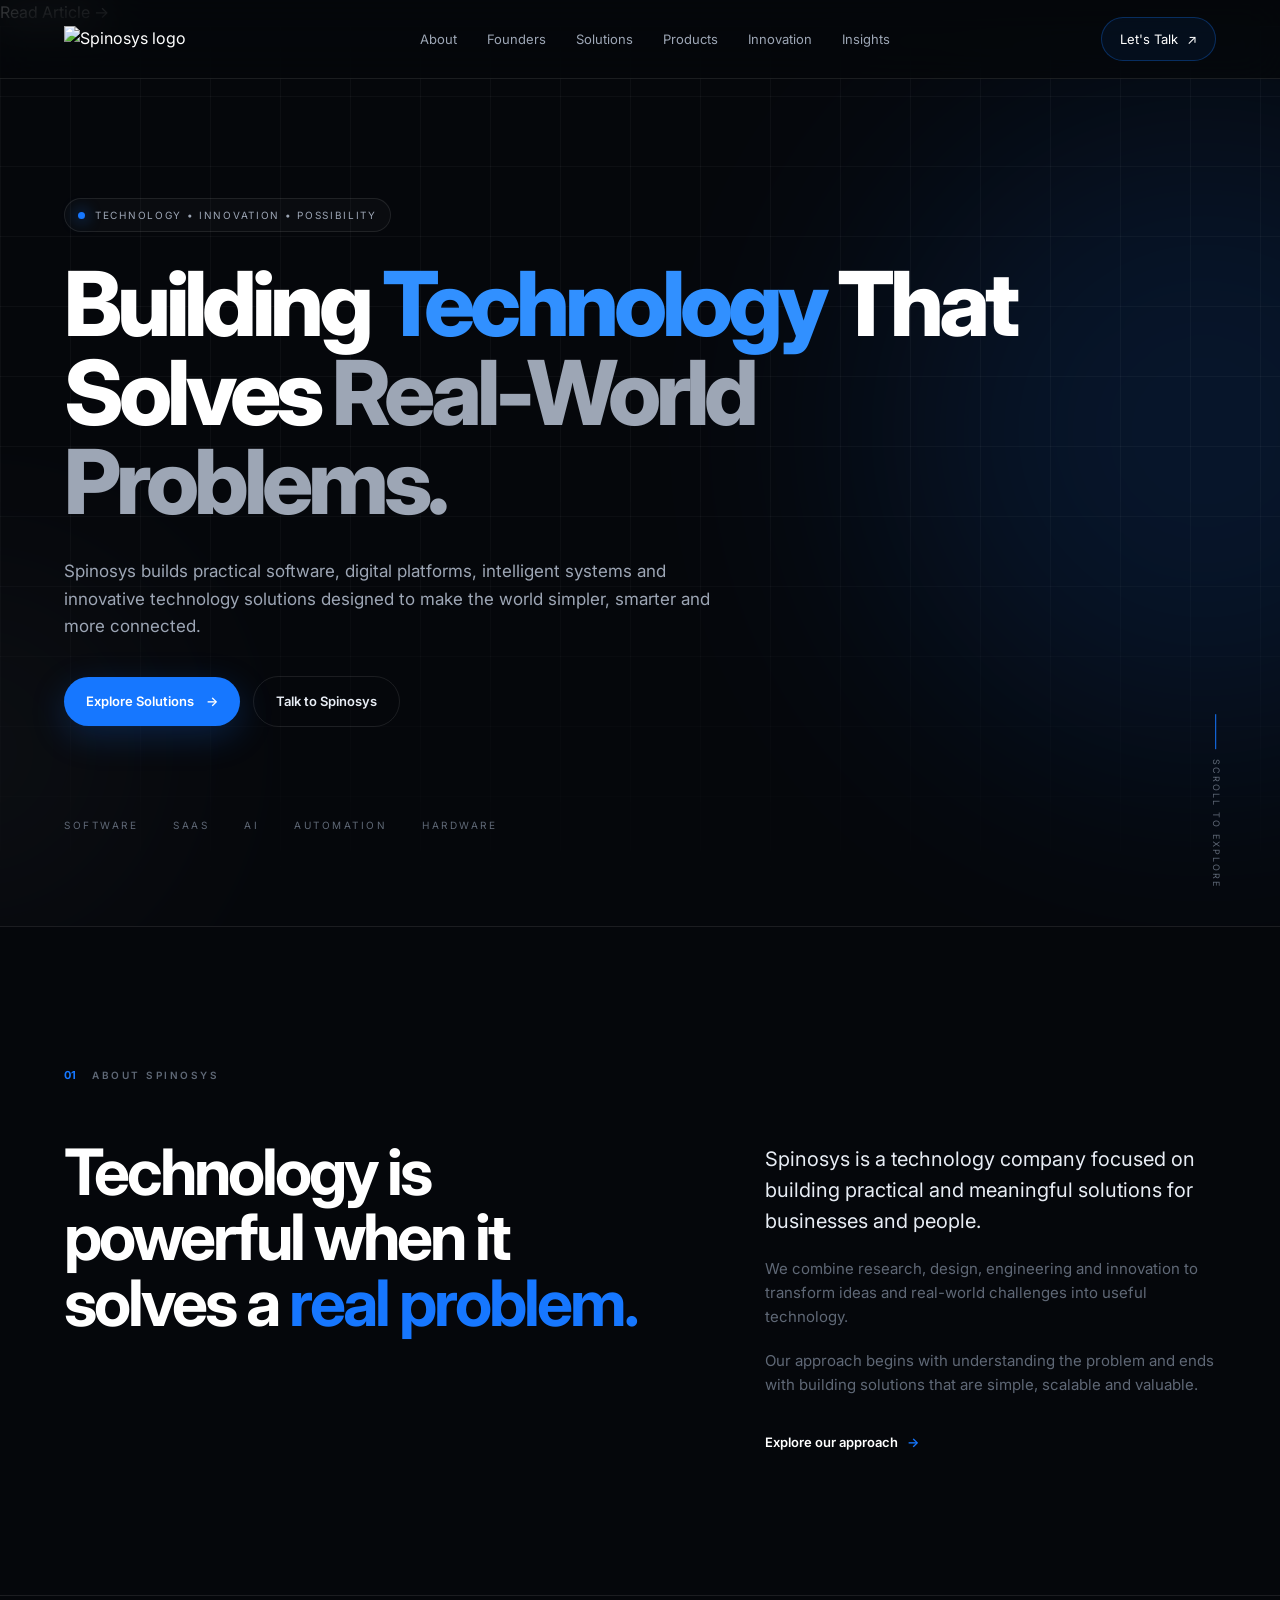
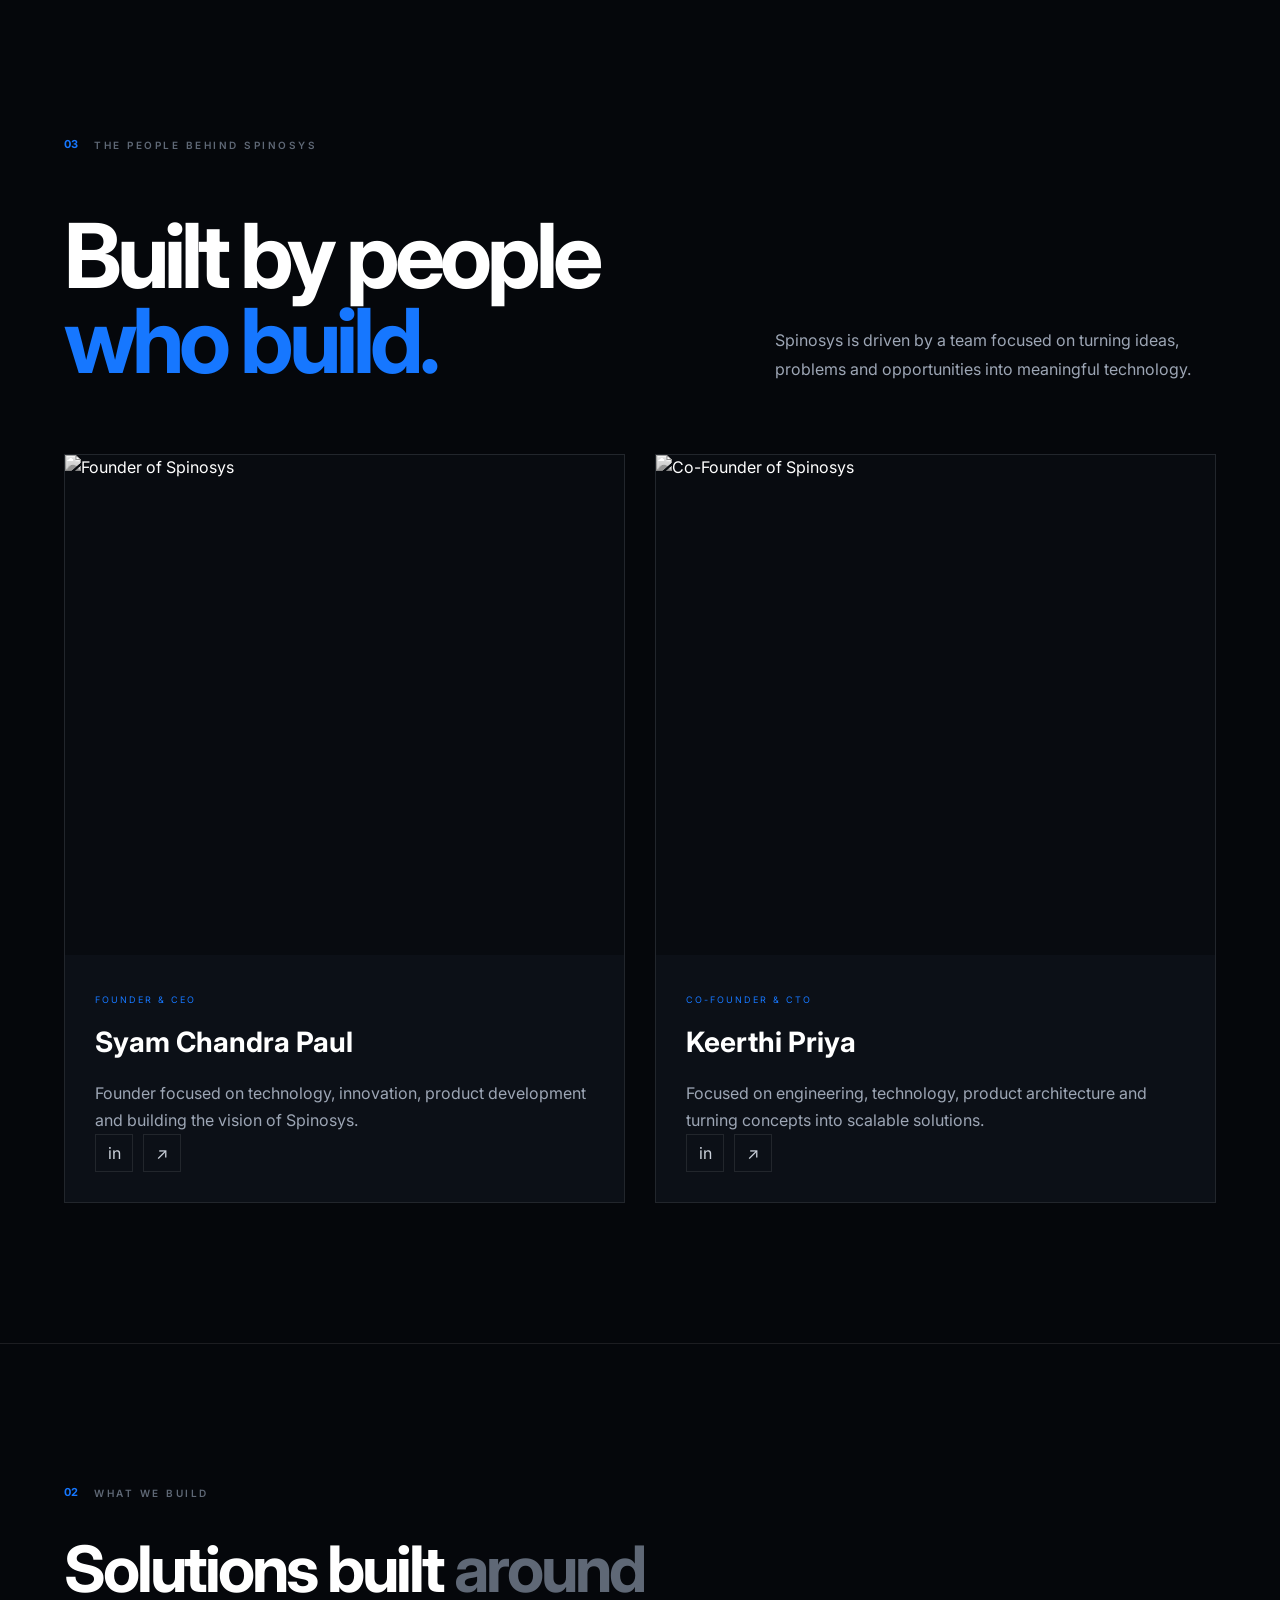
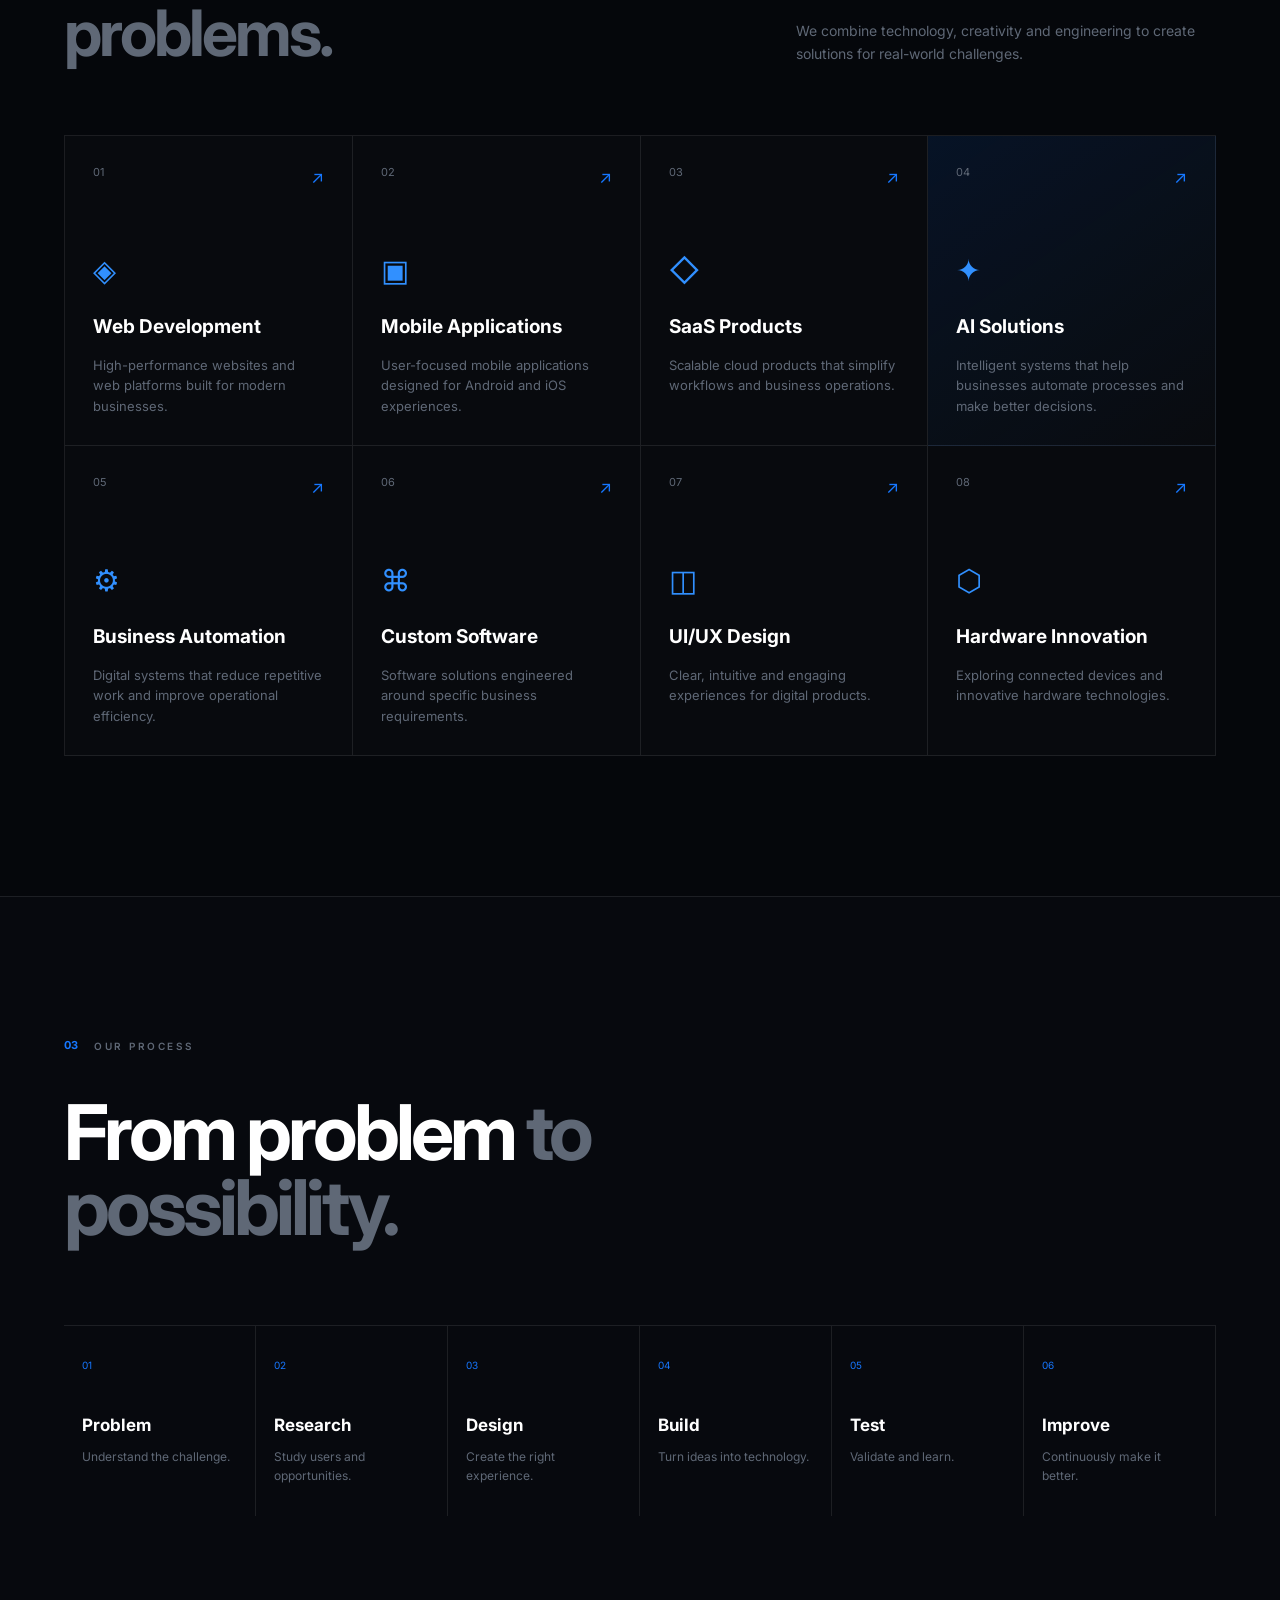
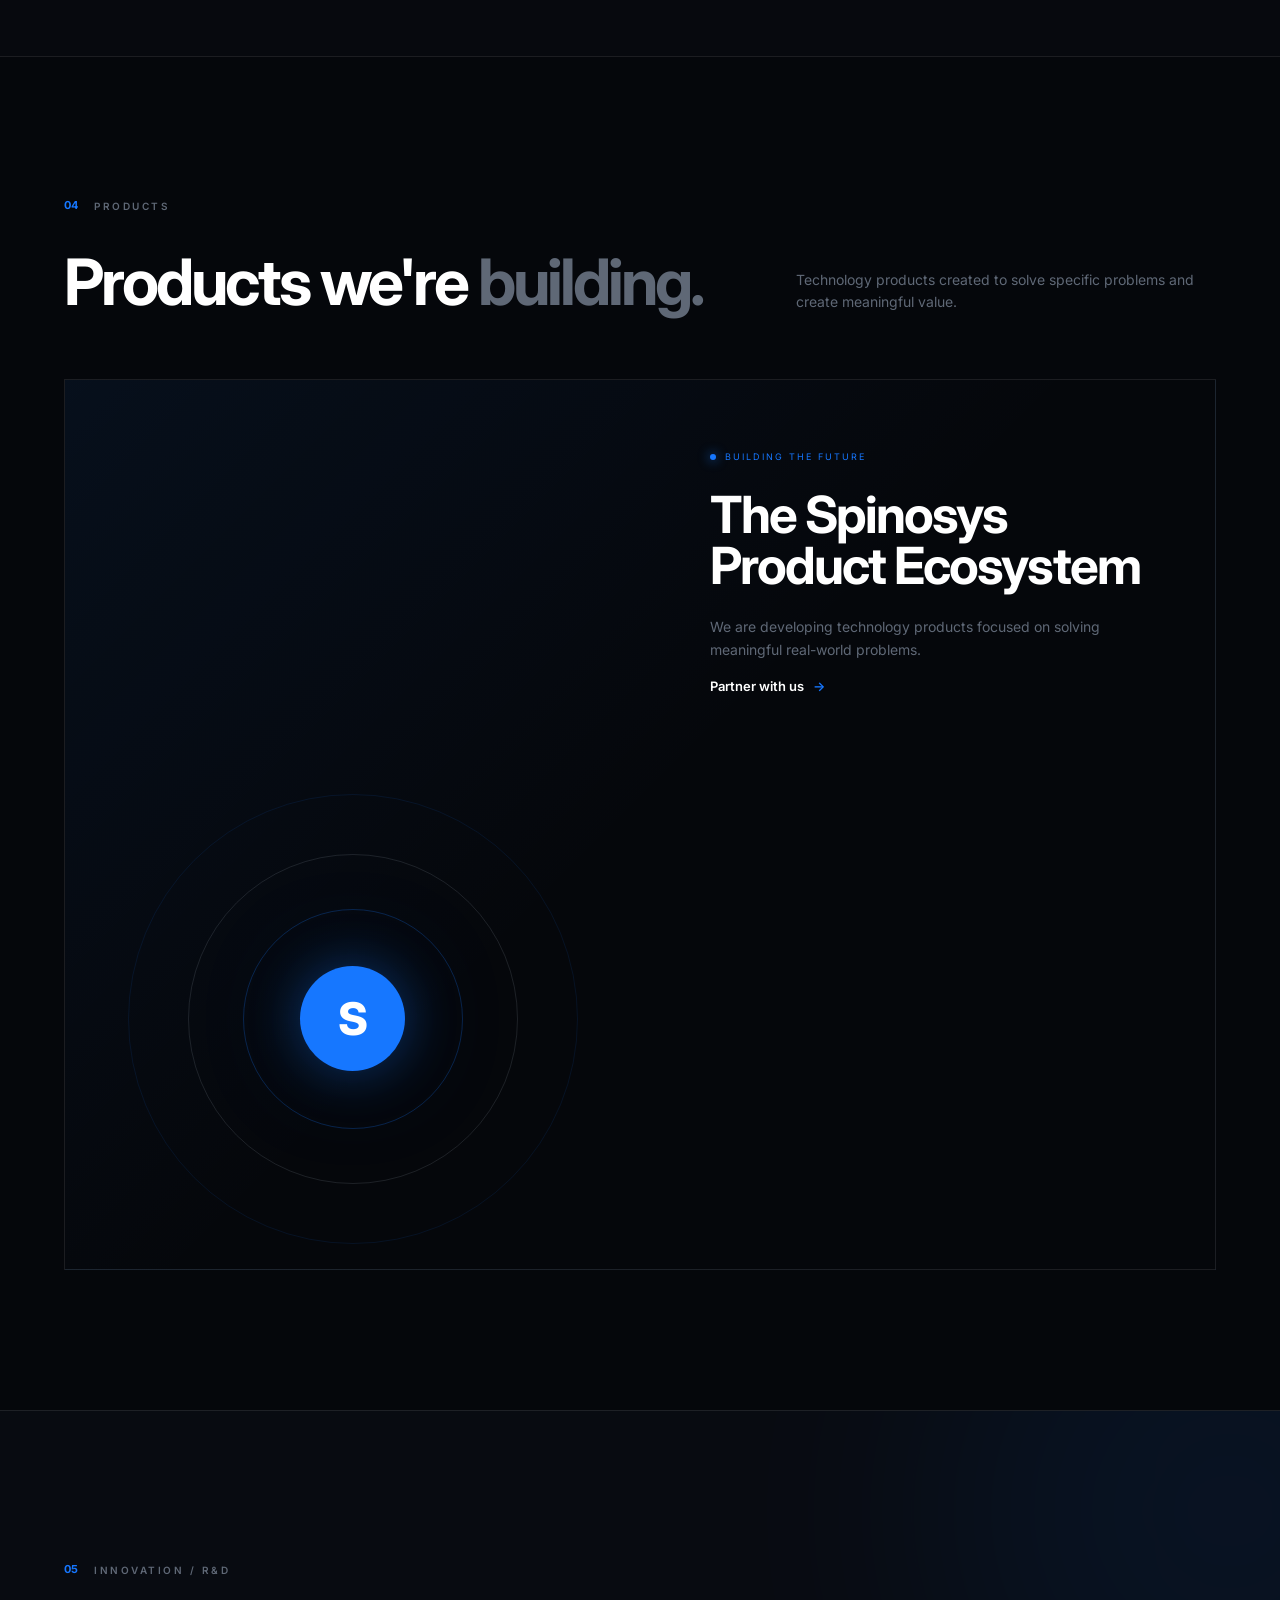
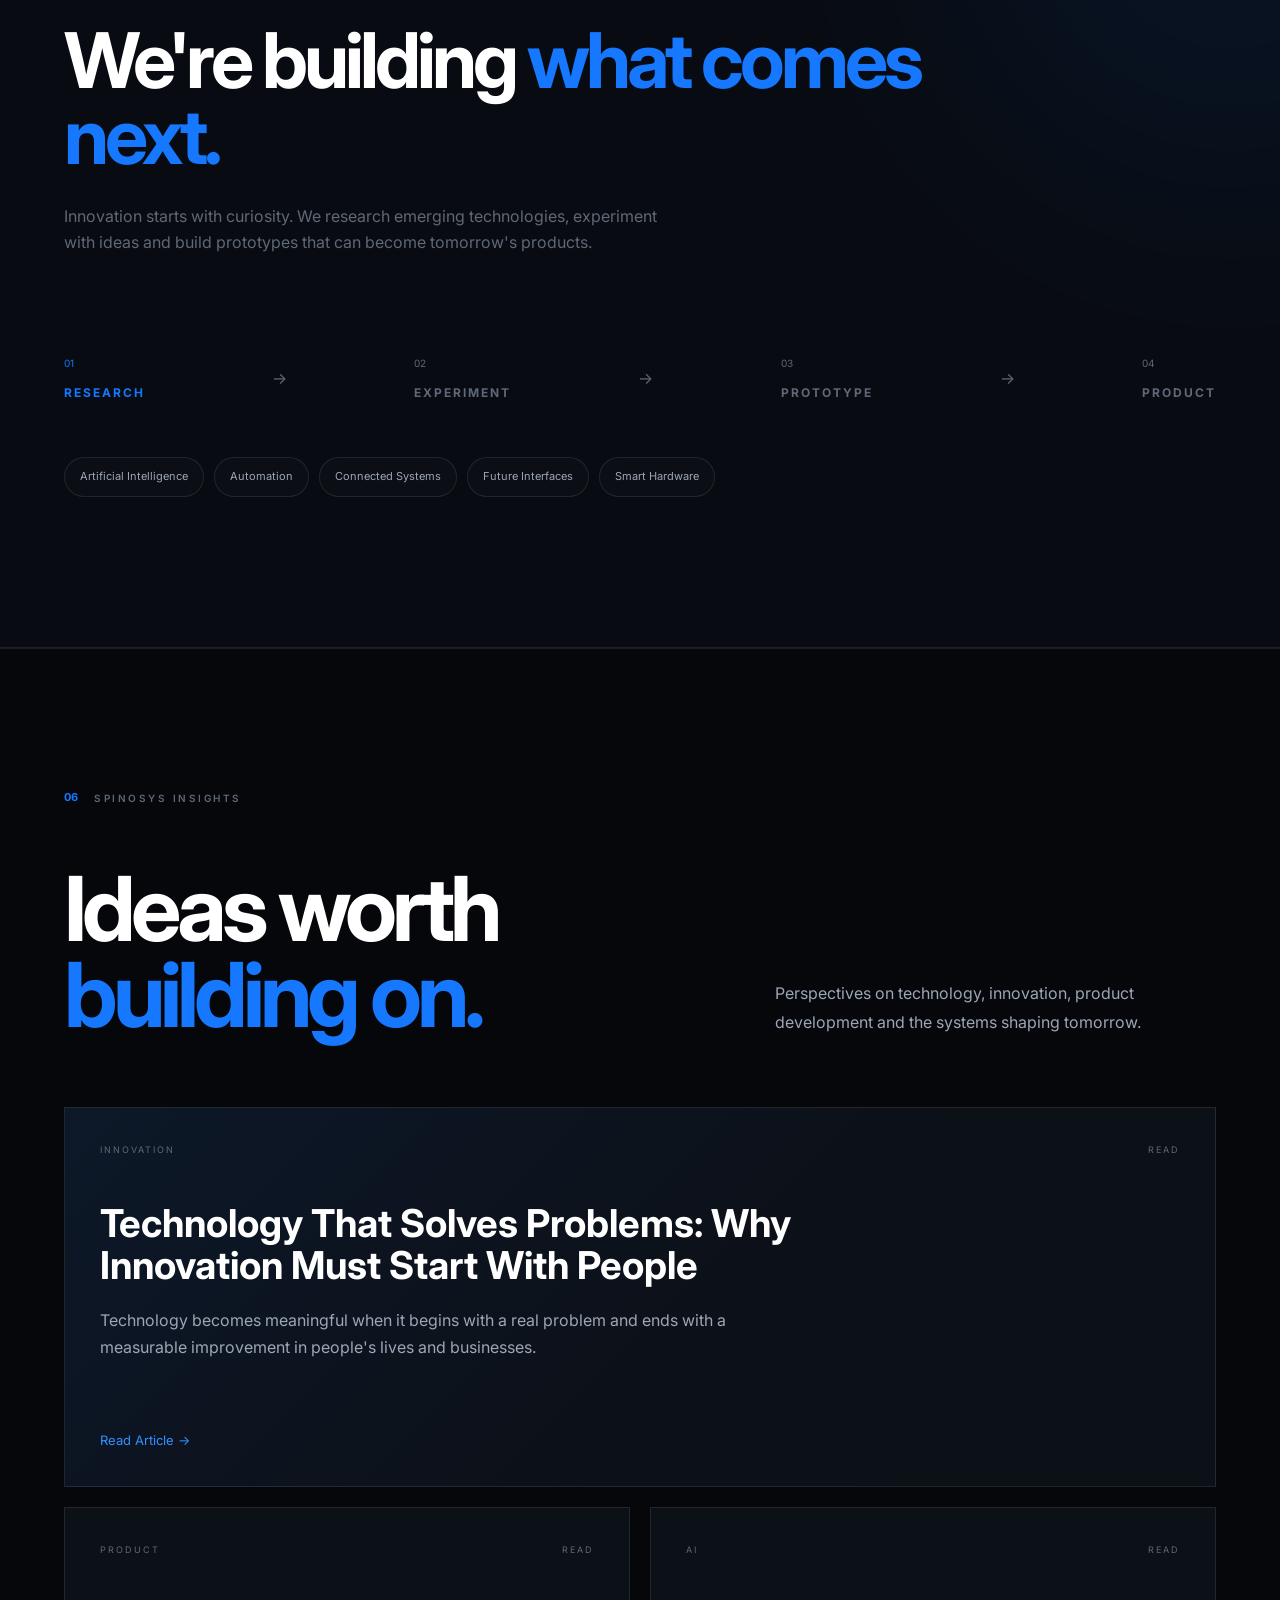
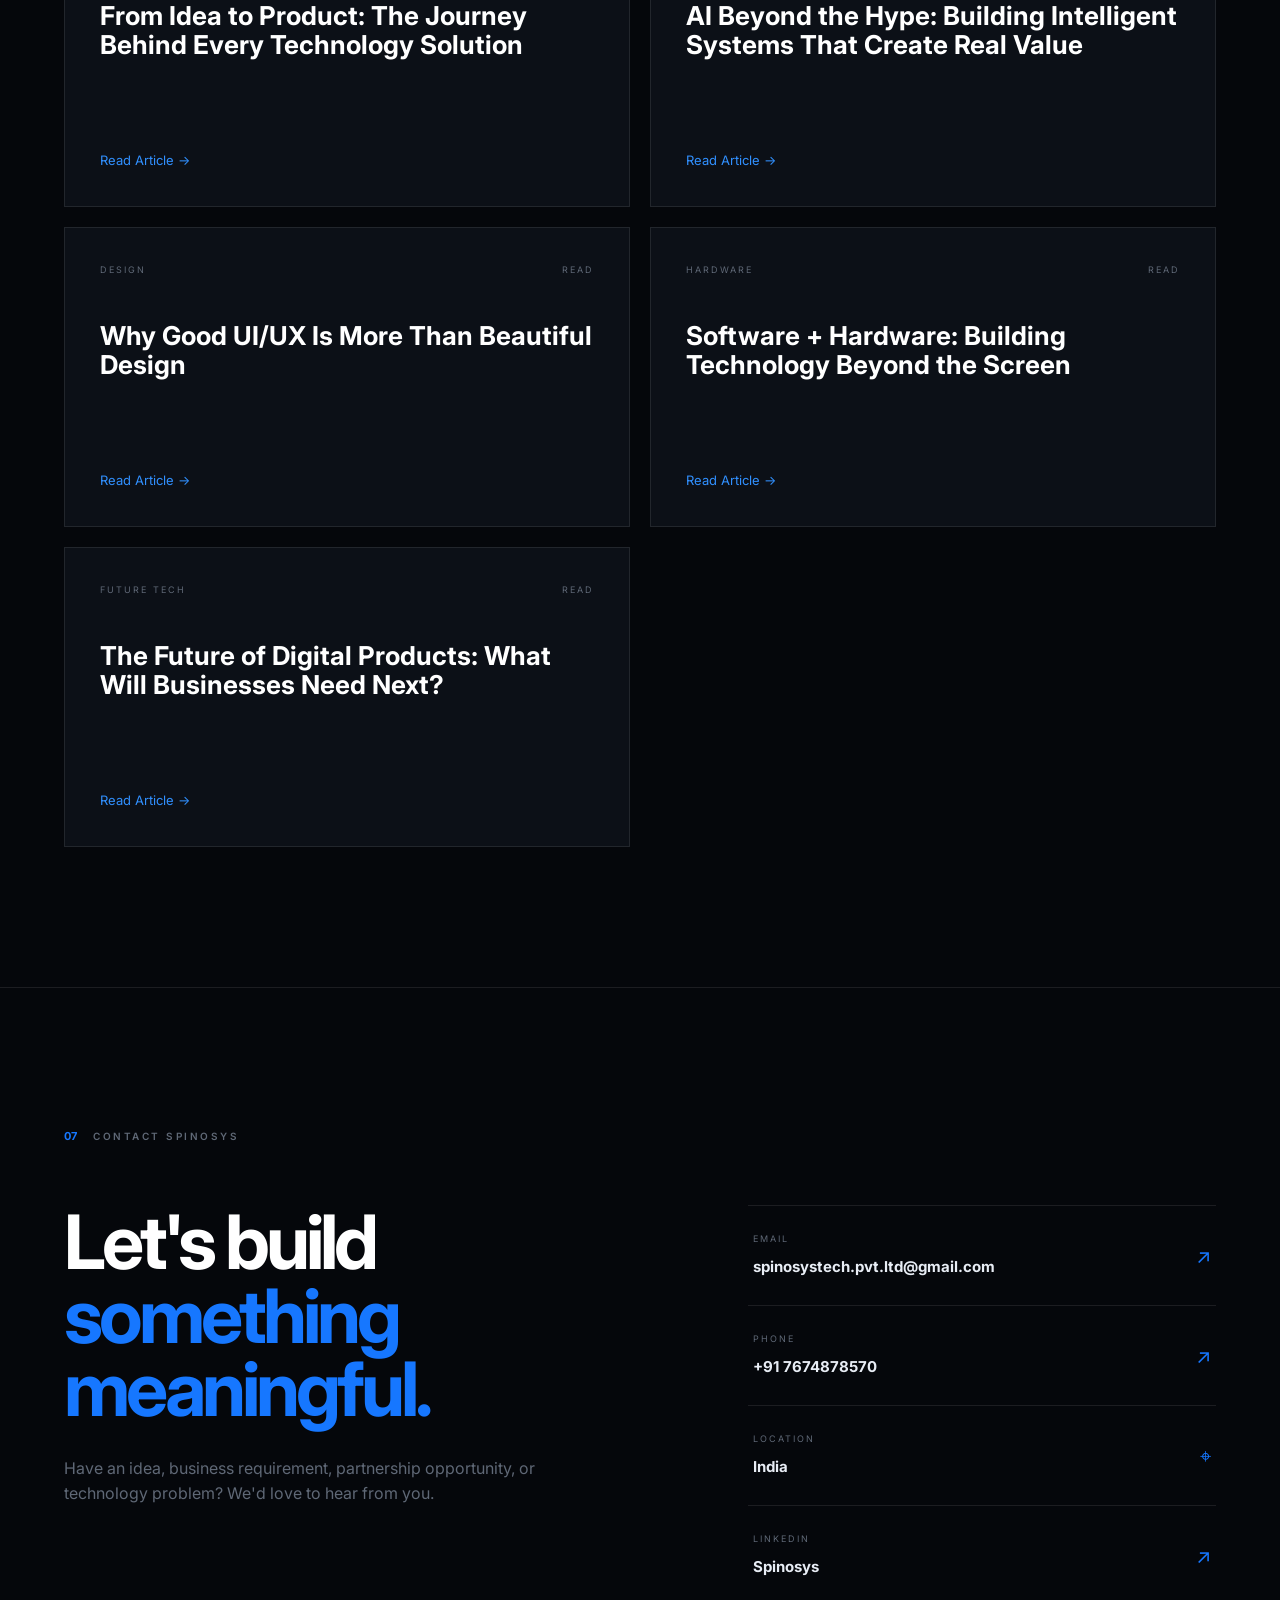
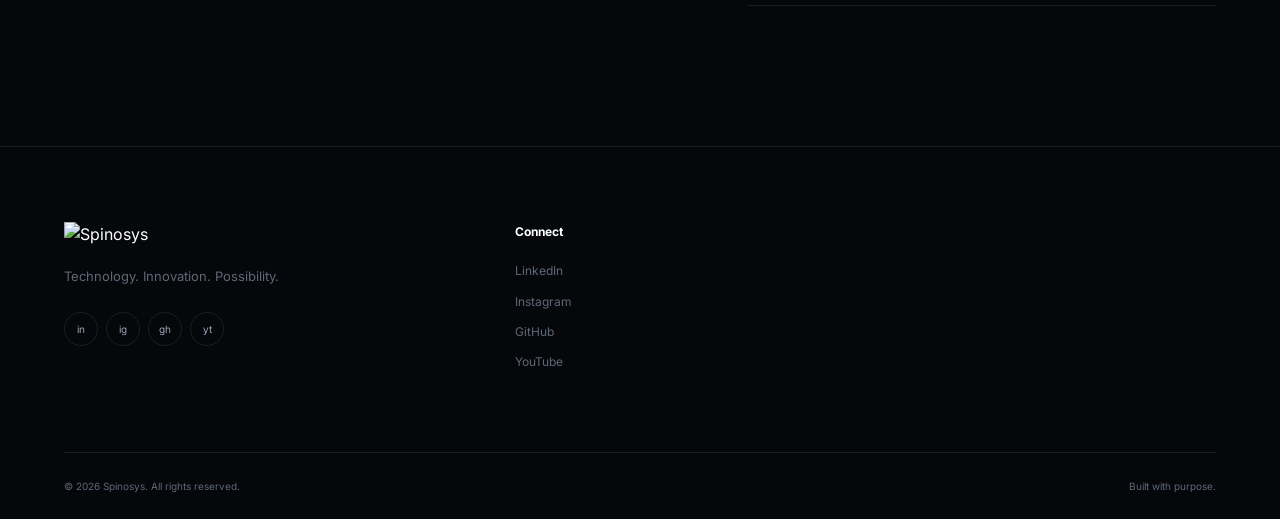
==== index.html @ 68b995a3 "Initial Spinosys website" ====
<!DOCTYPE html>
<html lang="en">
<head>
    <meta charset="UTF-8">
    <meta name="viewport" content="width=device-width, initial-scale=1.0">

    <title>Spinosys — Technology. Innovation. Possibility.</title>

    <meta
        name="description"
        content="Spinosys builds software, SaaS, AI, automation and innovative technology solutions."
    >

    <meta name="theme-color" content="#05070b">

    <link rel="preconnect" href="https://fonts.googleapis.com">
    <link rel="preconnect" href="https://fonts.gstatic.com" crossorigin>

    <link
        href="https://fonts.googleapis.com/css2?family=Inter:wght@400;500;600;700;800&display=swap"
        rel="stylesheet"
    >

    <link rel="stylesheet" href="style.css">
</head>

<a href="articles/technology-that-solves-problems.html">
    Read Article →
</a>

<body>

<!-- =========================
     NAVBAR
========================= -->

<header class="navbar">

    <div class="container nav-inner">

        <a href="#home" class="brand">
            <img src="assets/spinosys-logo.png" alt="Spinosys logo">
        </a>

        <nav class="desktop-nav">

            <a href="#about">About</a>
            <a href="#founders">Founders</a>
            <a href="#solutions">Solutions</a>
            <a href="#products">Products</a>
            <a href="#innovation">Innovation</a>
            <a href="#insights">Insights</a>

        </nav>

        <a href="#contact" class="nav-cta">
            Let's Talk <span>↗</span>
        </a>

        <button
            class="mobile-toggle"
            id="mobileToggle"
            aria-label="Open navigation"
        >
            <span></span>
            <span></span>
            <span></span>
        </button>

    </div>

</header>


<!-- =========================
     MOBILE NAV
========================= -->

<div class="mobile-nav" id="mobileNav">

    <a href="#about">About</a>
    <a href="#founders">Founders</a>
    <a href="#solutions">Solutions</a>
    <a href="#products">Products</a>
    <a href="#innovation">Innovation</a>
    <a href="#insights">Insights</a>
    <a href="#contact">Contact</a>

</div>


<!-- =========================
     HERO
========================= -->

<main>

<section class="hero" id="home">

    <div class="hero-background">

        <div class="blue-orb"></div>

        <div class="silver-orb"></div>

        <div class="grid-lines"></div>

    </div>


    <div class="container hero-container">

        <div class="hero-badge">
            <span class="status-dot"></span>
            TECHNOLOGY • INNOVATION • POSSIBILITY
        </div>


        <h1>
            Building
            <span class="blue-text">Technology</span>
            That Solves
            <span class="silver-text">Real-World Problems.</span>
        </h1>


        <p class="hero-description">

            Spinosys builds practical software, digital platforms,
            intelligent systems and innovative technology solutions
            designed to make the world simpler, smarter and more connected.

        </p>


        <div class="hero-actions">

            <a href="#solutions" class="button button-primary">
                Explore Solutions
                <span>→</span>
            </a>

            <a href="#contact" class="button button-outline">
                Talk to Spinosys
            </a>

        </div>


        <div class="hero-tech">

            <div>SOFTWARE</div>
            <div>SAAS</div>
            <div>AI</div>
            <div>AUTOMATION</div>
            <div>HARDWARE</div>

        </div>

    </div>


    <div class="scroll-indicator">
        <span></span>
        SCROLL TO EXPLORE
    </div>

</section>


<!-- =========================
     ABOUT
========================= -->

<section class="section about" id="about">

    <div class="container">

        <div class="section-top">

            <div class="section-number">
                01
            </div>

            <div class="section-label">
                ABOUT SPINOSYS
            </div>

        </div>


        <div class="about-layout">

            <div class="about-title">

                <h2>
                    Technology is powerful
                    when it solves a
                    <span>real problem.</span>
                </h2>

            </div>


            <div class="about-content">

                <p class="lead">
                    Spinosys is a technology company focused on
                    building practical and meaningful solutions
                    for businesses and people.
                </p>

                <p>
                    We combine research, design, engineering and
                    innovation to transform ideas and real-world
                    challenges into useful technology.
                </p>

                <p>
                    Our approach begins with understanding the
                    problem and ends with building solutions that
                    are simple, scalable and valuable.
                </p>


                <a href="#innovation" class="inline-link">
                    Explore our approach
                    <span>→</span>
                </a>

            </div>

        </div>

    </div>

</section>


<!-- FOUNDERS -->
<section class="founders-section" id="founders">
    <div class="container">

        <div class="section-top">
            <div class="section-number">03</div>
            <div class="section-label">THE PEOPLE BEHIND SPINOSYS</div>
        </div>

        <div class="founders-heading">
            <h2>
                Built by people
                <span>who build.</span>
            </h2>

            <p>
                Spinosys is driven by a team focused on turning ideas,
                problems and opportunities into meaningful technology.
            </p>
        </div>

        <div class="founders-grid">

            <!-- FOUNDER 1 -->
            <div class="founder-card">

                <div class="founder-image">
                    <img
                        src="assets/founder-1.png"
                        alt="Founder of Spinosys"
                    >
                </div>

                <div class="founder-info">

                    <div>
                        <span class="founder-role">
                            FOUNDER & CEO
                        </span>

                        <h3>Syam Chandra Paul</h3>
                    </div>

                    <p>
                        Founder focused on technology, innovation,
                        product development and building the vision
                        of Spinosys.
                    </p>

                    <div class="founder-socials">
                        <a href="#" target="_blank">in</a>
                        <a href="#" target="_blank">↗</a>
                    </div>

                </div>

            </div>


            <!-- FOUNDER 2 -->
            <div class="founder-card">

                <div class="founder-image">
                    <img
                        src="assets/founder-2.png"
                        alt="Co-Founder of Spinosys"
                    >
                </div>

                <div class="founder-info">

                    <div>
                        <span class="founder-role">
                            CO-FOUNDER & CTO
                        </span>

                        <h3>Keerthi Priya</h3>
                    </div>

                    <p>
                        Focused on engineering, technology,
                        product architecture and turning concepts
                        into scalable solutions.
                    </p>

                    <div class="founder-socials">
                        <a href="#" target="_blank">in</a>
                        <a href="#" target="_blank">↗</a>
                    </div>

                </div>

            </div>

        </div>

    </div>
</section>

<!-- =========================
     SOLUTIONS
========================= -->

<section class="section solutions" id="solutions">

    <div class="container">

        <div class="section-top">

            <div class="section-number">
                02
            </div>

            <div class="section-label">
                WHAT WE BUILD
            </div>

        </div>


        <div class="heading-row">

            <h2>
                Solutions built
                <span>around problems.</span>
            </h2>

            <p>
                We combine technology, creativity and engineering
                to create solutions for real-world challenges.
            </p>

        </div>


        <div class="solutions-grid">

            <article class="solution-card">

                <div class="card-top">
                    <span>01</span>
                    <div class="card-icon">↗</div>
                </div>

                <div class="solution-icon">◈</div>

                <h3>Web Development</h3>

                <p>
                    High-performance websites and web platforms
                    built for modern businesses.
                </p>

            </article>


            <article class="solution-card">

                <div class="card-top">
                    <span>02</span>
                    <div class="card-icon">↗</div>
                </div>

                <div class="solution-icon">▣</div>

                <h3>Mobile Applications</h3>

                <p>
                    User-focused mobile applications designed
                    for Android and iOS experiences.
                </p>

            </article>


            <article class="solution-card">

                <div class="card-top">
                    <span>03</span>
                    <div class="card-icon">↗</div>
                </div>

                <div class="solution-icon">◇</div>

                <h3>SaaS Products</h3>

                <p>
                    Scalable cloud products that simplify
                    workflows and business operations.
                </p>

            </article>


            <article class="solution-card featured">

                <div class="card-top">
                    <span>04</span>
                    <div class="card-icon">↗</div>
                </div>

                <div class="solution-icon">✦</div>

                <h3>AI Solutions</h3>

                <p>
                    Intelligent systems that help businesses
                    automate processes and make better decisions.
                </p>

            </article>


            <article class="solution-card">

                <div class="card-top">
                    <span>05</span>
                    <div class="card-icon">↗</div>
                </div>

                <div class="solution-icon">⚙</div>

                <h3>Business Automation</h3>

                <p>
                    Digital systems that reduce repetitive work
                    and improve operational efficiency.
                </p>

            </article>


            <article class="solution-card">

                <div class="card-top">
                    <span>06</span>
                    <div class="card-icon">↗</div>
                </div>

                <div class="solution-icon">⌘</div>

                <h3>Custom Software</h3>

                <p>
                    Software solutions engineered around
                    specific business requirements.
                </p>

            </article>


            <article class="solution-card">

                <div class="card-top">
                    <span>07</span>
                    <div class="card-icon">↗</div>
                </div>

                <div class="solution-icon">◫</div>

                <h3>UI/UX Design</h3>

                <p>
                    Clear, intuitive and engaging experiences
                    for digital products.
                </p>

            </article>


            <article class="solution-card">

                <div class="card-top">
                    <span>08</span>
                    <div class="card-icon">↗</div>
                </div>

                <div class="solution-icon">⬡</div>

                <h3>Hardware Innovation</h3>

                <p>
                    Exploring connected devices and innovative
                    hardware technologies.
                </p>

            </article>

        </div>

    </div>

</section>


<!-- =========================
     PROCESS
========================= -->

<section class="section process">

    <div class="container">

        <div class="section-top">

            <div class="section-number">
                03
            </div>

            <div class="section-label">
                OUR PROCESS
            </div>

        </div>


        <div class="process-heading">

            <h2>
                From problem
                <span>to possibility.</span>
            </h2>

        </div>


        <div class="process-grid">

            <div class="process-card">
                <span>01</span>
                <h3>Problem</h3>
                <p>Understand the challenge.</p>
            </div>

            <div class="process-card">
                <span>02</span>
                <h3>Research</h3>
                <p>Study users and opportunities.</p>
            </div>

            <div class="process-card">
                <span>03</span>
                <h3>Design</h3>
                <p>Create the right experience.</p>
            </div>

            <div class="process-card">
                <span>04</span>
                <h3>Build</h3>
                <p>Turn ideas into technology.</p>
            </div>

            <div class="process-card">
                <span>05</span>
                <h3>Test</h3>
                <p>Validate and learn.</p>
            </div>

            <div class="process-card">
                <span>06</span>
                <h3>Improve</h3>
                <p>Continuously make it better.</p>
            </div>

        </div>

    </div>

</section>


<!-- =========================
     PRODUCTS
========================= -->

<section class="section products" id="products">

    <div class="container">

        <div class="section-top">

            <div class="section-number">
                04
            </div>

            <div class="section-label">
                PRODUCTS
            </div>

        </div>


        <div class="heading-row">

            <h2>
                Products we're
                <span>building.</span>
            </h2>

            <p>
                Technology products created to solve specific
                problems and create meaningful value.
            </p>

        </div>


        <div class="product-showcase">

            <div class="product-glow"></div>

            <div class="product-info">

                <div class="product-status">
                    <span></span>
                    BUILDING THE FUTURE
                </div>

                <h3>
                    The Spinosys
                    <br>
                    Product Ecosystem
                </h3>

                <p>
                    We are developing technology products
                    focused on solving meaningful real-world
                    problems.
                </p>

                <a href="#contact" class="inline-link">
                    Partner with us
                    <span>→</span>
                </a>

            </div>


            <div class="product-visual">

                <div class="visual-ring ring-one"></div>
                <div class="visual-ring ring-two"></div>
                <div class="visual-ring ring-three"></div>

                <div class="visual-core">
                    S
                </div>

            </div>

        </div>

    </div>

</section>


<!-- =========================
     INNOVATION
========================= -->

<section class="innovation" id="innovation">

    <div class="container">

        <div class="section-top">

            <div class="section-number">
                05
            </div>

            <div class="section-label">
                INNOVATION / R&D
            </div>

        </div>


        <div class="innovation-title">

            <h2>
                We're building
                <span>what comes next.</span>
            </h2>

            <p>
                Innovation starts with curiosity. We research
                emerging technologies, experiment with ideas
                and build prototypes that can become tomorrow's
                products.
            </p>

        </div>


        <div class="innovation-flow">

            <div class="flow-item active">
                <span>01</span>
                <strong>RESEARCH</strong>
            </div>

            <div class="flow-arrow">→</div>

            <div class="flow-item">
                <span>02</span>
                <strong>EXPERIMENT</strong>
            </div>

            <div class="flow-arrow">→</div>

            <div class="flow-item">
                <span>03</span>
                <strong>PROTOTYPE</strong>
            </div>

            <div class="flow-arrow">→</div>

            <div class="flow-item">
                <span>04</span>
                <strong>PRODUCT</strong>
            </div>

        </div>


        <div class="innovation-tags">

            <span>Artificial Intelligence</span>
            <span>Automation</span>
            <span>Connected Systems</span>
            <span>Future Interfaces</span>
            <span>Smart Hardware</span>

        </div>

    </div>

</section>


<!-- =========================
     INSIGHTS
========================= -->

<section class="insights-section" id="insights">

    <div class="container">

        <div class="section-top">
            <div class="section-number">06</div>
            <div class="section-label">SPINOSYS INSIGHTS</div>
        </div>

        <div class="insights-header">

            <div>
                <h2>
                    Ideas worth
                    <span>building on.</span>
                </h2>
            </div>

            <p>
                Perspectives on technology, innovation, product
                development and the systems shaping tomorrow.
            </p>

        </div>


        <div class="insights-grid">

            <!-- FEATURED -->

            <article class="insight-card featured">

                <div class="insight-meta">
                    <span>INNOVATION</span>
                    <span>READ</span>
                </div>

                <h3>
                    Technology That Solves Problems:
                    Why Innovation Must Start With People
                </h3>

                <p>
                    Technology becomes meaningful when it begins
                    with a real problem and ends with a measurable
                    improvement in people's lives and businesses.
                </p>

                <a href="articles/technology-that-solves-problems.html">
                    Read Article →
                </a>

            </article>


            <!-- ARTICLE 2 -->

            <article class="insight-card">

                <div class="insight-meta">
                    <span>PRODUCT</span>
                    <span>READ</span>
                </div>

                <h3>
                    From Idea to Product: The Journey Behind
                    Every Technology Solution
                </h3>

                <a href="articles/from-idea-to-product.html">
                    Read Article →
                </a>

            </article>


            <!-- ARTICLE 3 -->

            <article class="insight-card">

                <div class="insight-meta">
                    <span>AI</span>
                    <span>READ</span>
                </div>

                <h3>
                    AI Beyond the Hype: Building Intelligent
                    Systems That Create Real Value
                </h3>

                <a href="articles/ai-beyond-the-hype.html">
                    Read Article →
                </a>

            </article>


            <!-- ARTICLE 4 -->

            <article class="insight-card">

                <div class="insight-meta">
                    <span>DESIGN</span>
                    <span>READ</span>
                </div>

                <h3>
                    Why Good UI/UX Is More Than Beautiful Design
                </h3>

                <a href="articles/good-ui-ux.html">
                    Read Article →
                </a>

            </article>


            <!-- ARTICLE 5 -->

            <article class="insight-card">

                <div class="insight-meta">
                    <span>HARDWARE</span>
                    <span>READ</span>
                </div>

                <h3>
                    Software + Hardware:
                    Building Technology Beyond the Screen
                </h3>

                <a href="articles/software-hardware.html">
                    Read Article →
                </a>

            </article>


            <!-- ARTICLE 6 -->

            <article class="insight-card">

                <div class="insight-meta">
                    <span>FUTURE TECH</span>
                    <span>READ</span>
                </div>

                <h3>
                    The Future of Digital Products:
                    What Will Businesses Need Next?
                </h3>

                <a href="articles/future-digital-products.html">
                    Read Article →
                </a>

            </article>

        </div>

    </div>

</section>


<!-- =========================
     CTA
========================= -->

<section class="contact-section" id="contact">

    <div class="container">

        <div class="section-top">
            <div class="section-number">07</div>
            <div class="section-label">CONTACT SPINOSYS</div>
        </div>

        <div class="contact-grid">

            <!-- LEFT -->
            <div class="contact-intro">

                <h2>
                    Let's build
                    <span>something meaningful.</span>
                </h2>

                <p>
                    Have an idea, business requirement, partnership
                    opportunity, or technology problem?
                    We'd love to hear from you.
                </p>

            </div>


            <!-- RIGHT -->
            <div class="contact-details">

                <!-- Email -->
                <a
                    href="mailto:spinosystech.pvt.ltd@gmail.com"
                    class="contact-item"
                >
                    <div>
                        <small>EMAIL</small>
                        <strong>spinosystech.pvt.ltd@gmail.com</strong>
                    </div>

                    <span>↗</span>
                </a>


                <!-- Phone -->
                <a
                    href="tel:+917674878570"
                    class="contact-item"
                >
                    <div>
                        <small>PHONE</small>
                        <strong>+91 7674878570</strong>
                    </div>

                    <span>↗</span>
                </a>


                <!-- Location -->
                <div class="contact-item">

                    <div>
                        <small>LOCATION</small>
                        <strong>India</strong>
                    </div>

                    <span>⌖</span>

                </div>


                <!-- LinkedIn -->
                <a
                    href="https://www.linkedin.com/company/spinosys"
                    target="_blank"
                    class="contact-item"
                >
                    <div>
                        <small>LINKEDIN</small>
                        <strong>Spinosys</strong>
                    </div>

                    <span>↗</span>
                </a>

            </div>

        </div>

    </div>

</section>


<!-- =========================
     FOOTER
========================= -->

<footer>

    <div class="container footer-main">

        <div class="footer-brand">

            <img
                src="assets/spinosys-logo.png"
                alt="Spinosys"
            >

            <p>
                Technology. Innovation. Possibility.
            </p>

               <div class="footer-socials">

            <a href="https://www.linkedin.com/company/spinosys" target="_blank">
             in
            </a>

             <a href="YOUR_INSTAGRAM_URL" target="_blank">
             ig
            </a>

             <a href="YOUR_GITHUB_URL" target="_blank">
             gh
             </a>

             <a href="YOUR_YOUTUBE_URL" target="_blank">
             yt
             </a>

        </div>

        </div>


        <div class="footer-column">

         <h4>Connect</h4>

         <a href="https://www.linkedin.com/company/spinosys" target="_blank">
           LinkedIn
         </a>

         <a href="YOUR_INSTAGRAM_URL" target="_blank">
           Instagram
         </a>

         <a href="YOUR_GITHUB_URL" target="_blank">
           GitHub
         </a>

        <a href="YOUR_YOUTUBE_URL" target="_blank">
           YouTube
         </a>

    </div>

    </div>


    <div class="container footer-bottom">

        <span>
            © 2026 Spinosys. All rights reserved.
        </span>

        <span>
            Built with purpose.
        </span>

    </div>

</footer>


<script src="script.js"></script>

</body>
</html>
---- style.css ----
/* =========================================
   SPINOSYS V2
   BLUE + SILVER + WHITE + BLACK
========================================= */

:root {

    --black: #05070b;
    --black-soft: #090c12;
    --black-card: #0c1017;

    --white: #ffffff;
    --white-soft: #e8edf5;

    --silver: #9da6b5;
    --silver-light: #cbd1db;
    --silver-dark: #5f6876;

    --blue: #1677ff;
    --blue-bright: #3190ff;
    --blue-dark: #0750b8;

    --border: rgba(255,255,255,0.09);
    --border-blue: rgba(22,119,255,0.30);

    --container: 1180px;
}


/* =========================================
   RESET
========================================= */

* {
    margin: 0;
    padding: 0;
    box-sizing: border-box;
}

html {
    scroll-behavior: smooth;
}

body {

    font-family: "Inter", sans-serif;

    background: var(--black);
    color: var(--white);

    line-height: 1.6;

    overflow-x: hidden;
}

a {
    text-decoration: none;
    color: inherit;
}

button {
    font-family: inherit;
}

.container {
    width: min(var(--container), 90%);
    margin: auto;
}


/* =========================================
   NAVBAR
========================================= */

.navbar {

    position: fixed;

    top: 0;
    left: 0;

    width: 100%;

    z-index: 1000;

    background: rgba(5,7,11,0.72);

    backdrop-filter: blur(20px);

    border-bottom: 1px solid var(--border);
}

.nav-inner {

    height: 78px;

    display: flex;

    align-items: center;

    justify-content: space-between;
}

.brand img {

    width: 145px;

    display: block;

    object-fit: contain;
}

.desktop-nav {

    display: flex;

    align-items: center;

    gap: 30px;
}

.desktop-nav a {

    color: var(--silver);

    font-size: 13px;

    transition: 0.3s;
}

.desktop-nav a:hover {

    color: var(--white);
}

.nav-cta {

    padding: 11px 18px;

    border: 1px solid var(--border-blue);

    border-radius: 50px;

    color: var(--white);

    font-size: 13px;

    background: rgba(22,119,255,0.07);

    transition: 0.3s;
}

.nav-cta:hover {

    background: var(--blue);

    border-color: var(--blue);

    transform: translateY(-2px);
}

.nav-cta span {
    margin-left: 5px;
}

.mobile-toggle {

    display: none;

    width: 35px;

    height: 35px;

    border: 0;

    background: transparent;

    cursor: pointer;
}

.mobile-toggle span {

    display: block;

    width: 23px;

    height: 2px;

    background: white;

    margin: 5px auto;
}


/* =========================================
   MOBILE NAV
========================================= */

.mobile-nav {

    display: none;

    position: fixed;

    top: 78px;
    left: 0;

    width: 100%;

    z-index: 999;

    background: rgba(5,7,11,0.98);

    border-bottom: 1px solid var(--border);

    padding: 20px 5%;
}

.mobile-nav.active {
    display: block;
}

.mobile-nav a {

    display: block;

    padding: 16px 0;

    color: var(--silver);

    border-bottom: 1px solid var(--border);
}


/* =========================================
   HERO
========================================= */

.hero {

    min-height: 100vh;

    display: flex;

    align-items: center;

    position: relative;

    overflow: hidden;
}

.hero-background {

    position: absolute;

    inset: 0;

    pointer-events: none;
}

.grid-lines {

    position: absolute;

    inset: 0;

    background-image:
        linear-gradient(
            rgba(255,255,255,0.035) 1px,
            transparent 1px
        ),
        linear-gradient(
            90deg,
            rgba(255,255,255,0.035) 1px,
            transparent 1px
        );

    background-size: 70px 70px;

    mask-image: linear-gradient(
        to bottom,
        black 0%,
        black 50%,
        transparent 100%
    );
}

.blue-orb {

    position: absolute;

    width: 650px;
    height: 650px;

    right: -250px;
    top: 80px;

    background: var(--blue);

    opacity: 0.13;

    filter: blur(130px);

    border-radius: 50%;
}

.silver-orb {

    position: absolute;

    width: 350px;
    height: 350px;

    left: -200px;
    bottom: 0;

    background: var(--silver);

    opacity: 0.06;

    filter: blur(120px);

    border-radius: 50%;
}

.hero-container {

    position: relative;

    z-index: 2;

    padding-top: 80px;
}

.hero-badge {

    display: inline-flex;

    align-items: center;

    gap: 10px;

    padding: 8px 13px;

    border: 1px solid var(--border);

    border-radius: 50px;

    color: var(--silver);

    font-size: 10px;

    letter-spacing: 1.7px;

    background: rgba(255,255,255,0.025);
}

.status-dot {

    width: 7px;
    height: 7px;

    border-radius: 50%;

    background: var(--blue);

    box-shadow: 0 0 15px var(--blue);
}

.hero h1 {

    max-width: 1050px;

    margin-top: 28px;

    font-size: clamp(48px, 7vw, 90px);

    line-height: 0.99;

    letter-spacing: -5px;

    font-weight: 800;
}

.blue-text {
    color: var(--blue-bright);
}

.silver-text {
    color: var(--silver);
}

.hero-description {

    max-width: 650px;

    margin-top: 32px;

    color: var(--silver);

    font-size: 17px;
}

.hero-actions {

    display: flex;

    align-items: center;

    gap: 13px;

    margin-top: 36px;
}

.button {

    display: inline-flex;

    align-items: center;

    gap: 12px;

    padding: 14px 22px;

    border-radius: 50px;

    font-size: 13px;

    font-weight: 600;

    transition: 0.3s;
}

.button-primary {

    color: white;

    background: var(--blue);

    box-shadow: 0 10px 35px rgba(22,119,255,0.22);
}

.button-primary:hover {

    background: var(--blue-bright);

    transform: translateY(-3px);

    box-shadow: 0 15px 45px rgba(22,119,255,0.30);
}

.button-outline {

    border: 1px solid var(--border);

    color: var(--white-soft);
}

.button-outline:hover {

    border-color: var(--blue);

    color: white;
}

.hero-tech {

    display: flex;

    flex-wrap: wrap;

    gap: 35px;

    margin-top: 90px;

    color: var(--silver-dark);

    font-size: 10px;

    letter-spacing: 2.5px;
}

.scroll-indicator {

    position: absolute;

    bottom: 30px;
    right: 5%;

    display: flex;

    align-items: center;

    gap: 10px;

    color: var(--silver-dark);

    font-size: 9px;

    letter-spacing: 2px;

    transform: rotate(90deg);

    transform-origin: right center;
}

.scroll-indicator span {

    width: 35px;
    height: 1px;

    background: var(--blue);
}

/* =========================================
   GENERAL SECTIONS
========================================= */

.section {

    padding: 140px 0;

    border-top: 1px solid var(--border);
}

.section-top {

    display: flex;

    align-items: center;

    gap: 16px;
}

.section-number {

    color: var(--blue);

    font-size: 11px;

    font-weight: 700;
}

.section-label {

    color: var(--silver-dark);

    font-size: 10px;

    font-weight: 600;

    letter-spacing: 2.5px;
}


/* =========================================
   ABOUT
========================================= */

.about-layout {

    display: grid;

    grid-template-columns: 1fr 0.75fr;

    gap: 100px;

    margin-top: 55px;
}

.about-title h2 {

    font-size: clamp(40px, 5vw, 68px);

    line-height: 1.02;

    letter-spacing: -3px;
}

.about-title span {

    color: var(--blue);
}

.about-content {

    padding-top: 5px;
}

.about-content p {

    color: var(--silver-dark);

    font-size: 15px;

    margin-bottom: 20px;
}

.about-content .lead {

    color: var(--white-soft);

    font-size: 20px;

    line-height: 1.55;
}

.inline-link {

    display: inline-flex;

    align-items: center;

    gap: 9px;

    margin-top: 15px;

    color: white;

    font-size: 13px;

    font-weight: 600;

    transition: 0.3s;
}

.inline-link span {

    color: var(--blue);

    transition: 0.3s;
}

.inline-link:hover span {

    transform: translateX(5px);
}


/* =========================================
   SOLUTIONS
========================================= */

.heading-row {

    display: flex;

    justify-content: space-between;

    align-items: flex-end;

    gap: 60px;

    margin-top: 35px;
}

.heading-row h2 {

    font-size: clamp(40px, 5vw, 66px);

    line-height: 1;

    letter-spacing: -3px;
}

.heading-row h2 span {

    color: var(--silver-dark);
}

.heading-row p {

    max-width: 420px;

    color: var(--silver-dark);

    font-size: 14px;
}

.solutions-grid {

    display: grid;

    grid-template-columns: repeat(4, 1fr);

    margin-top: 70px;

    border-top: 1px solid var(--border);

    border-left: 1px solid var(--border);
}

.solution-card {

    min-height: 310px;

    padding: 28px;

    position: relative;

    border-right: 1px solid var(--border);

    border-bottom: 1px solid var(--border);

    background: rgba(255,255,255,0.01);

    transition: 0.35s;
}

.solution-card:hover {

    background: rgba(22,119,255,0.055);

    border-color: var(--border-blue);
}

.solution-card.featured {

    background: linear-gradient(
        145deg,
        rgba(22,119,255,0.11),
        rgba(255,255,255,0.015)
    );
}

.card-top {

    display: flex;

    justify-content: space-between;

    color: var(--silver-dark);

    font-size: 11px;
}

.card-icon {

    color: var(--blue);

    font-size: 17px;
}

.solution-icon {

    margin-top: 55px;

    color: var(--blue-bright);

    font-size: 30px;
}

.solution-card h3 {

    margin-top: 18px;

    font-size: 19px;
}

.solution-card p {

    margin-top: 12px;

    color: var(--silver-dark);

    font-size: 13px;
}


/* =========================================
   PROCESS
========================================= */

.process {

    background: #07090e;
}

.process-heading {

    margin-top: 40px;
}

.process-heading h2 {

    max-width: 800px;

    font-size: clamp(45px, 6vw, 78px);

    line-height: 0.98;

    letter-spacing: -4px;
}

.process-heading span {

    color: var(--silver-dark);
}

.process-grid {

    display: grid;

    grid-template-columns: repeat(6, 1fr);

    margin-top: 80px;

    border-top: 1px solid var(--border);
}

.process-card {

    min-height: 190px;

    padding: 25px 18px;

    border-right: 1px solid var(--border);
}

.process-card > span {

    color: var(--blue);

    font-size: 10px;
}

.process-card h3 {

    margin-top: 35px;

    font-size: 17px;
}

.process-card p {

    margin-top: 8px;

    color: var(--silver-dark);

    font-size: 12px;
}


/* =========================================
   PRODUCTS
========================================= */

.product-showcase {

    position: relative;

    display: grid;

    grid-template-columns: 1fr 1fr;

    min-height: 500px;

    margin-top: 65px;

    overflow: hidden;

    border: 1px solid var(--border);

    background:
        linear-gradient(
            135deg,
            rgba(22,119,255,0.07),
            transparent 50%
        );
}

.product-info {

    position: relative;

    z-index: 2;

    padding: 70px;
}

.product-status {

    display: flex;

    align-items: center;

    gap: 9px;

    color: var(--blue);

    font-size: 9px;

    letter-spacing: 2px;
}

.product-status span {

    width: 6px;
    height: 6px;

    border-radius: 50%;

    background: var(--blue);

    box-shadow: 0 0 12px var(--blue);
}

.product-info h3 {

    margin-top: 25px;

    font-size: clamp(35px, 4vw, 55px);

    line-height: 1;

    letter-spacing: -2px;
}

.product-info p {

    max-width: 450px;

    margin-top: 25px;

    color: var(--silver-dark);

    font-size: 14px;
}

.product-visual {

    position: relative;

    min-height: 500px;

    display: flex;

    align-items: center;

    justify-content: center;
}

.visual-ring {

    position: absolute;

    border: 1px solid rgba(22,119,255,0.25);

    border-radius: 50%;
}

.ring-one {

    width: 220px;
    height: 220px;
}

.ring-two {

    width: 330px;
    height: 330px;

    border-color: rgba(157,166,181,0.16);
}

.ring-three {

    width: 450px;
    height: 450px;

    border-color: rgba(22,119,255,0.10);
}

.visual-core {

    width: 105px;
    height: 105px;

    display: flex;

    align-items: center;
    justify-content: center;

    border-radius: 50%;

    background: var(--blue);

    box-shadow:
        0 0 50px rgba(22,119,255,0.35),
        0 0 120px rgba(22,119,255,0.15);

    font-size: 45px;

    font-weight: 800;
}


/* =========================================
   INNOVATION
========================================= */

.innovation {

    padding: 150px 0;

    position: relative;

    overflow: hidden;

    background: #080b11;

    border-top: 1px solid var(--border);

    border-bottom: 1px solid var(--border);
}

.innovation::before {

    content: "";

    position: absolute;

    width: 600px;
    height: 600px;

    right: -250px;
    top: -200px;

    background: var(--blue);

    opacity: 0.07;

    filter: blur(120px);

    border-radius: 50%;
}

.innovation-title {

    max-width: 900px;

    margin-top: 45px;

    position: relative;
}

.innovation-title h2 {

    font-size: clamp(45px, 6vw, 80px);

    line-height: 0.98;

    letter-spacing: -4px;
}

.innovation-title h2 span {

    color: var(--blue);
}

.innovation-title p {

    max-width: 600px;

    margin-top: 30px;

    color: var(--silver-dark);
}

.innovation-flow {

    display: flex;

    align-items: center;

    justify-content: space-between;

    margin-top: 100px;
}

.flow-item {

    display: flex;

    flex-direction: column;

    gap: 12px;

    color: var(--silver-dark);
}

.flow-item span {

    font-size: 10px;
}

.flow-item strong {

    font-size: 12px;

    letter-spacing: 2px;
}

.flow-item.active {

    color: var(--blue);
}

.flow-arrow {

    color: var(--silver-dark);
}

.innovation-tags {

    display: flex;

    flex-wrap: wrap;

    gap: 10px;

    margin-top: 55px;
}

.innovation-tags span {

    padding: 10px 15px;

    border: 1px solid var(--border);

    border-radius: 50px;

    color: var(--silver);

    font-size: 11px;

    background: rgba(255,255,255,0.015);
}


/* =========================================
   INSIGHTS
========================================= */

.insights-section {
    padding: 140px 0;
    border-top: 1px solid var(--border);
}

.insights-header {
    display: grid;
    grid-template-columns: 1fr 0.7fr;
    gap: 80px;
    margin-top: 60px;
    margin-bottom: 70px;
    align-items: end;
}

.insights-header h2 {
    font-size: clamp(50px, 7vw, 90px);
    line-height: .95;
    letter-spacing: -5px;
}

.insights-header h2 span {
    display: block;
    color: var(--blue);
}

.insights-header p {
    color: var(--silver);
    line-height: 1.8;
}

.insights-grid {
    display: grid;
    grid-template-columns: repeat(2, 1fr);
    gap: 20px;
}

.insight-card {
    min-height: 300px;
    padding: 35px;
    background: var(--black-card);
    border: 1px solid var(--border);
    display: flex;
    flex-direction: column;
    transition: .35s ease;
}

.insight-card:hover {
    border-color: var(--border-blue);
    transform: translateY(-6px);
}

.insight-card.featured {
    grid-column: span 2;
    min-height: 380px;
    background:
        linear-gradient(
            135deg,
            rgba(22,119,255,.08),
            transparent 60%
        ),
        var(--black-card);
}

.insight-meta {
    display: flex;
    justify-content: space-between;
    margin-bottom: 45px;
    color: var(--silver-dark);
    font-size: 9px;
    letter-spacing: 2px;
}

.insight-card h3 {
    max-width: 800px;
    font-size: clamp(25px, 3vw, 42px);
    line-height: 1.1;
    color: var(--white);
}

.insight-card:not(.featured) h3 {
    font-size: 26px;
}

.insight-card p {
    margin-top: 20px;
    max-width: 700px;
    color: var(--silver);
    line-height: 1.7;
}

.insight-card a {
    margin-top: auto;
    padding-top: 30px;
    color: var(--blue-bright);
    font-size: 13px;
}

@media(max-width:700px) {

    .insights-header {
        grid-template-columns: 1fr;
        gap: 30px;
    }

    .insights-grid {
        grid-template-columns: 1fr;
    }

    .insight-card.featured {
        grid-column: span 1;
    }
}


/* =========================================
   CTA
========================================= */

.cta {

    padding: 120px 0;
}

.cta-box {

    min-height: 500px;

    position: relative;

    overflow: hidden;

    display: flex;

    flex-direction: column;

    align-items: center;

    justify-content: center;

    text-align: center;

    padding: 60px 30px;

    border: 1px solid var(--border-blue);

    background:
        radial-gradient(
            circle at center,
            rgba(22,119,255,0.11),
            transparent 55%
        );
}

.cta-glow {

    position: absolute;

    width: 300px;
    height: 300px;

    background: var(--blue);

    opacity: 0.08;

    filter: blur(100px);

    border-radius: 50%;
}

.cta-box > *:not(.cta-glow) {

    position: relative;

    z-index: 2;
}

.cta-box h2 {

    max-width: 850px;

    margin-top: 30px;

    font-size: clamp(45px, 6vw, 76px);

    line-height: 0.98;

    letter-spacing: -4px;
}

.cta-box h2 span {

    display: block;

    color: var(--blue);
}

.cta-box p {

    max-width: 550px;

    margin: 25px auto 35px;

    color: var(--silver-dark);

    font-size: 14px;
}


/* =========================================
   FOOTER
========================================= */

footer {

    border-top: 1px solid var(--border);

    padding-top: 75px;
}

.footer-main {

    display: grid;

    grid-template-columns: 2fr 1fr 1fr 1fr;

    gap: 50px;

    padding-bottom: 70px;
}

.footer-brand img {

    width: 150px;
}

.footer-brand p {

    margin-top: 18px;

    color: var(--silver-dark);

    font-size: 13px;
}

.footer-socials {

    display: flex;

    gap: 8px;

    margin-top: 25px;
}

.footer-socials a {

    width: 34px;
    height: 34px;

    display: flex;

    align-items: center;
    justify-content: center;

    border: 1px solid var(--border);

    border-radius: 50%;

    color: var(--silver);

    font-size: 10px;

    transition: 0.3s;
}

.footer-socials a:hover {

    border-color: var(--blue);

    color: white;

    background: rgba(22,119,255,0.10);
}

.footer-column h4 {

    margin-bottom: 20px;

    color: white;

    font-size: 12px;
}

.footer-column a {

    display: block;

    margin-bottom: 11px;

    color: var(--silver-dark);

    font-size: 12px;

    transition: 0.3s;
}

.footer-column a:hover {

    color: var(--blue-bright);
}

.footer-bottom {

    display: flex;

    justify-content: space-between;

    padding: 25px 0;

    border-top: 1px solid var(--border);

    color: var(--silver-dark);

    font-size: 10px;
}


/* =========================================
   RESPONSIVE
========================================= */

@media (max-width: 1000px) {

    .desktop-nav {
        display: none;
    }

    .nav-cta {
        margin-left: auto;
        margin-right: 15px;
    }

    .mobile-toggle {
        display: block;
    }

    .solutions-grid {

        grid-template-columns: repeat(2, 1fr);

    }

    .process-grid {

        grid-template-columns: repeat(3, 1fr);

    }

    .about-layout {

        grid-template-columns: 1fr;

        gap: 45px;

    }

    .product-showcase {

        grid-template-columns: 1fr;

    }

    .product-visual {

        min-height: 350px;

    }

    .articles-grid {

        grid-template-columns: 1fr;

    }

    .footer-main {

        grid-template-columns: 2fr 1fr 1fr;

    }

}


@media (max-width: 650px) {

    .nav-inner {

        height: 70px;
    }

    .brand img {

        width: 125px;
    }

    .nav-cta {

        display: none;
    }

    .hero {

        min-height: 850px;
    }

    .hero h1 {

        font-size: clamp(45px, 13vw, 65px);

        letter-spacing: -3px;
    }

    .hero-description {

        font-size: 15px;
    }

    .hero-actions {

        flex-direction: column;

        align-items: flex-start;
    }

    .hero-tech {

        gap: 18px;

        margin-top: 65px;
    }

    .scroll-indicator {

        display: none;
    }

    .section {

        padding: 90px 0;
    }

    .heading-row {

        flex-direction: column;

        align-items: flex-start;

        gap: 25px;
    }

    .solutions-grid {

        grid-template-columns: 1fr;

        margin-top: 45px;
    }

    .solution-card {

        min-height: 260px;
    }

    .process-grid {

        grid-template-columns: 1fr 1fr;

        margin-top: 50px;
    }

    .process-card {

        min-height: 160px;
    }

    .process-card h3 {

        margin-top: 25px;
    }

    .product-info {

        padding: 40px 30px;
    }

    .product-visual {

        min-height: 330px;

        transform: scale(0.75);
    }

    .innovation {

        padding: 100px 0;
    }

    .innovation-flow {

        flex-direction: column;

        align-items: flex-start;

        gap: 25px;

        margin-top: 65px;
    }

    .flow-arrow {

        transform: rotate(90deg);

        margin-left: 5px;
    }

    .cta {

        padding: 80px 0;
    }

    .cta-box {

        min-height: 430px;

        padding: 40px 20px;
    }

    .footer-main {

        grid-template-columns: 1fr 1fr;

        gap: 45px 25px;
    }

    .footer-brand {

        grid-column: 1 / -1;
    }

    .footer-bottom {

        flex-direction: column;

        gap: 10px;
    }

}

.contact-section {
    padding: 140px 0;
    border-top: 1px solid var(--border);
}

.contact-grid {
    display: grid;
    grid-template-columns: 1fr 0.8fr;
    gap: 100px;
    margin-top: 60px;
}

.contact-intro h2 {
    font-size: clamp(45px, 6vw, 75px);
    line-height: 0.98;
    letter-spacing: -4px;
}

.contact-intro h2 span {
    display: block;
    color: var(--blue);
}

.contact-intro p {
    max-width: 550px;
    margin-top: 30px;
    color: var(--silver-dark);
}

.contact-details {
    border-top: 1px solid var(--border);
}

.contact-item {
    min-height: 100px;

    display: flex;
    align-items: center;
    justify-content: space-between;

    padding: 20px 5px;

    border-bottom: 1px solid var(--border);

    transition: 0.3s;
}

.contact-item:hover {
    padding-left: 15px;
    background: rgba(22,119,255,0.04);
}

.contact-item small {
    display: block;

    margin-bottom: 8px;

    color: var(--silver-dark);

    font-size: 9px;

    letter-spacing: 2px;
}

.contact-item strong {
    color: var(--white-soft);

    font-size: 15px;
}

.contact-item > span {
    color: var(--blue);

    font-size: 20px;
}

.whatsapp-button {
    display: inline-flex;

    margin-top: 35px;

    padding: 13px 20px;

    border: 1px solid var(--border-blue);

    border-radius: 50px;

    color: white;

    background: rgba(22,119,255,0.08);

    font-size: 13px;

    transition: 0.3s;
}

.whatsapp-button:hover {
    background: var(--blue);
}

@media (max-width: 700px) {

    .contact-grid {
        grid-template-columns: 1fr;
        gap: 50px;
    }

    .contact-intro h2 {
        letter-spacing: -2px;
    }

}

/* =========================
   FOUNDERS
========================= */

.founders-section {
    padding: 140px 0;
    border-top: 1px solid var(--border);
}

.founders-heading {
    display: grid;
    grid-template-columns: 1fr 0.7fr;
    gap: 80px;
    margin-top: 60px;
    margin-bottom: 70px;
    align-items: end;
}

.founders-heading h2 {
    margin: 0;
    font-size: clamp(50px, 7vw, 90px);
    line-height: 0.95;
    letter-spacing: -5px;
}

.founders-heading h2 span {
    display: block;
    color: var(--blue);
}

.founders-heading p {
    color: var(--silver);
    line-height: 1.8;
    max-width: 500px;
}

.founders-grid {
    display: grid;
    grid-template-columns: repeat(2, 1fr);
    gap: 30px;
}

.founder-card {
    background: var(--black-card);
    border: 1px solid var(--border);
    transition: 0.4s ease;
}

.founder-card:hover {
    border-color: var(--border-blue);
    transform: translateY(-8px);
}

.founder-image {
    height: 500px;
    overflow: hidden;
    background: #080b10;
}

.founder-image img {
    width: 100%;
    height: 100%;
    object-fit: cover;
    display: block;
    filter: grayscale(100%);
    transition: 0.5s ease;
}

.founder-card:hover .founder-image img {
    filter: grayscale(0%);
    transform: scale(1.03);
}

.founder-info {
    padding: 30px;
    display: flex;
    flex-direction: column;
    min-height: 220px;
}

.founder-role {
    font-size: 9px;
    letter-spacing: 2px;
    color: var(--blue);
}

.founder-info h3 {
    margin-top: 10px;
    font-size: 28px;
    color: var(--white);
}

.founder-info p {
    margin-top: 15px;
    color: var(--silver);
    line-height: 1.7;
    max-width: 500px;
}

.founder-socials {
    margin-top: auto;
    display: flex;
    gap: 10px;
}

.founder-socials a {
    width: 38px;
    height: 38px;
    border: 1px solid var(--border);
    display: flex;
    align-items: center;
    justify-content: center;
    color: var(--silver-light);
    transition: 0.3s;
}

.founder-socials a:hover {
    background: var(--blue);
    border-color: var(--blue);
    color: white;
}


/* MOBILE */

@media (max-width: 700px) {

    .founders-section {
        padding: 90px 0;
    }

    .founders-heading {
        grid-template-columns: 1fr;
        gap: 30px;
        margin-top: 40px;
    }

    .founders-heading h2 {
        letter-spacing: -3px;
    }

    .founders-grid {
        grid-template-columns: 1fr;
    }

    .founder-image {
        height: 420px;
    }
}
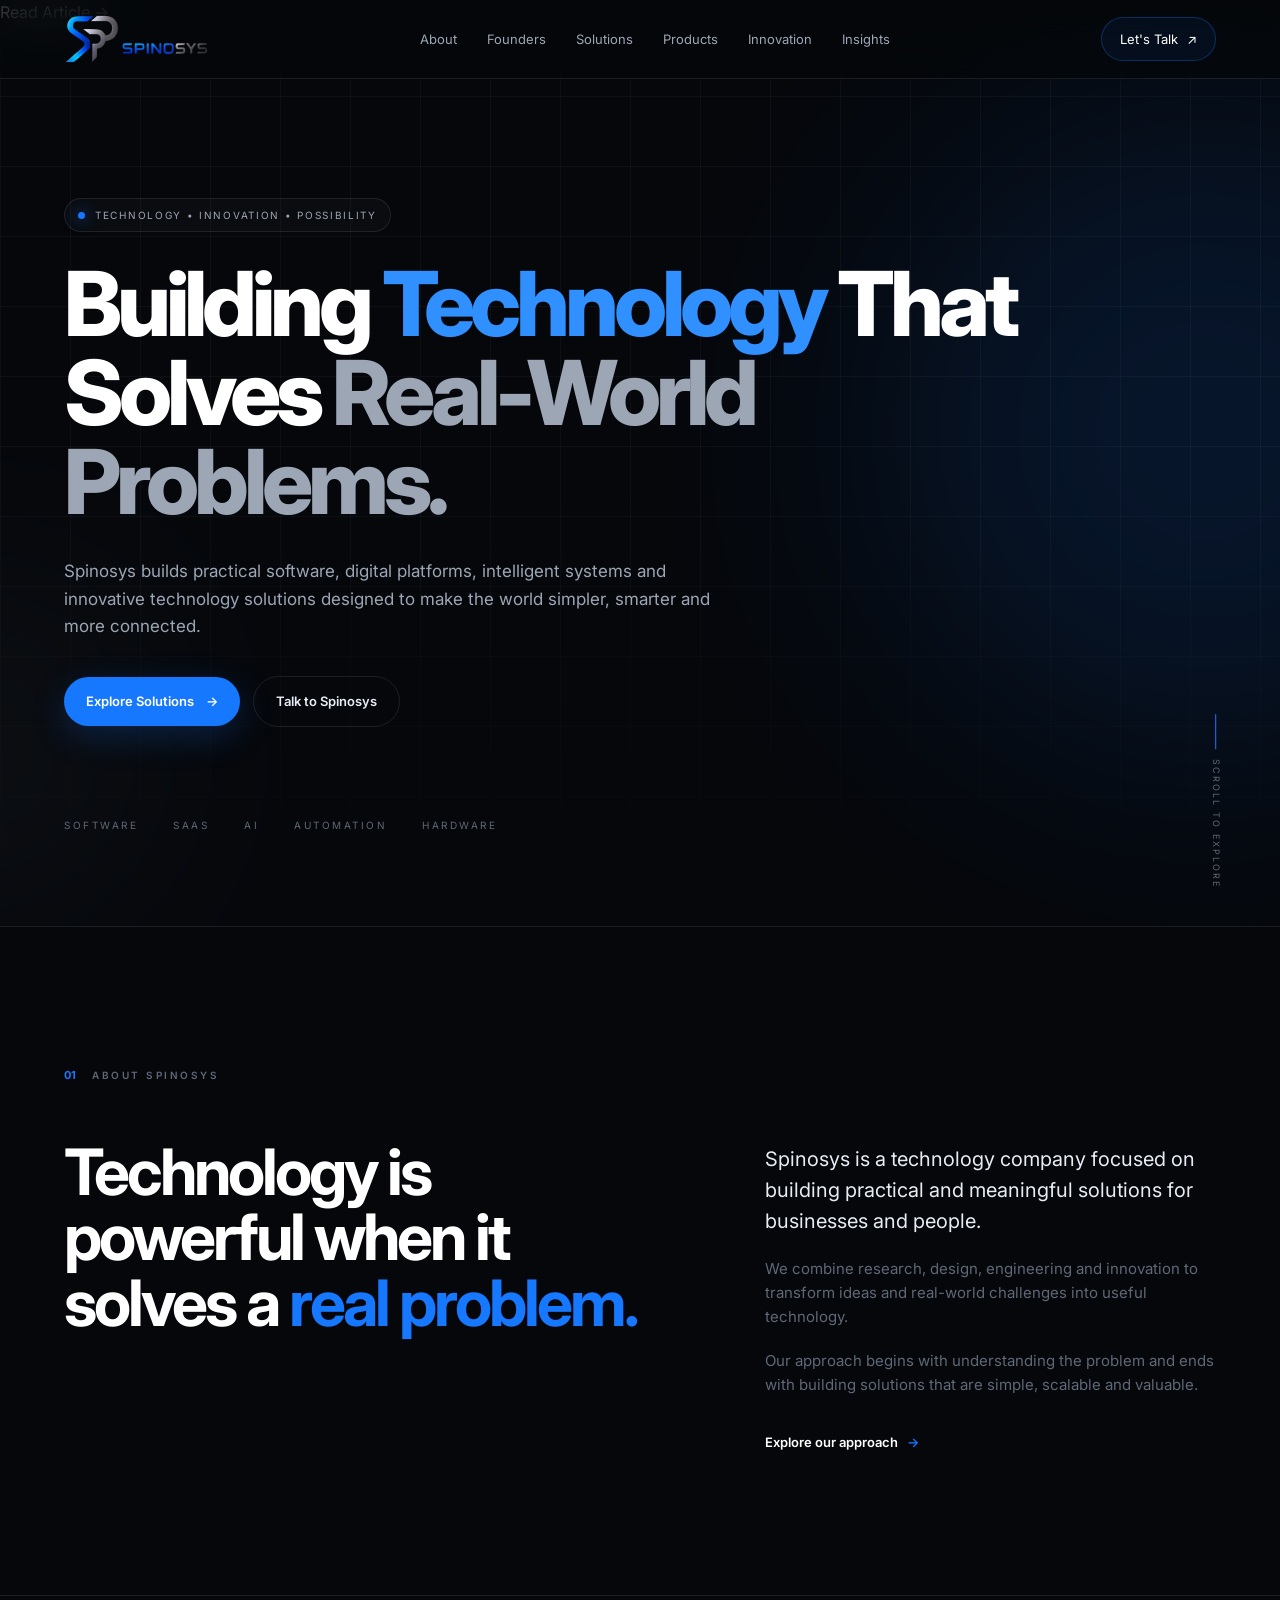
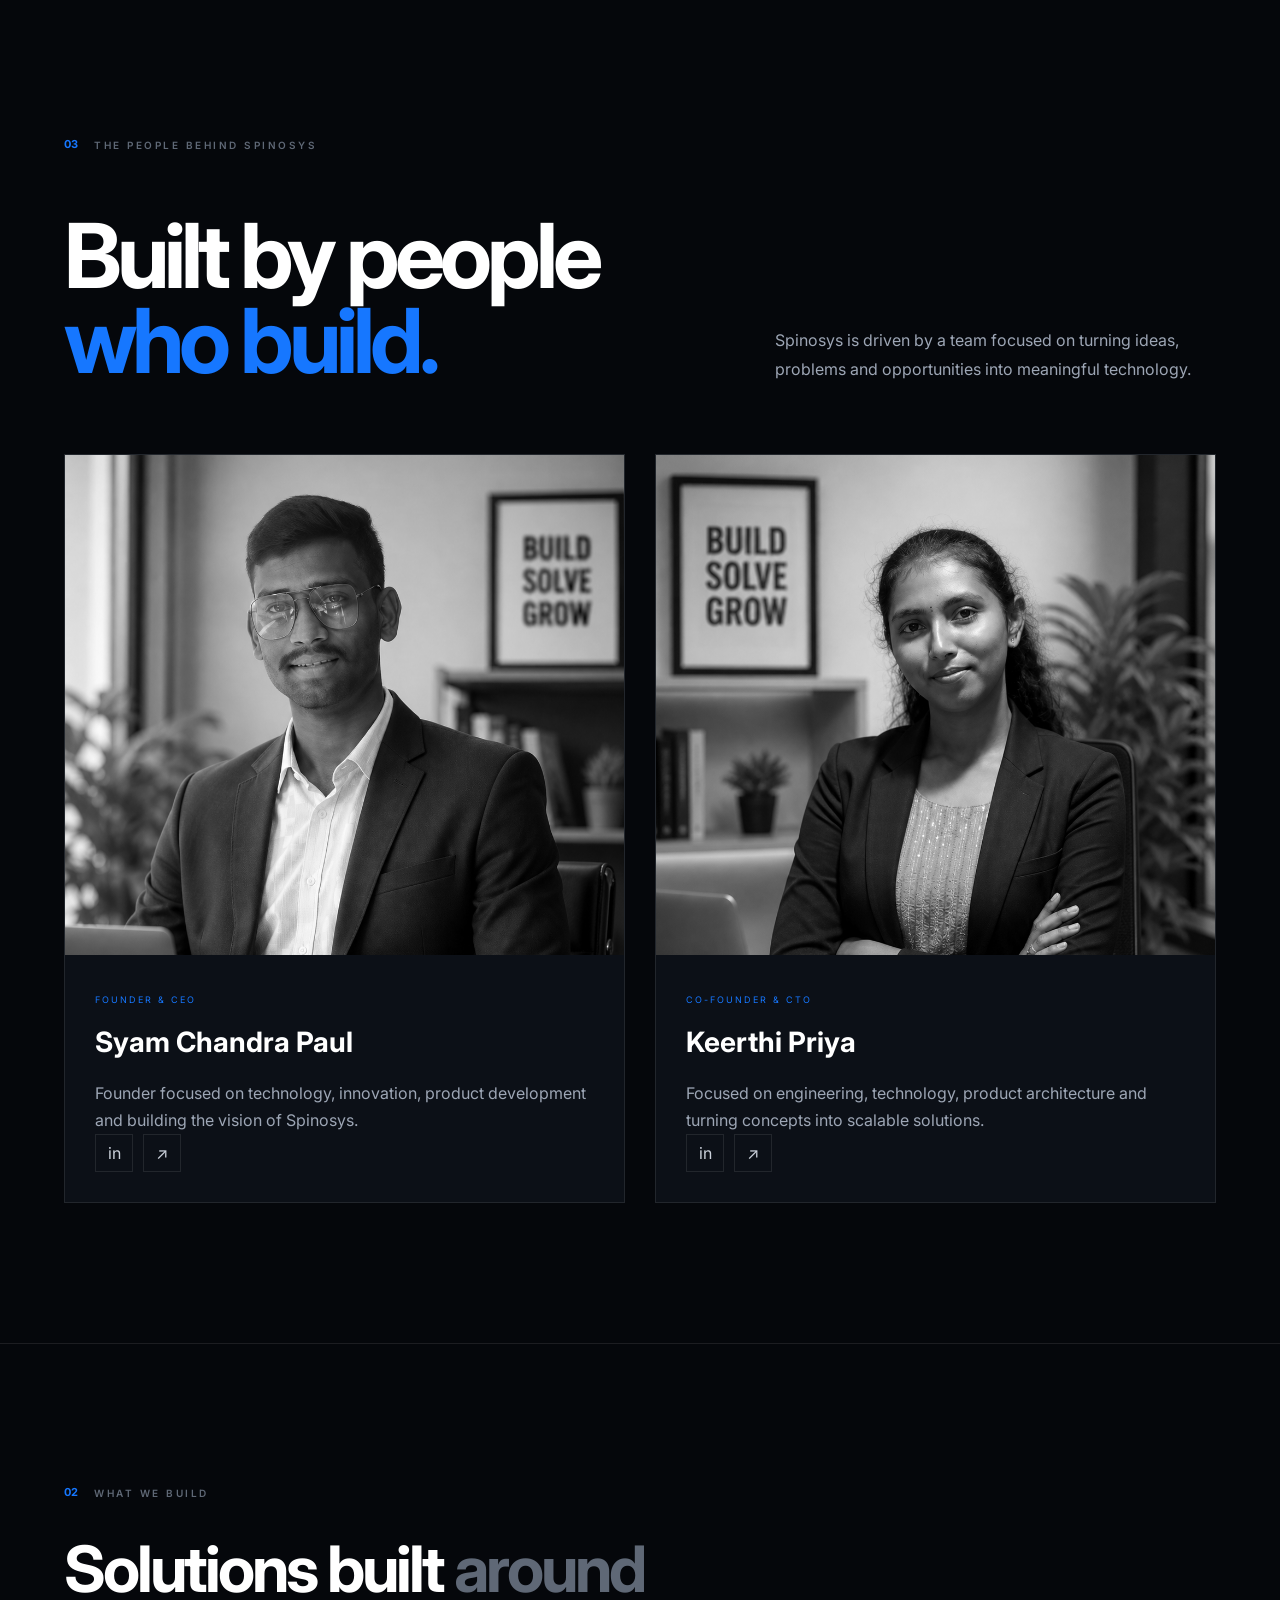
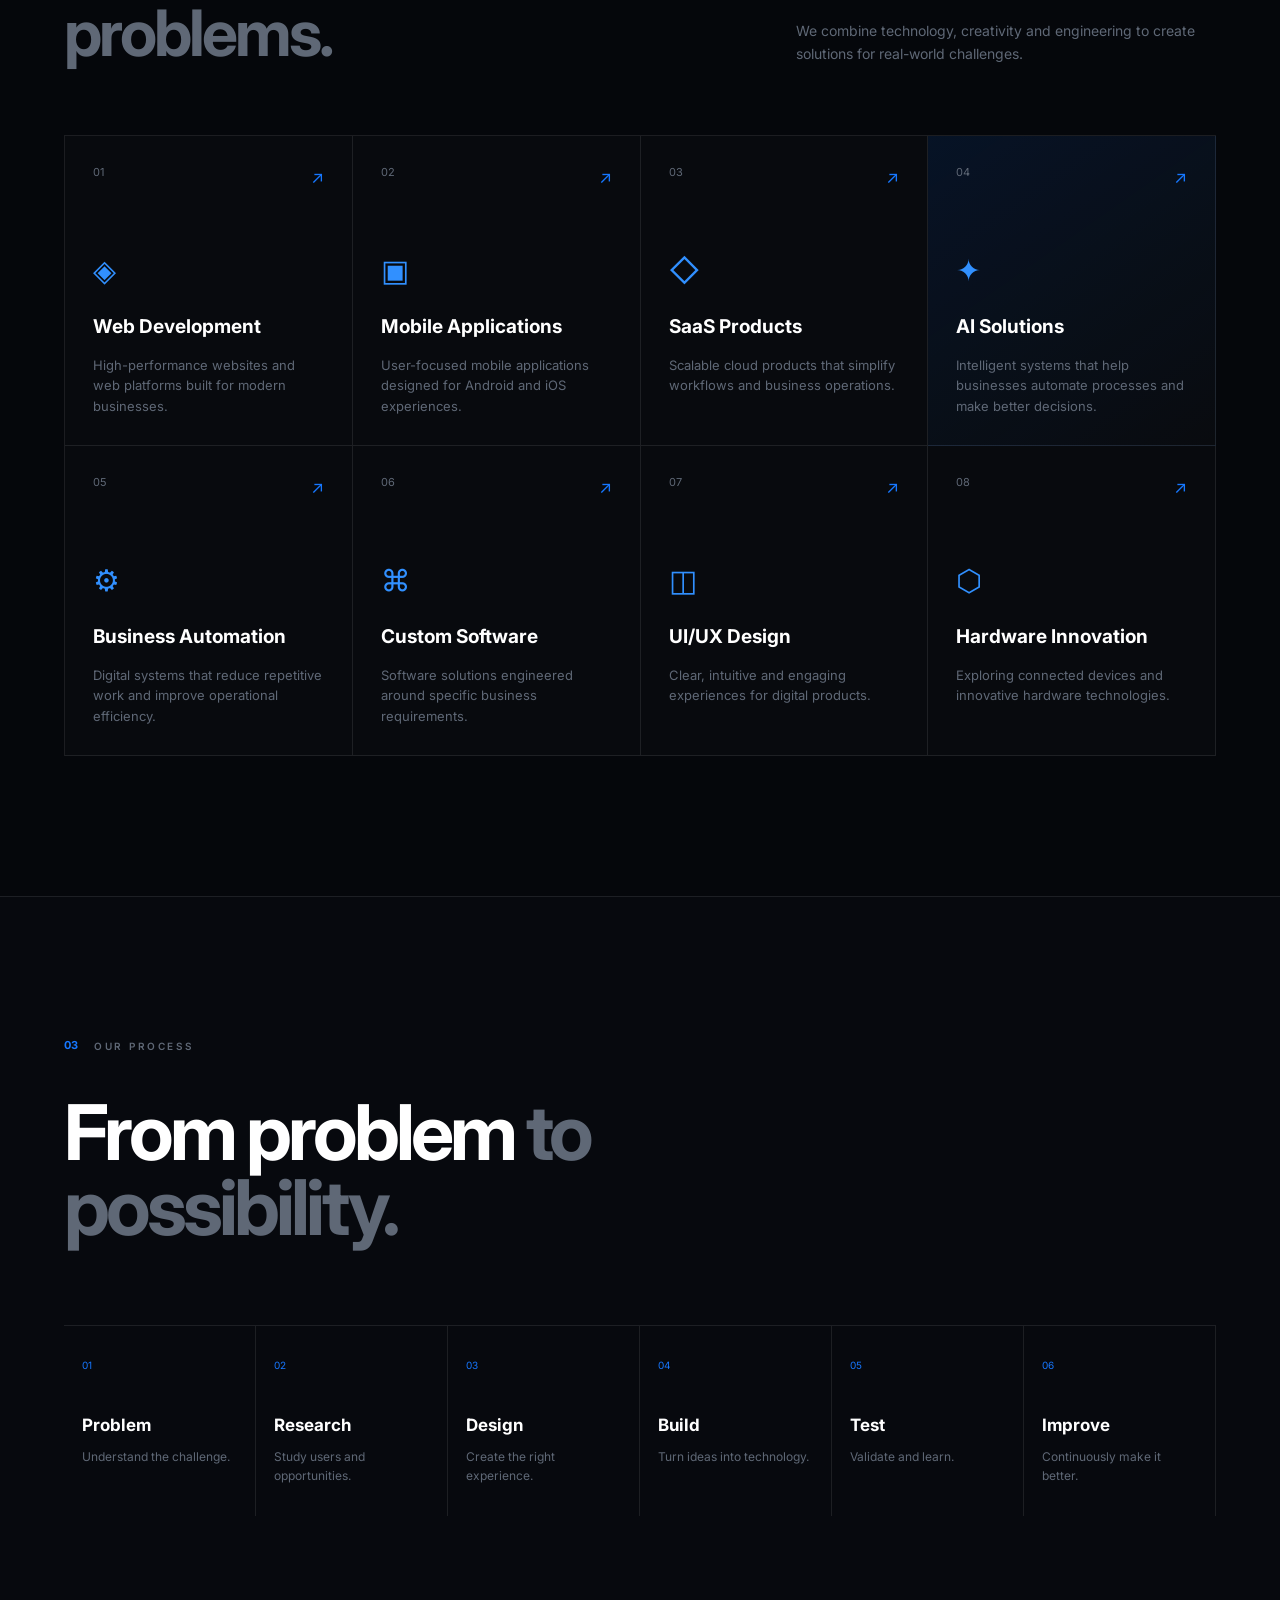
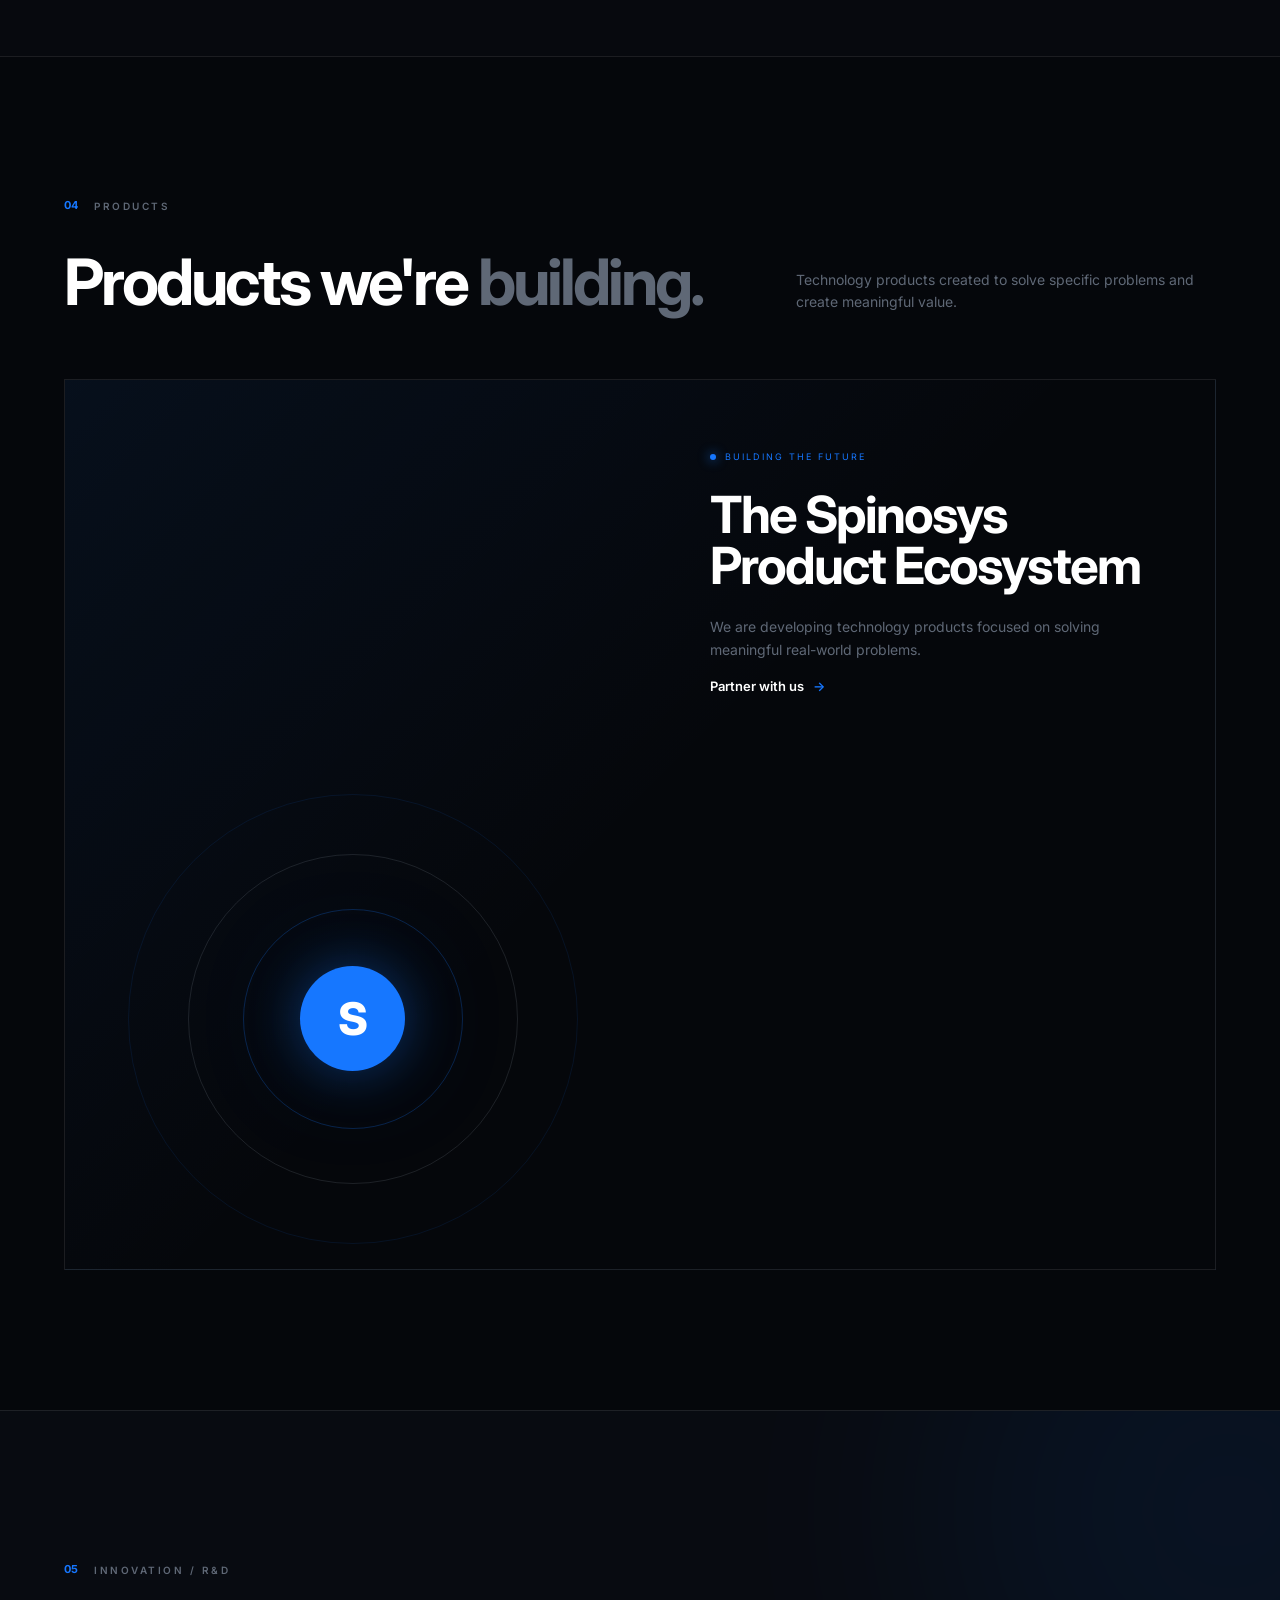
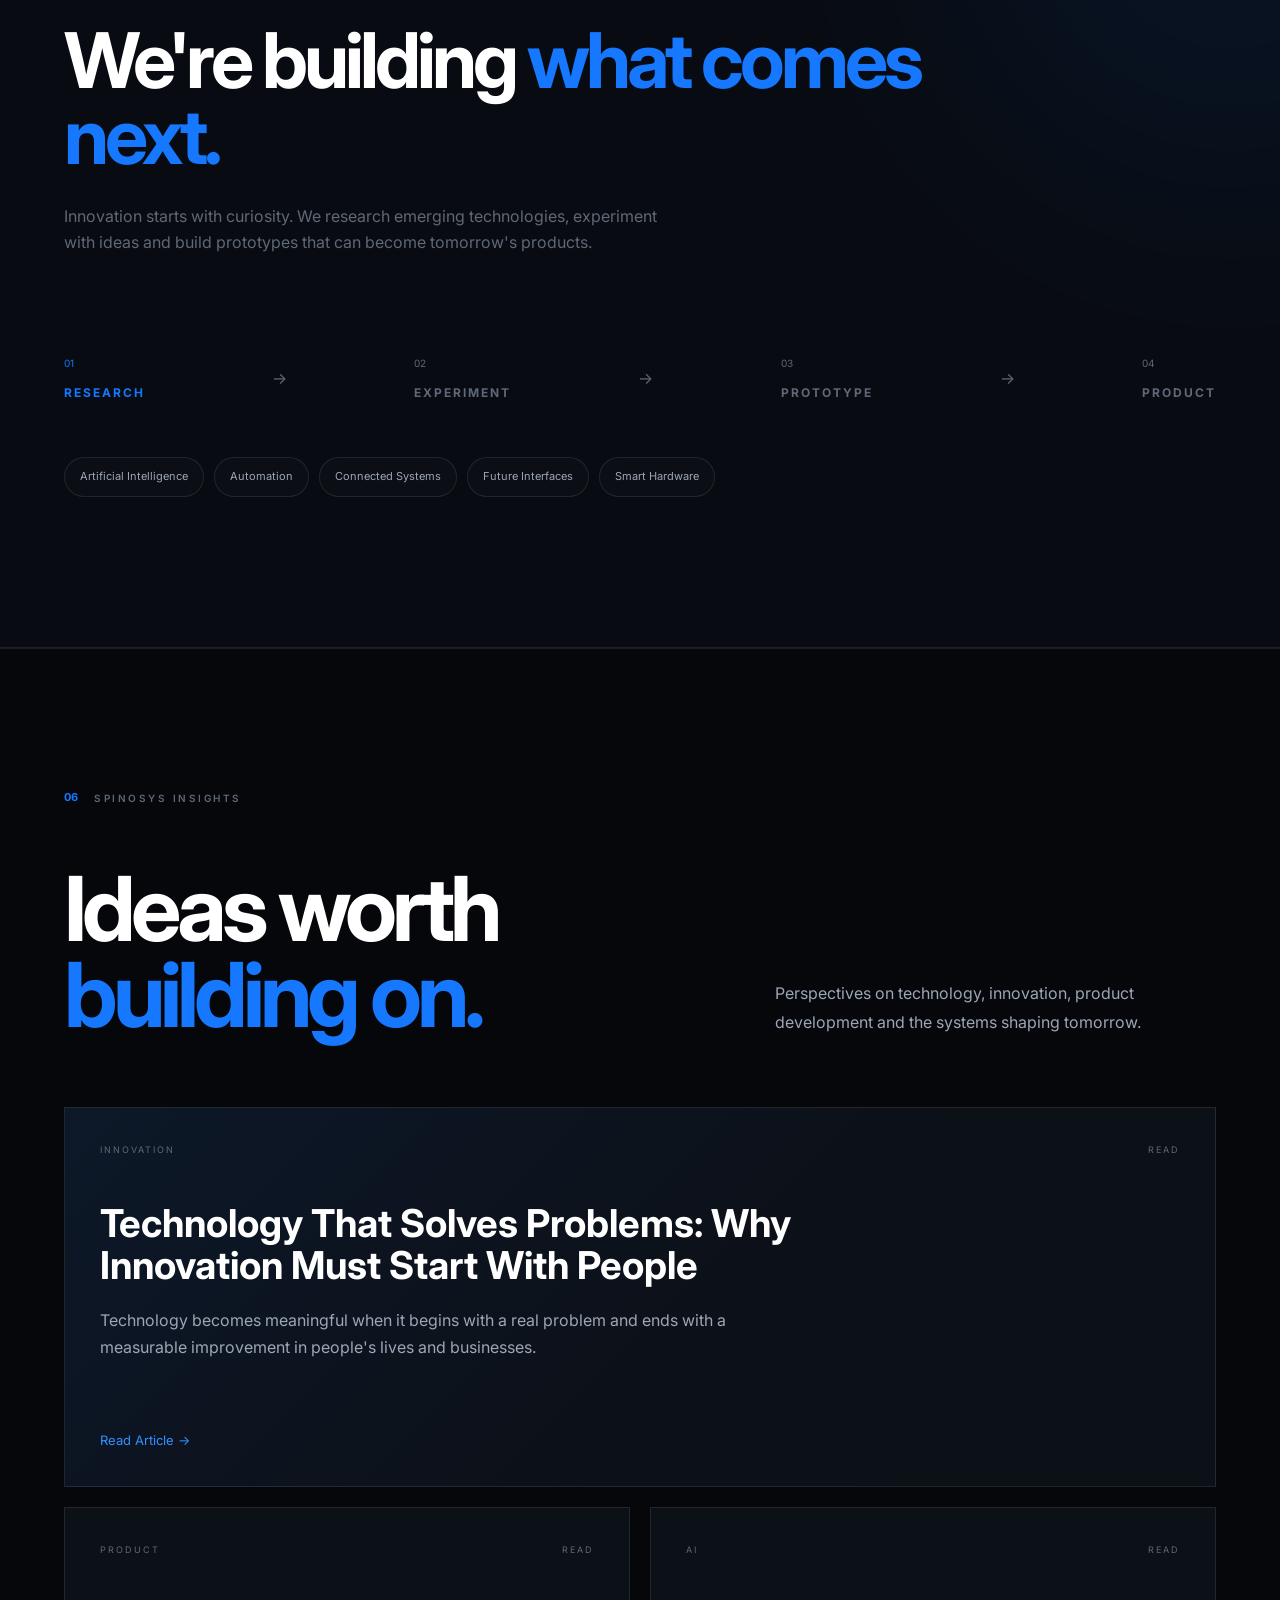
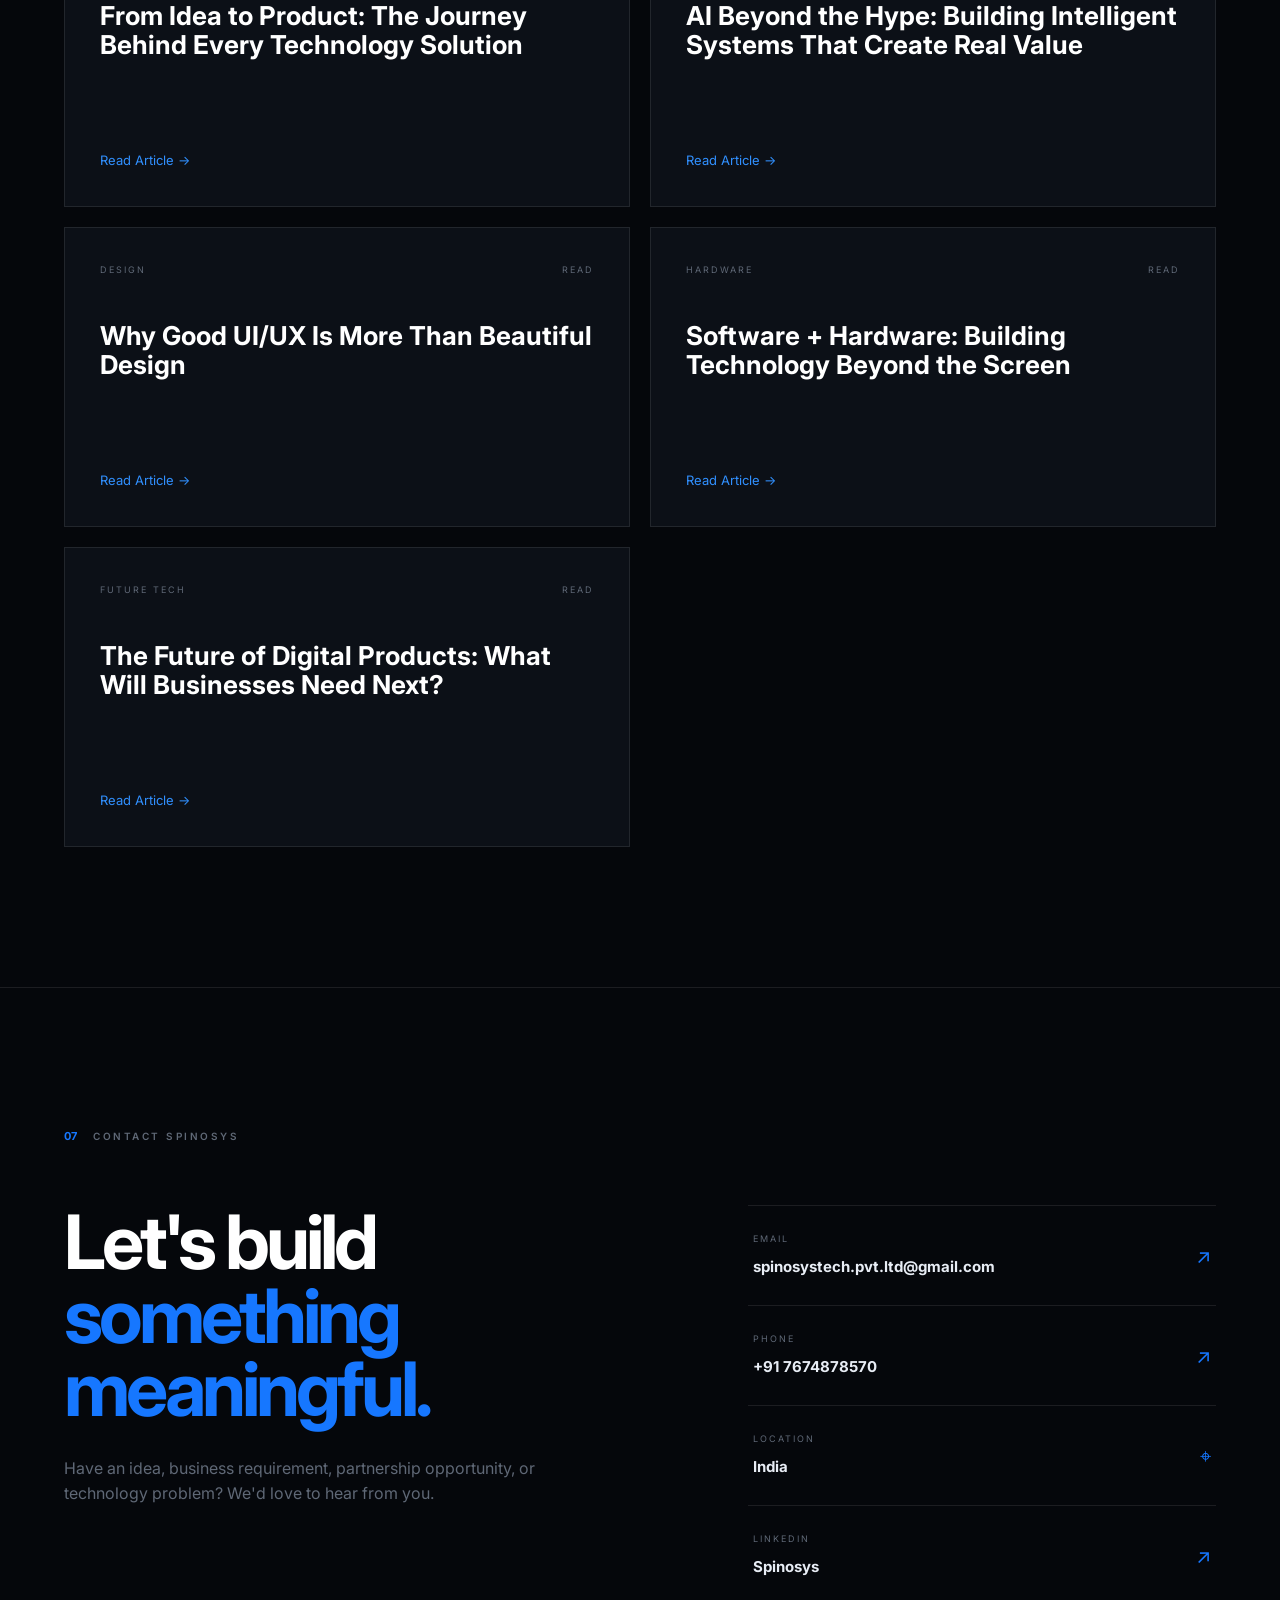
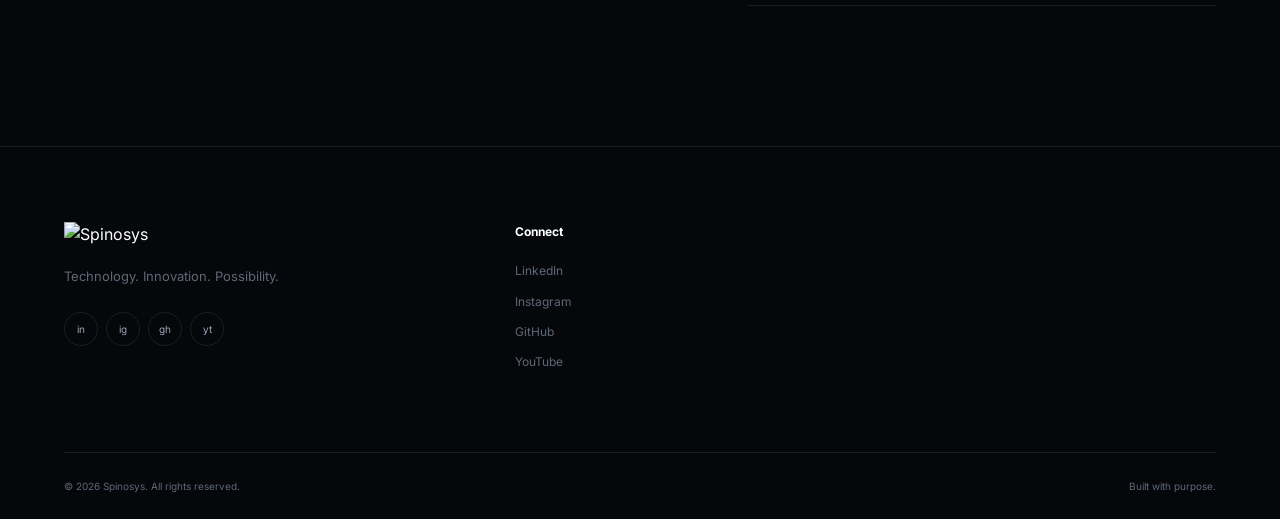
==== commit 11e93068: "Update print statement from 'Hello' to 'Goodbye'" ====
--- a/index.html
+++ b/index.html
@@ -24,7 +24,7 @@
     <link rel="stylesheet" href="style.css">
 </head>
 
-<a href="articles/technology-that-solves-problems.html">
+<a href="technology-that-solves-problems.html">
     Read Article →
 </a>
 
@@ -39,7 +39,7 @@
     <div class="container nav-inner">
 
         <a href="#home" class="brand">
-            <img src="assets/spinosys-logo.png" alt="Spinosys logo">
+            <img src="spinosys-logo.png" alt="Spinosys logo">
         </a>
 
         <nav class="desktop-nav">
@@ -265,7 +265,7 @@
 
                 <div class="founder-image">
                     <img
-                        src="assets/founder-1.png"
+                        src="founder-1.png"
                         alt="Founder of Spinosys"
                     >
                 </div>
@@ -301,7 +301,7 @@
 
                 <div class="founder-image">
                     <img
-                        src="assets/founder-2.png"
+                        src="founder-2.png"
                         alt="Co-Founder of Spinosys"
                     >
                 </div>
@@ -1131,4 +1131,4 @@
 <script src="script.js"></script>
 
 </body>
-</html>+</html>
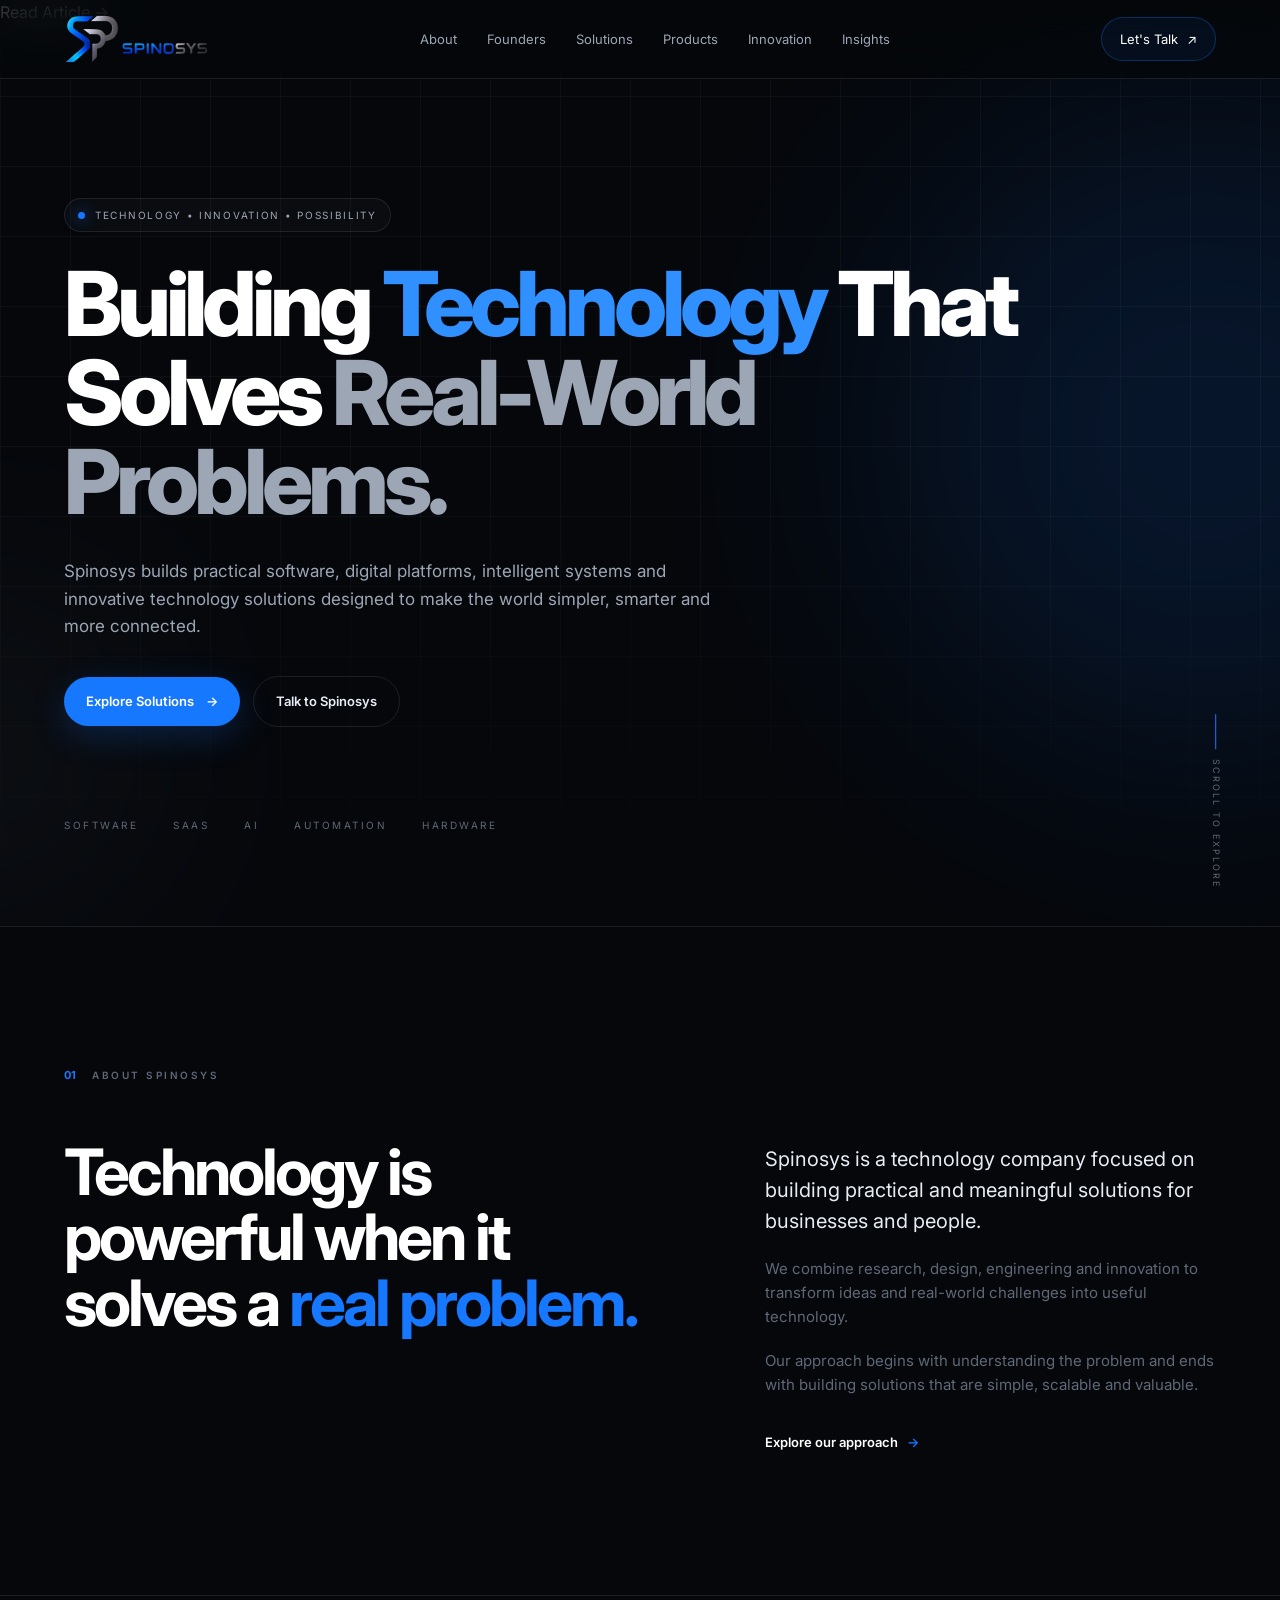
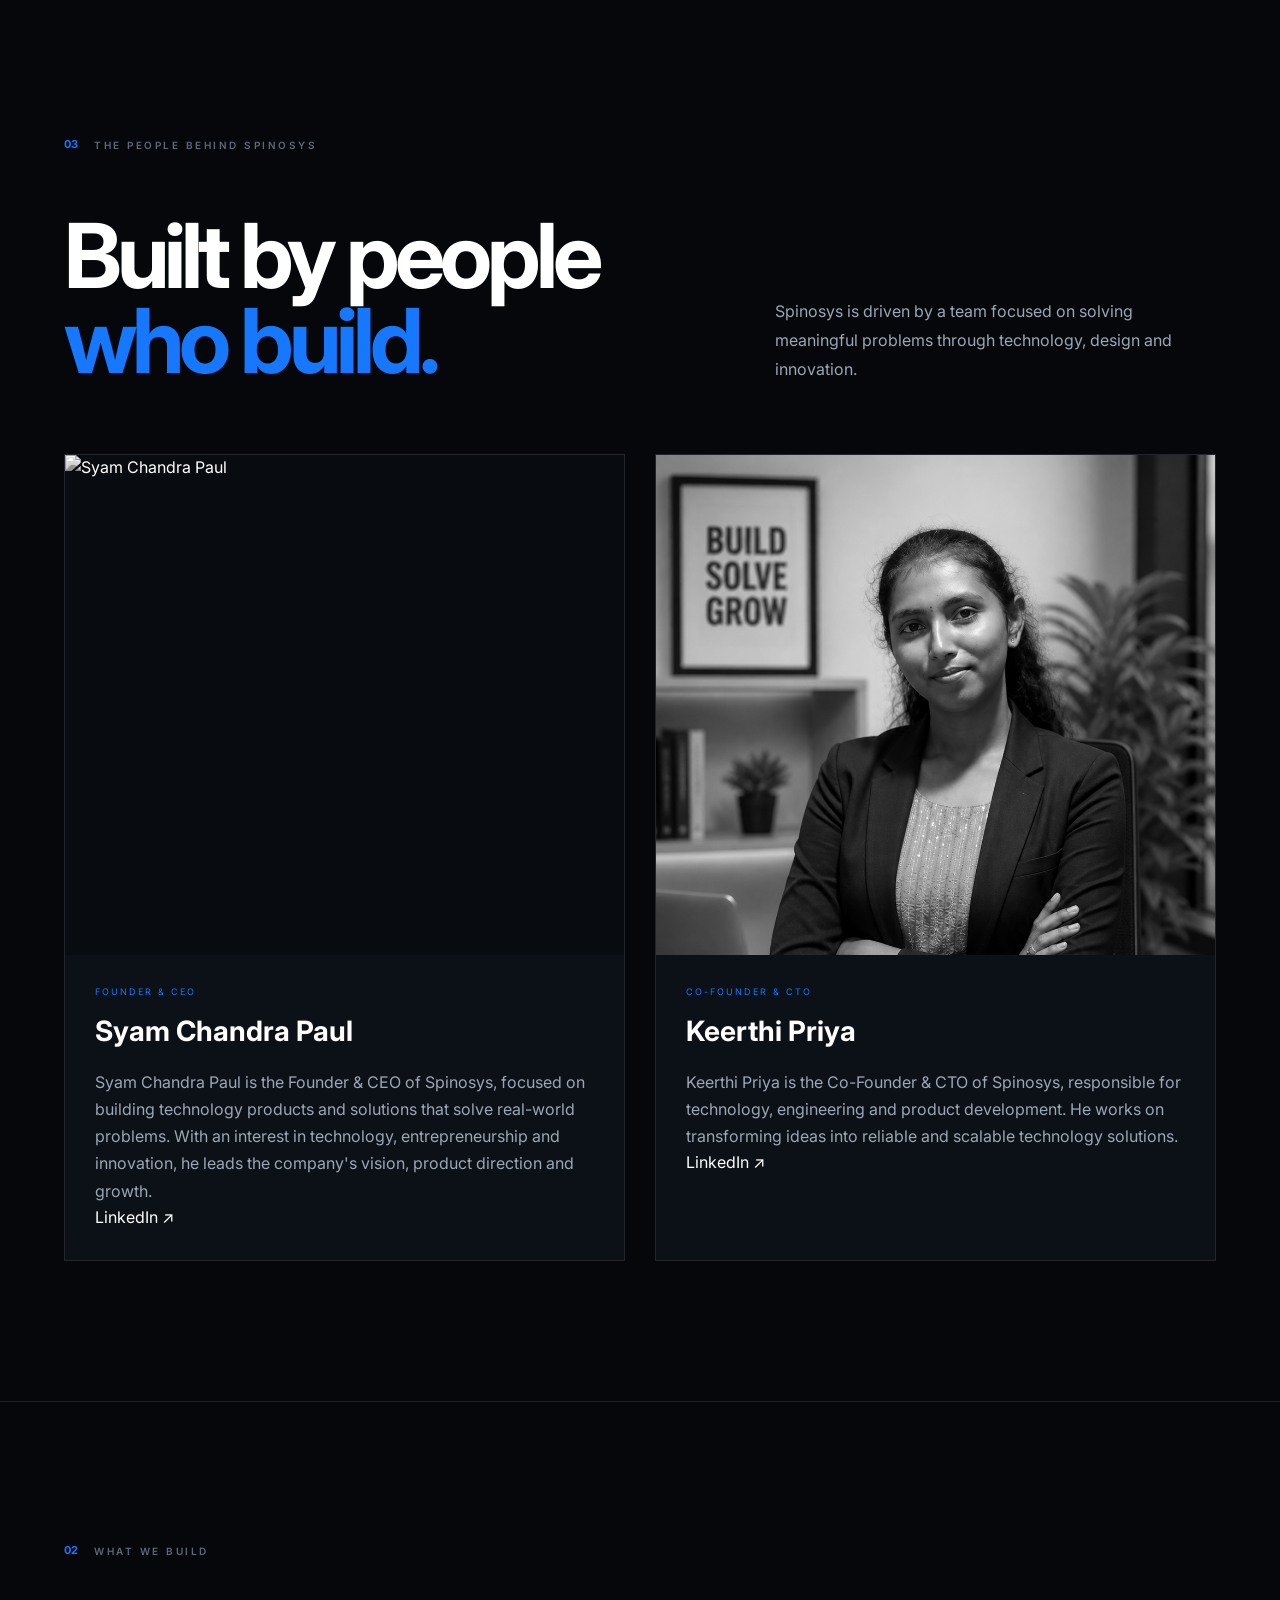
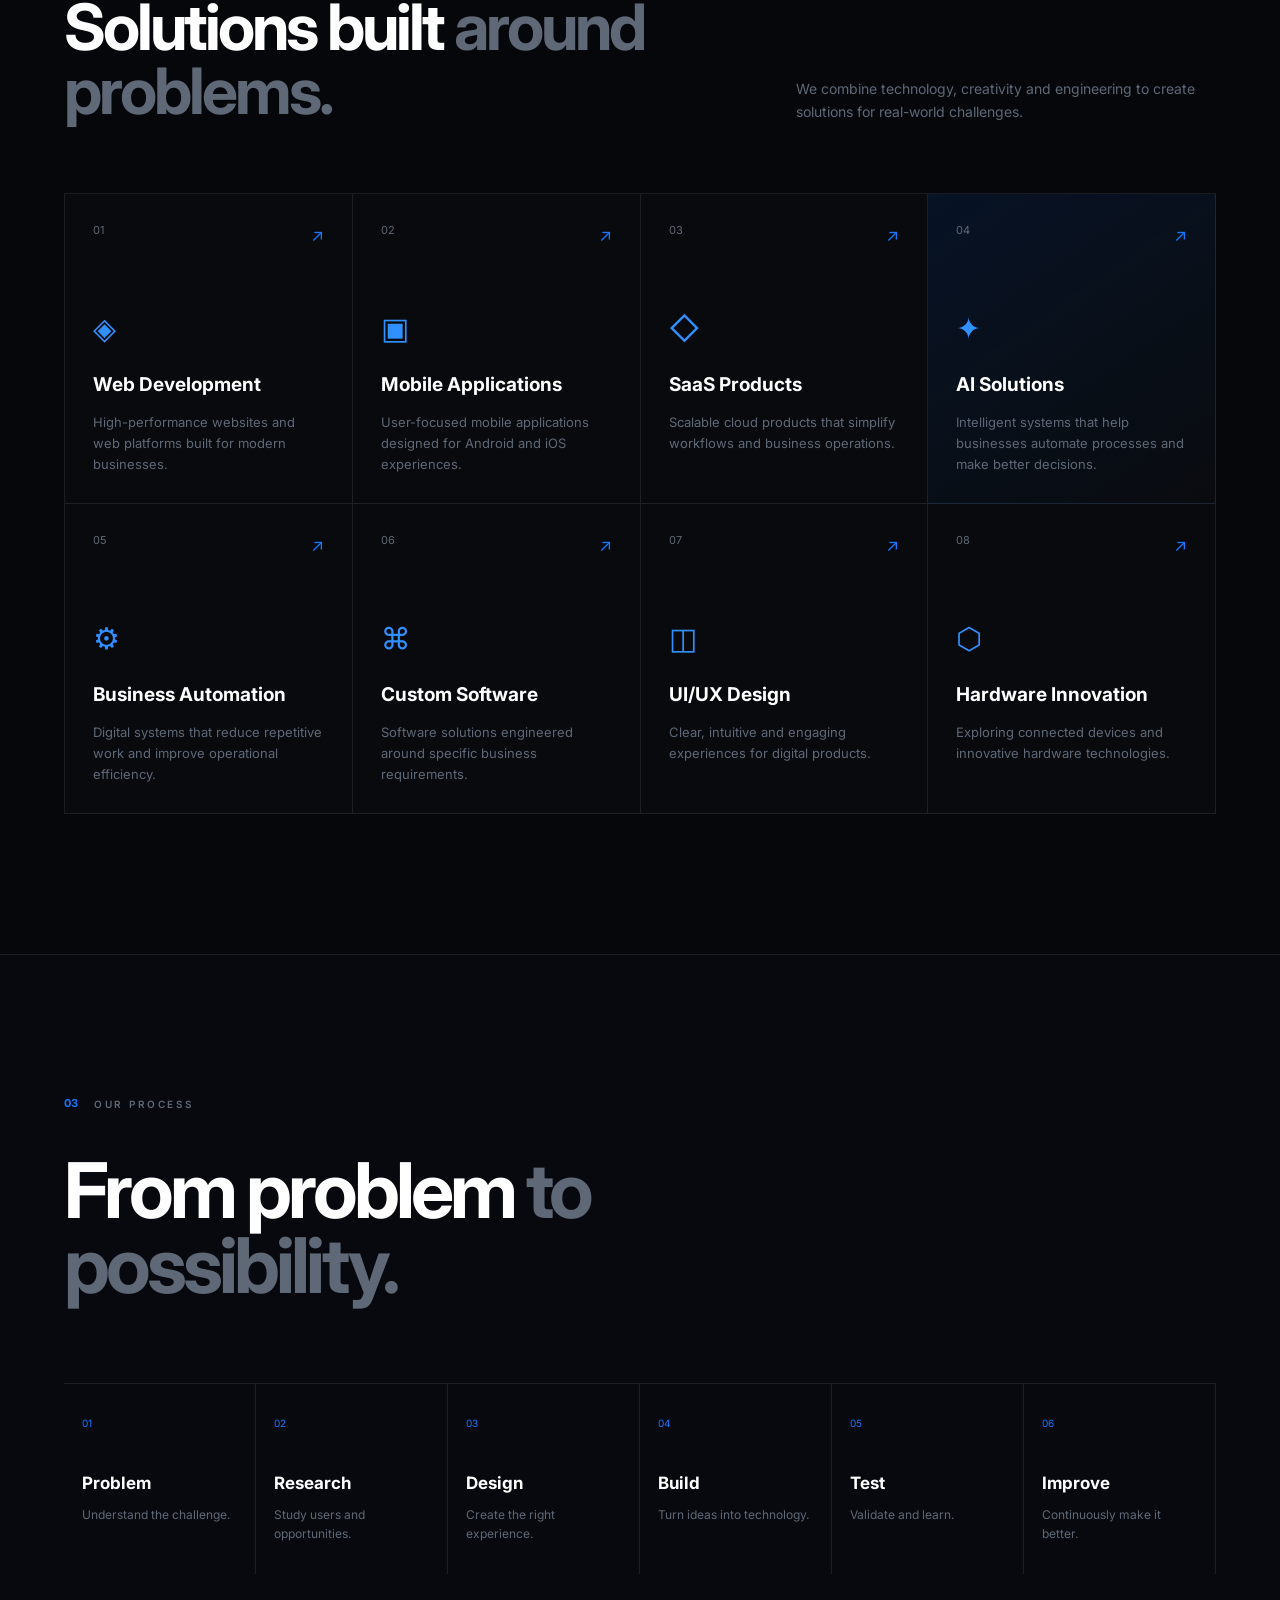
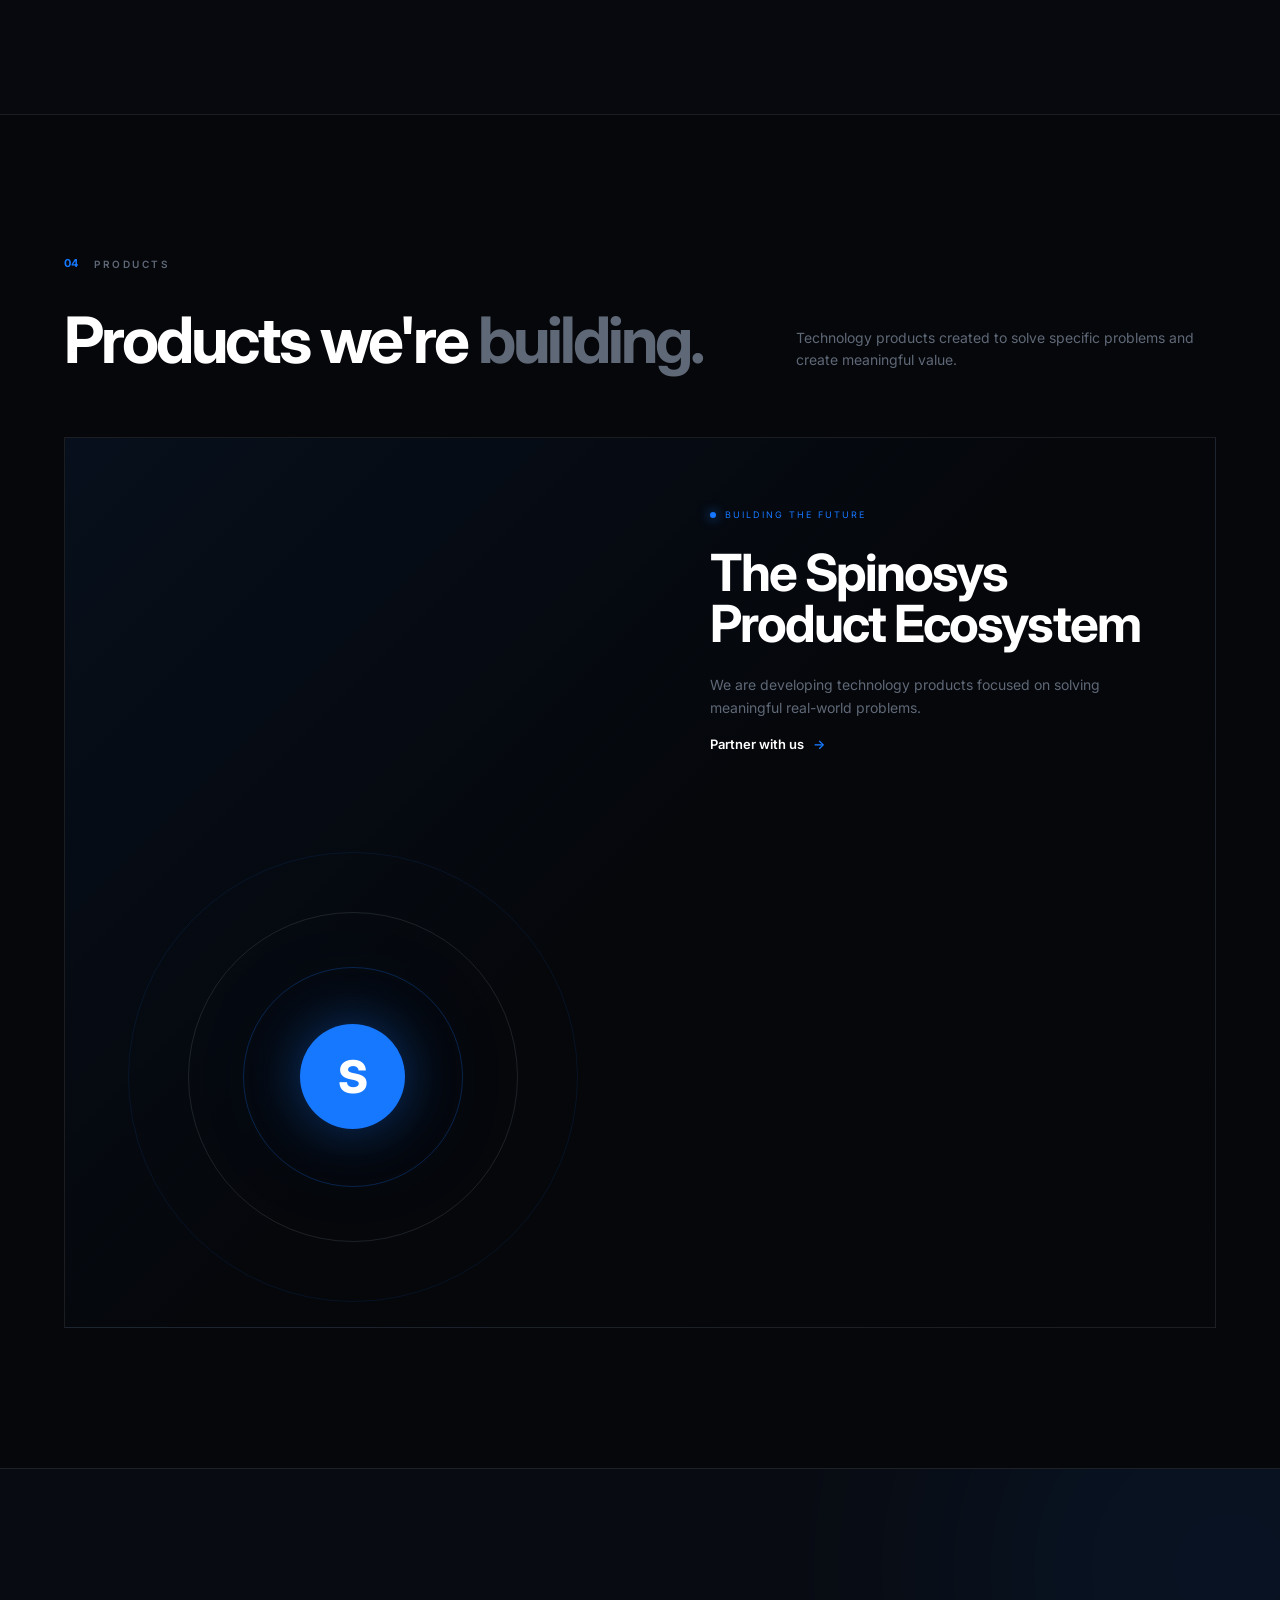
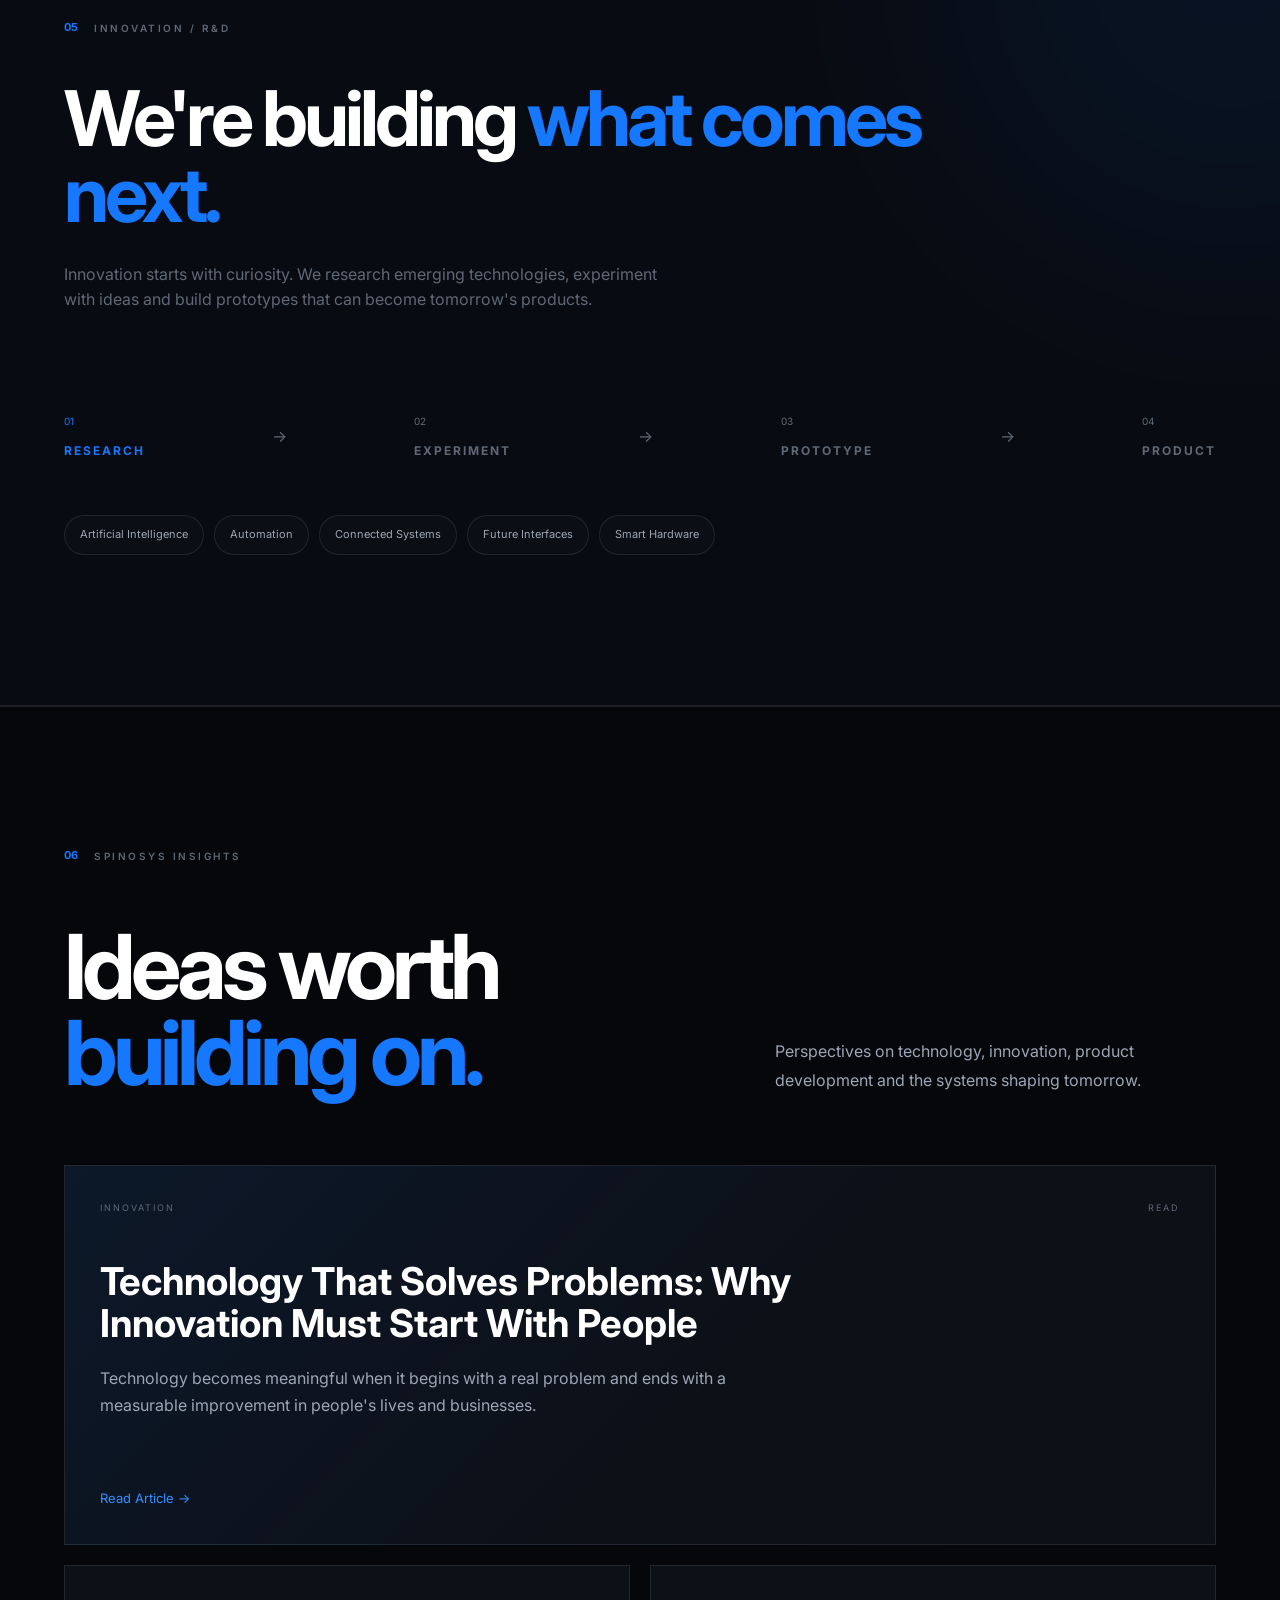
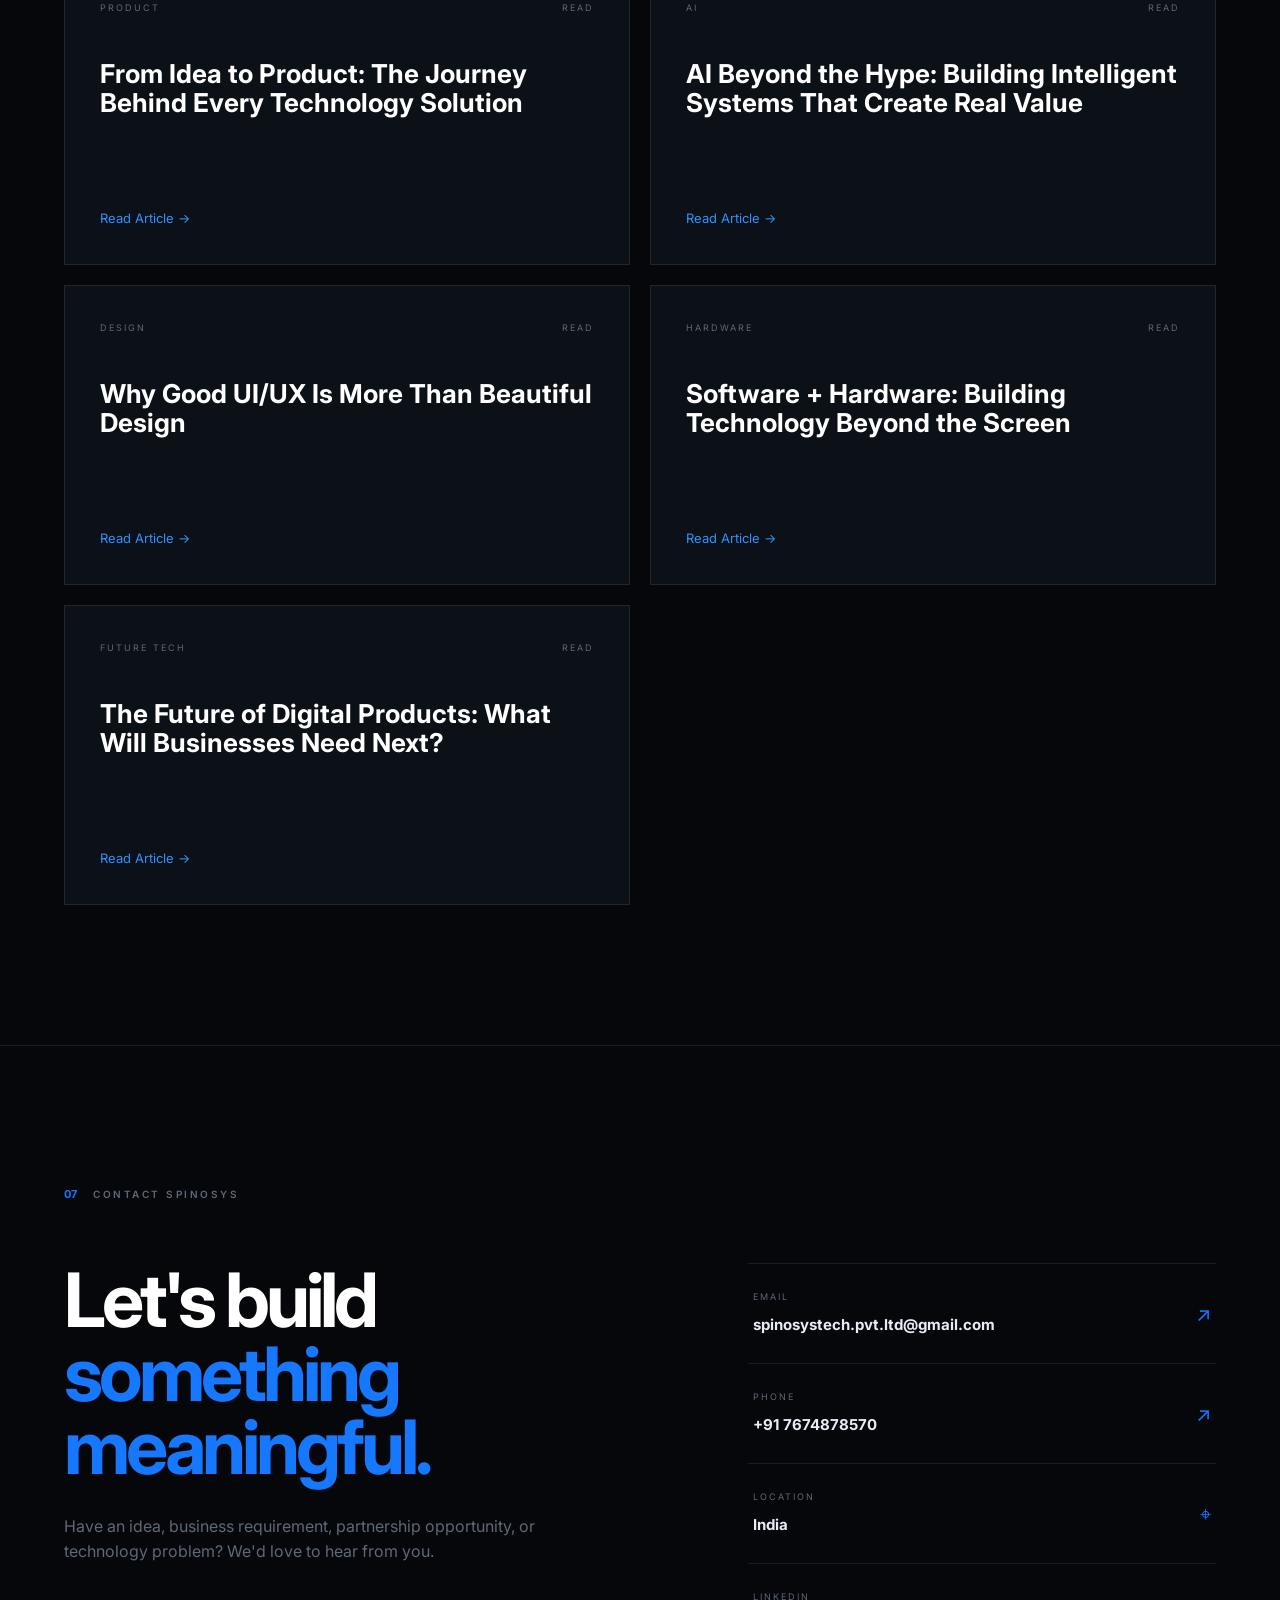
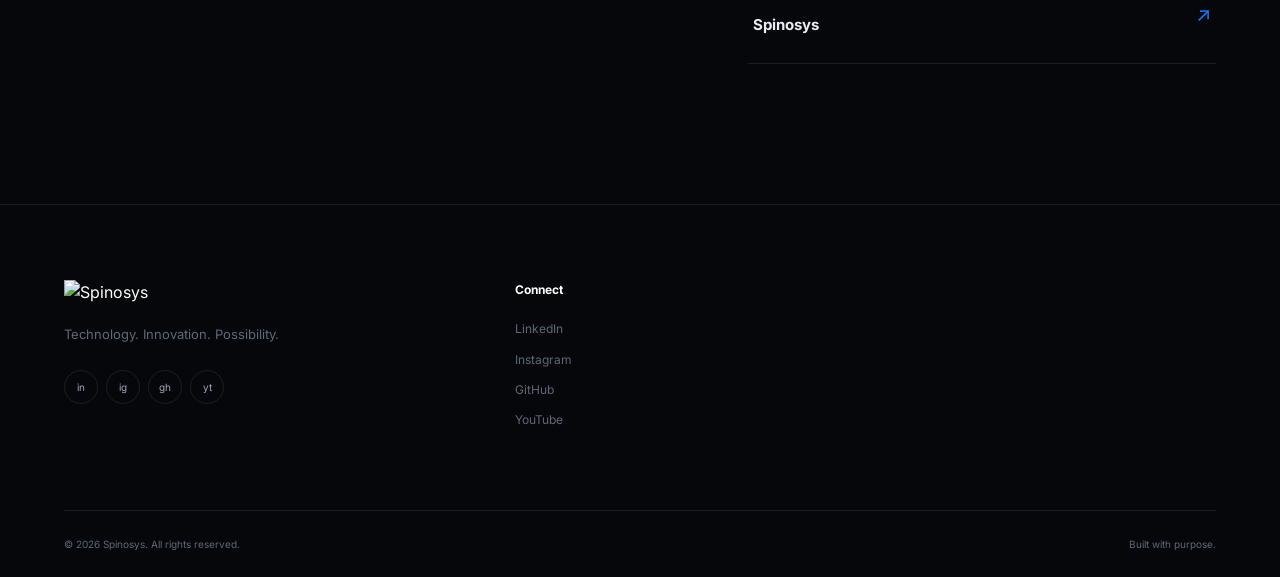
==== commit 8b36e8d7: "Update print statement from 'Hello' to 'Goodbye'" ====
--- a/index.html
+++ b/index.html
@@ -253,8 +253,8 @@
             </h2>
 
             <p>
-                Spinosys is driven by a team focused on turning ideas,
-                problems and opportunities into meaningful technology.
+                Spinosys is driven by a team focused on solving meaningful
+                problems through technology, design and innovation.
             </p>
         </div>
 
@@ -264,75 +264,68 @@
             <div class="founder-card">
 
                 <div class="founder-image">
-                    <img
-                        src="founder-1.png"
-                        alt="Founder of Spinosys"
+                    <img src="founder-1.jpg" alt="Syam Chandra Paul">
+                </div>
+
+                <div class="founder-info">
+                    <div class="founder-role">FOUNDER & CEO</div>
+
+                    <h3>Syam Chandra Paul</h3>
+
+                    <p class="founder-bio">
+                        Syam Chandra Paul is the Founder & CEO of Spinosys,
+                        focused on building technology products and
+                        solutions that solve real-world problems.
+                        With an interest in technology, entrepreneurship
+                        and innovation, he leads the company's vision,
+                        product direction and growth.
+                    </p>
+
+                    <a
+                        href="https://www.linkedin.com/in/maddu-syam-chandrapaul-305b0536a/"
+                        target="_blank"
+                        rel="noopener noreferrer"
+                        class="founder-linkedin"
                     >
+                        LinkedIn <span>↗</span>
+                    </a>
+                </div>
+
+            </div>
+
+
+            <!-- FOUNDER 2 -->
+             <div class="founder-card">
+
+                <div class="founder-image">
+                    <img src="founder-2.png" alt="Keerthi Priya">
                 </div>
 
                 <div class="founder-info">
-
-                    <div>
-                        <span class="founder-role">
-                            FOUNDER & CEO
-                        </span>
-
-                        <h3>Syam Chandra Paul</h3>
-                    </div>
-
-                    <p>
-                        Founder focused on technology, innovation,
-                        product development and building the vision
-                        of Spinosys.
+                    <div class="founder-role">CO-FOUNDER & CTO</div>
+
+                    <h3>Keerthi Priya</h3>
+
+                    <p class="founder-bio">
+                        Keerthi Priya is the Co-Founder & CTO of Spinosys,
+                        responsible for technology, engineering and product
+                        development. He works on transforming ideas into
+                        reliable and scalable technology solutions.
                     </p>
 
-                    <div class="founder-socials">
-                        <a href="#" target="_blank">in</a>
-                        <a href="#" target="_blank">↗</a>
-                    </div>
-
-                </div>
-
-            </div>
-
-
-            <!-- FOUNDER 2 -->
-            <div class="founder-card">
-
-                <div class="founder-image">
-                    <img
-                        src="founder-2.png"
-                        alt="Co-Founder of Spinosys"
+                    <a
+                        href="https://www.linkedin.com/in/keerthi-priya-480850400/"
+                        target="_blank"
+                        rel="noopener noreferrer"
+                        class="founder-linkedin"
                     >
-                </div>
-
-                <div class="founder-info">
-
-                    <div>
-                        <span class="founder-role">
-                            CO-FOUNDER & CTO
-                        </span>
-
-                        <h3>Keerthi Priya</h3>
-                    </div>
-
-                    <p>
-                        Focused on engineering, technology,
-                        product architecture and turning concepts
-                        into scalable solutions.
-                    </p>
-
-                    <div class="founder-socials">
-                        <a href="#" target="_blank">in</a>
-                        <a href="#" target="_blank">↗</a>
-                    </div>
-
-                </div>
-
-            </div>
-
-        </div>
-
+                        LinkedIn <span>↗</span>
+                    </a>
+                </div>
+
+            </div>
+
+        </div>
     </div>
 </section>
 
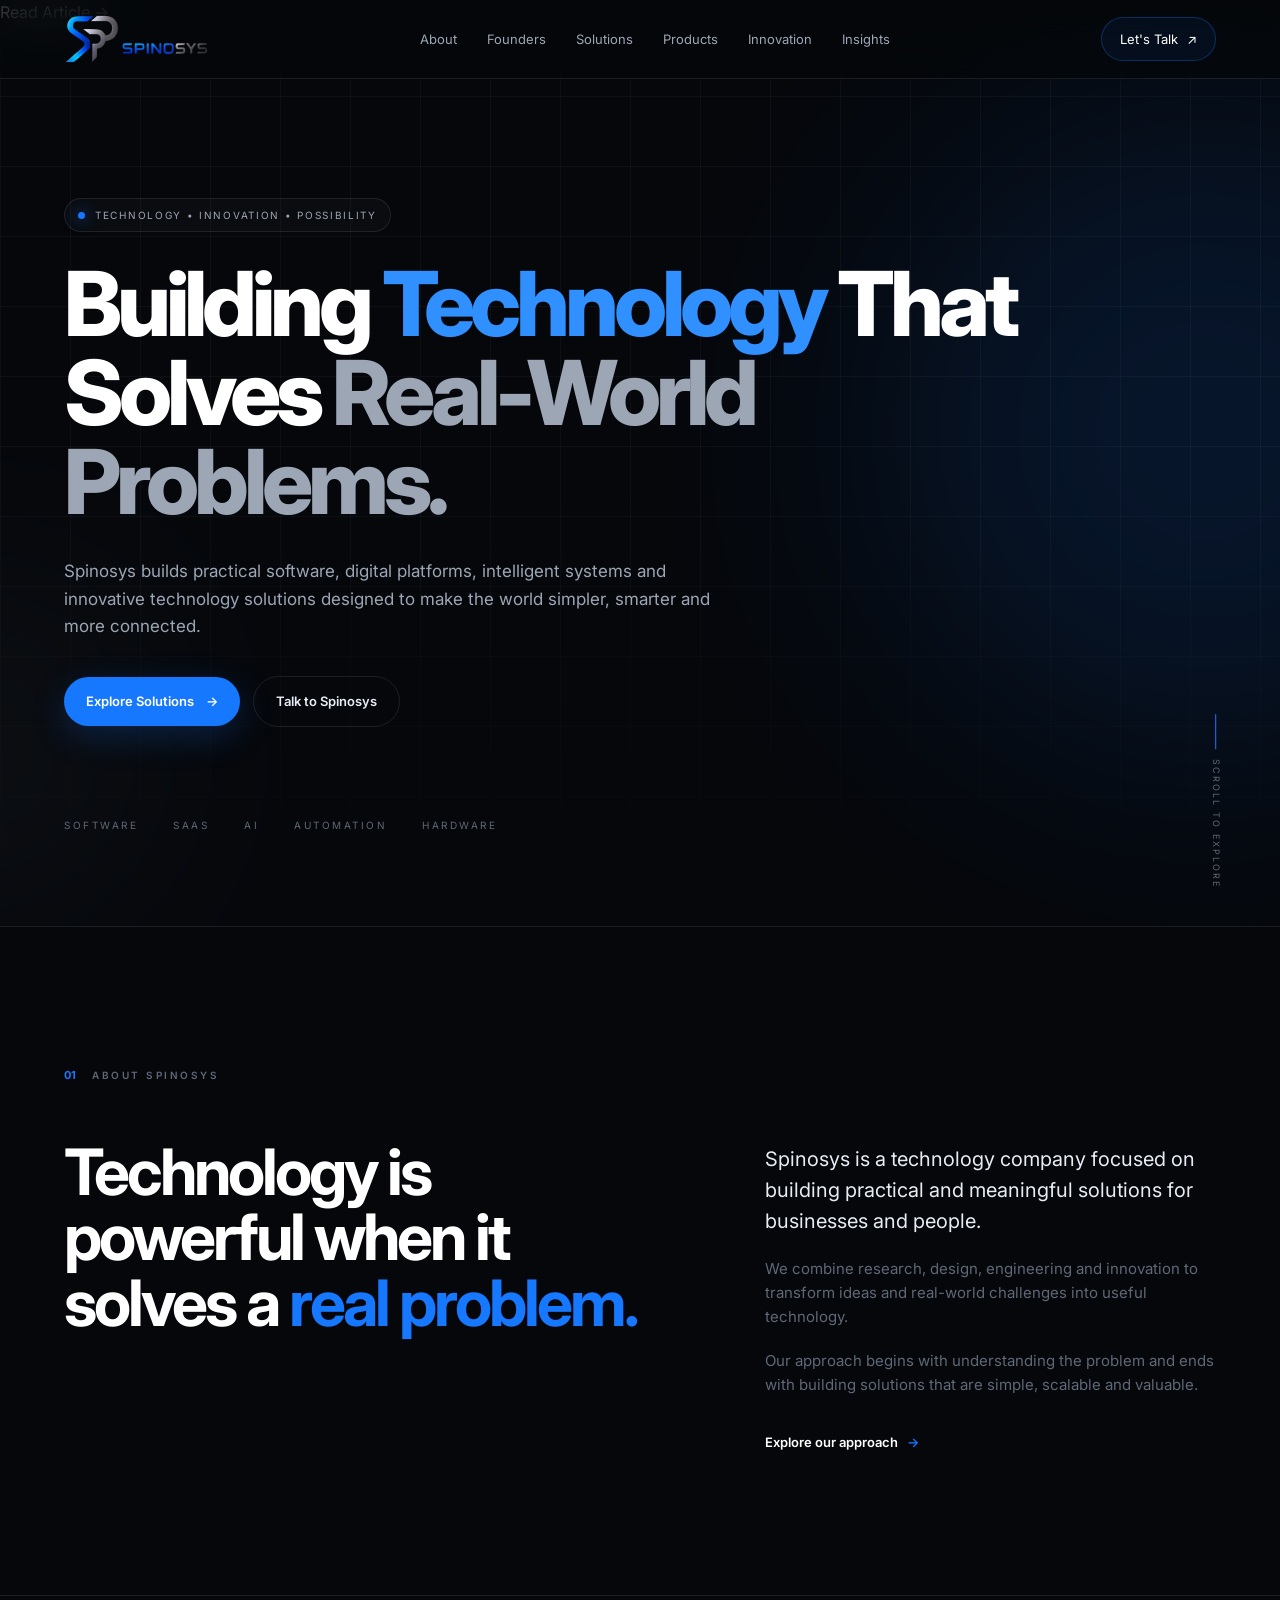
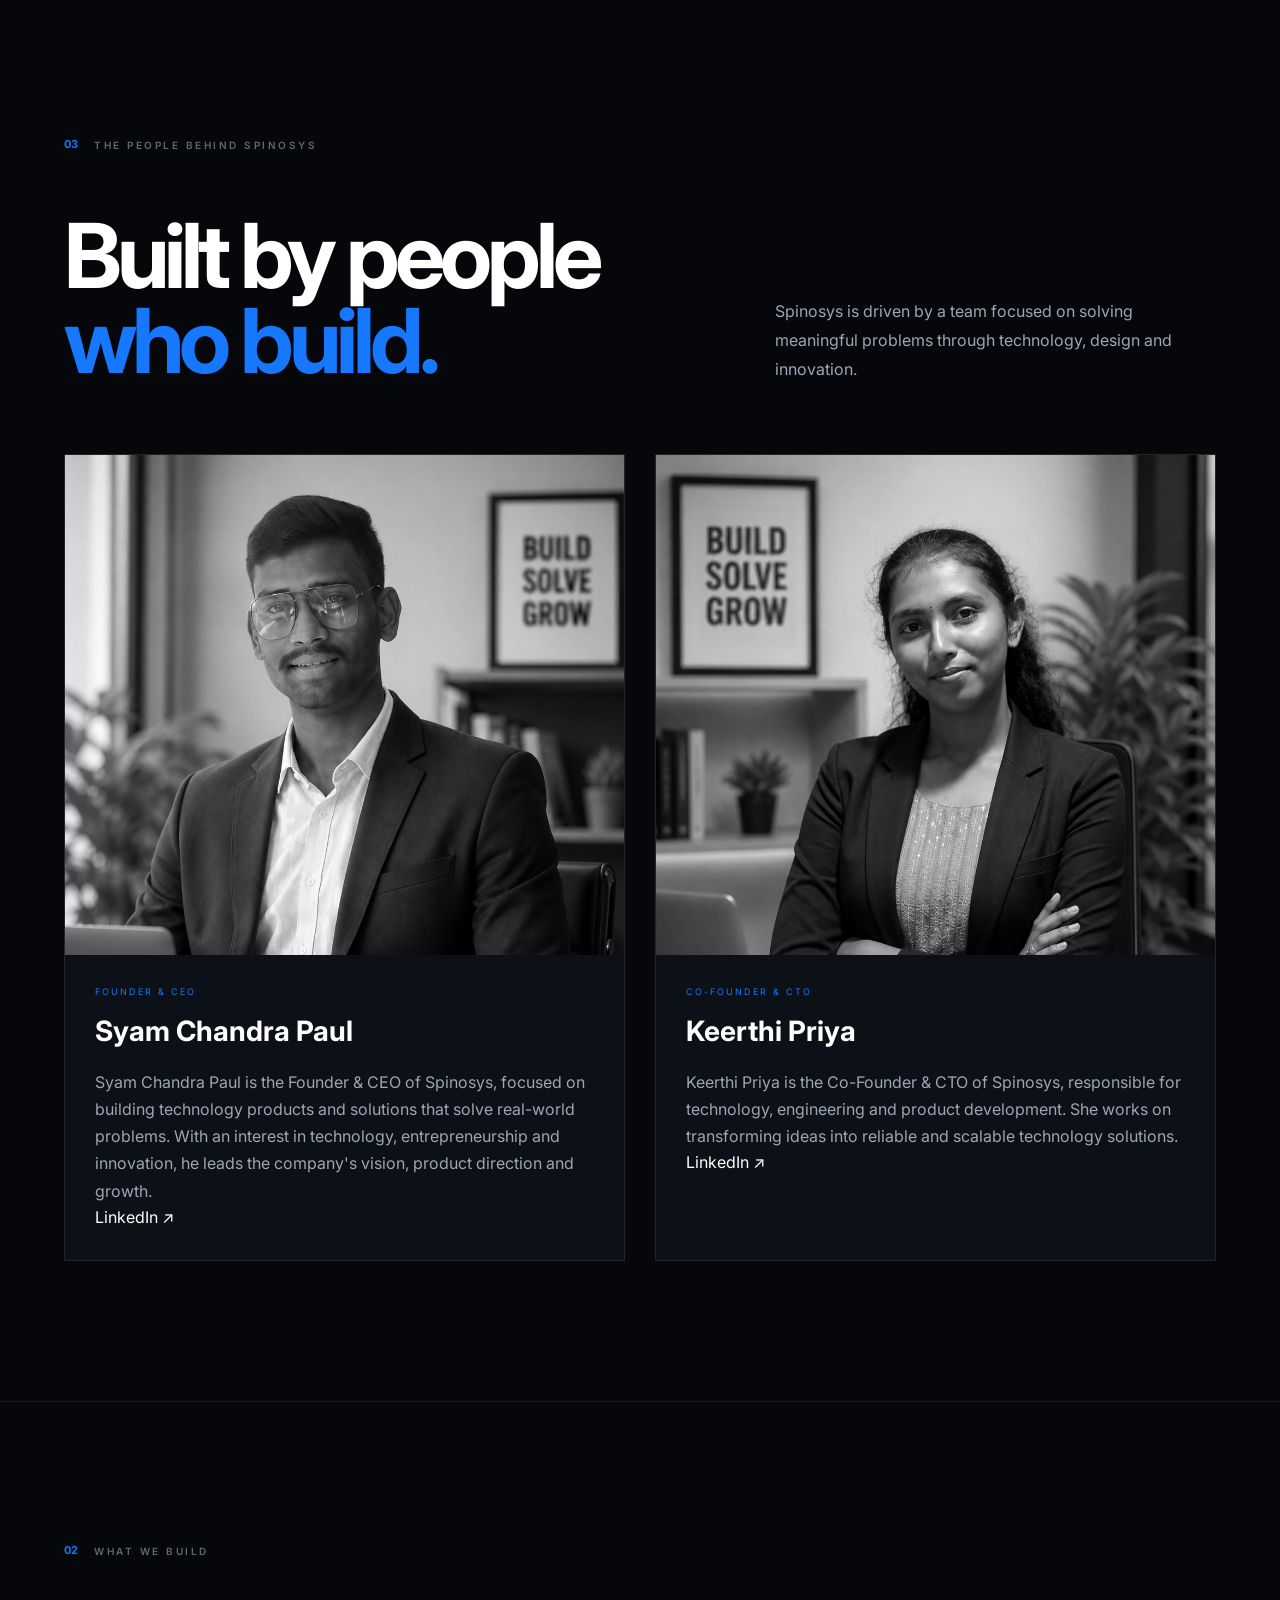
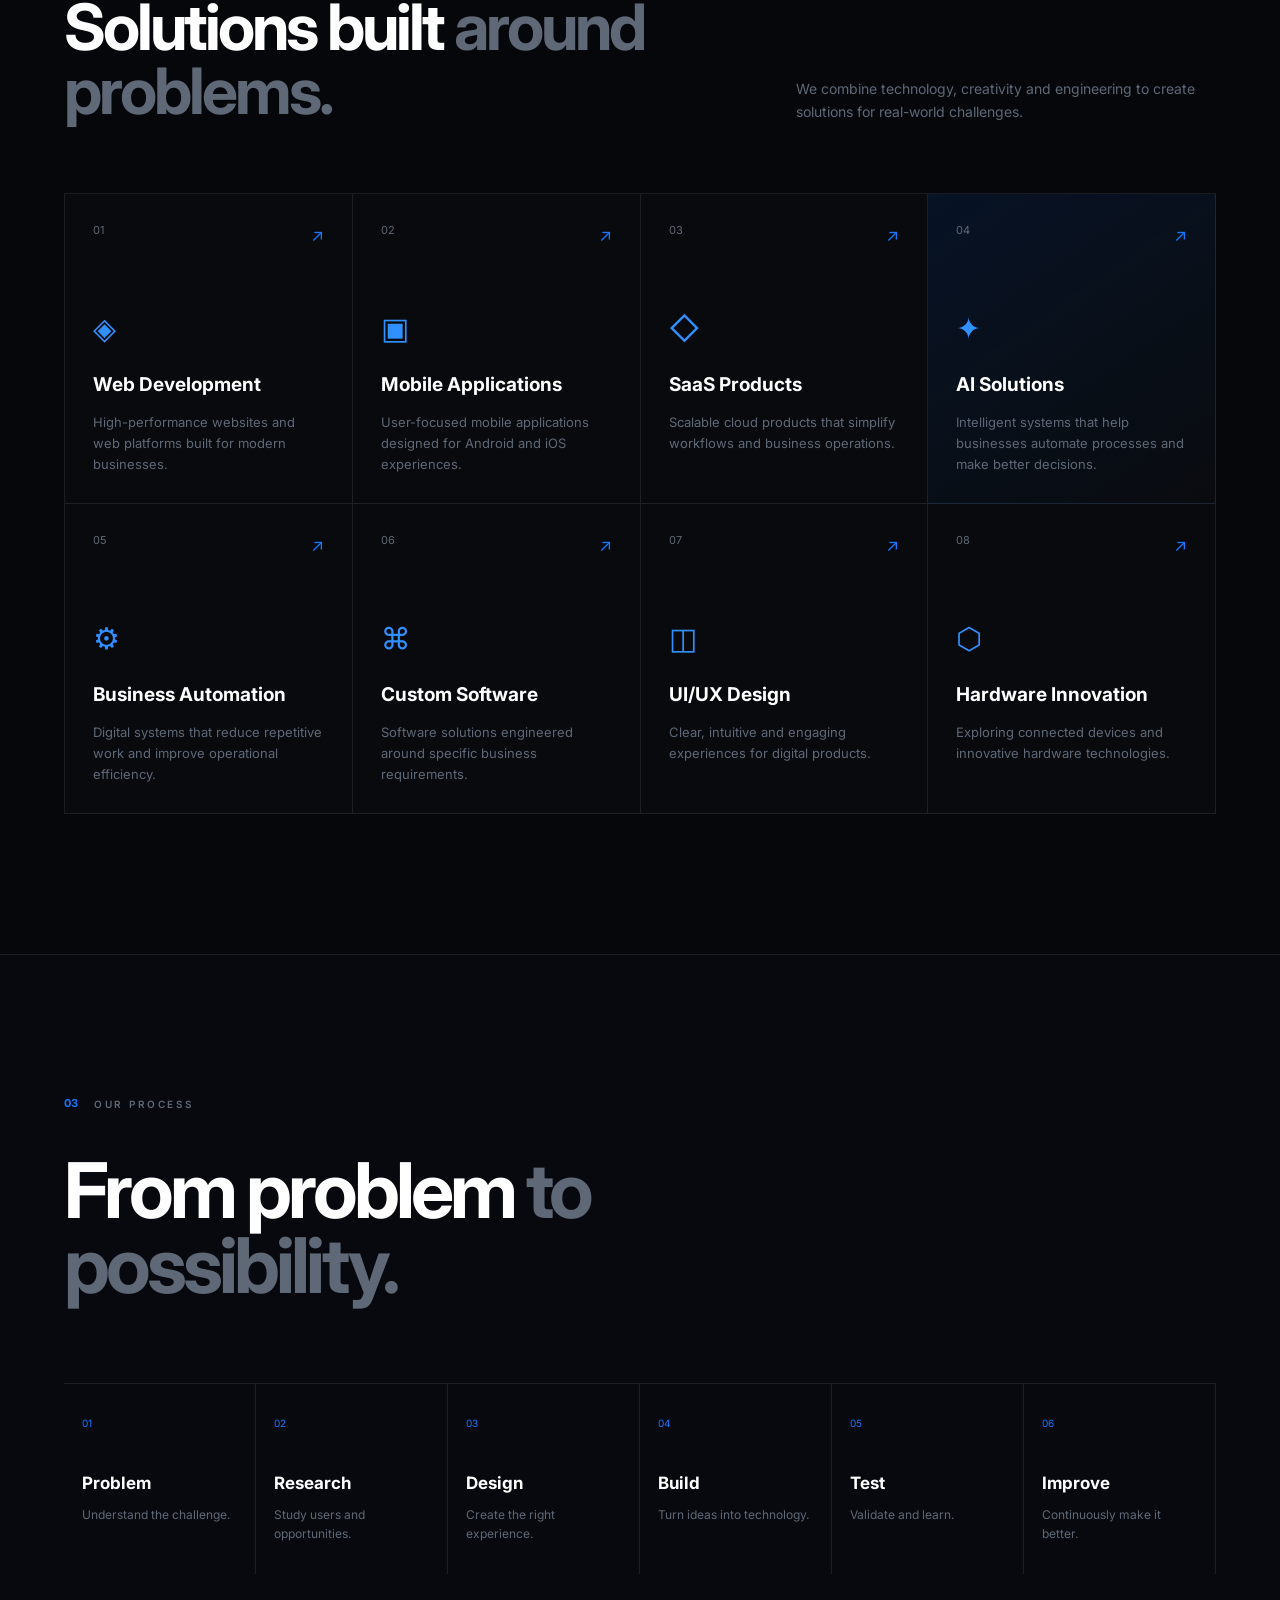
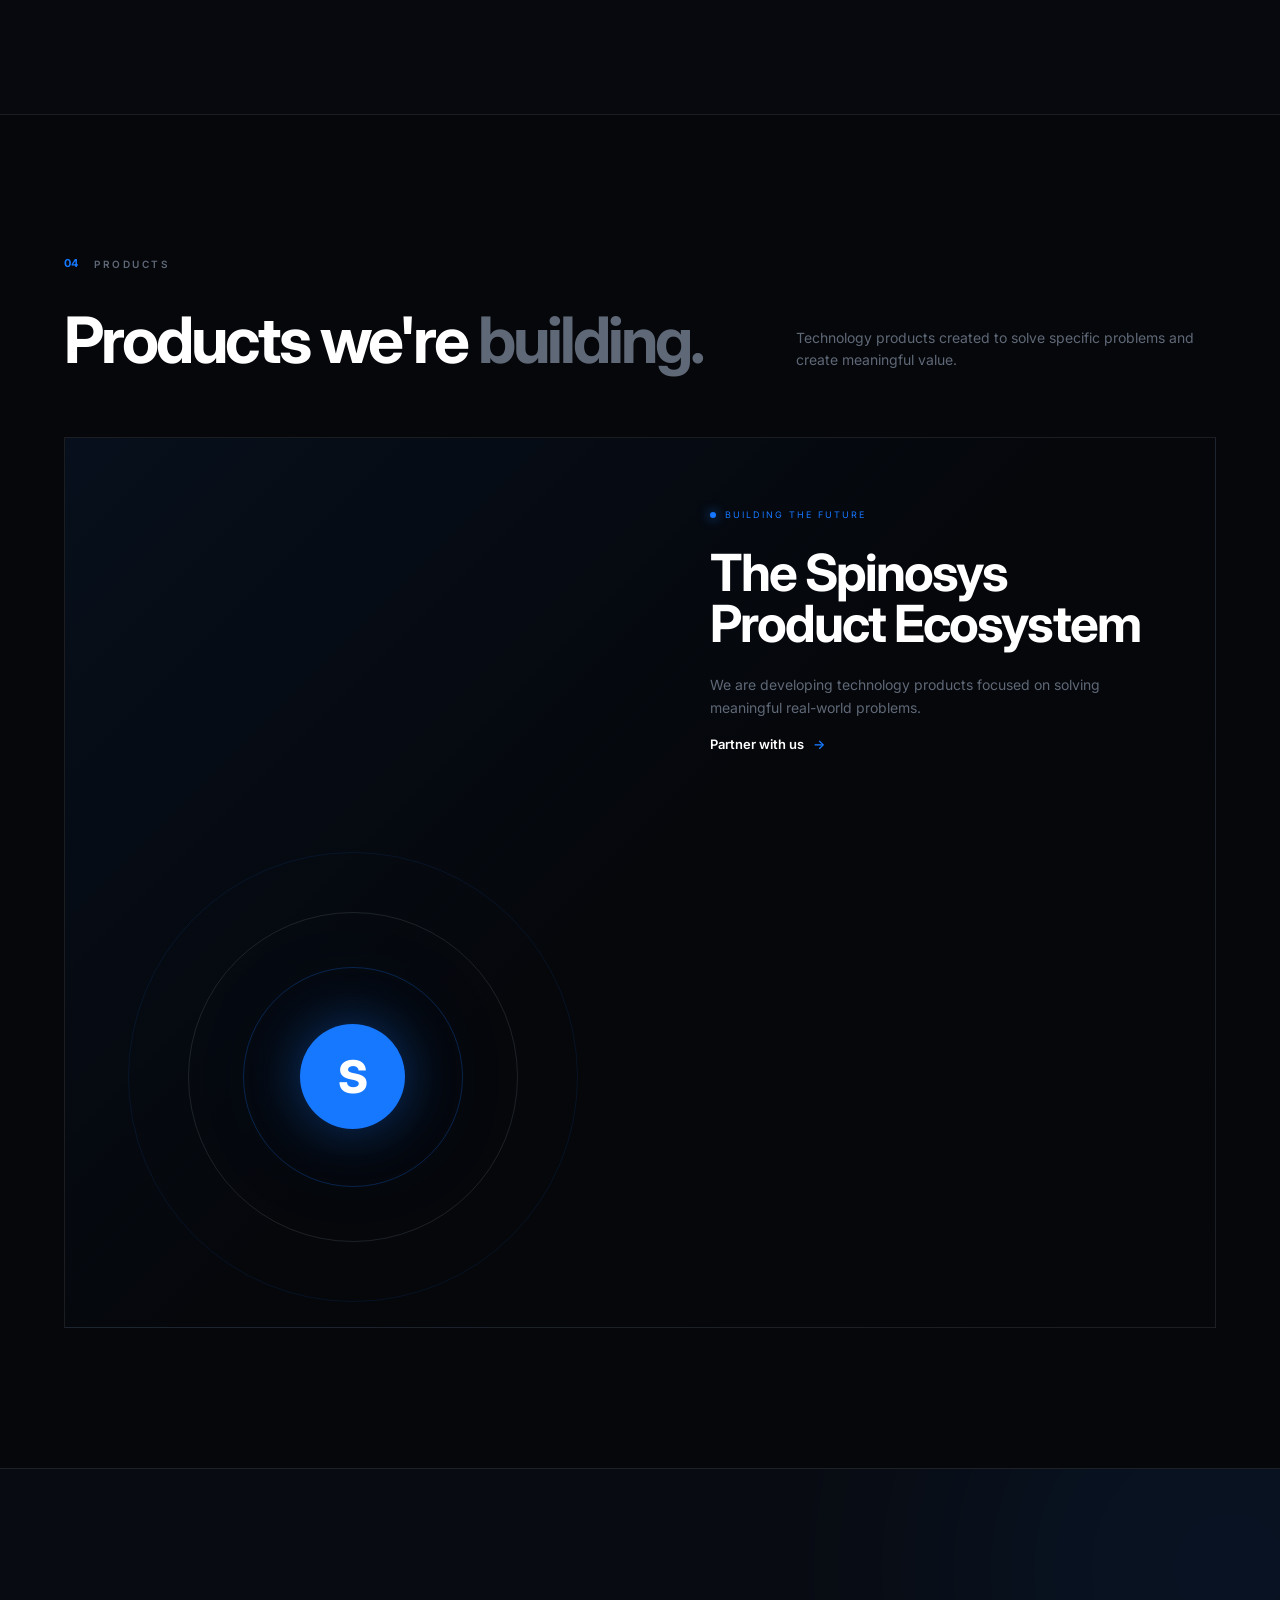
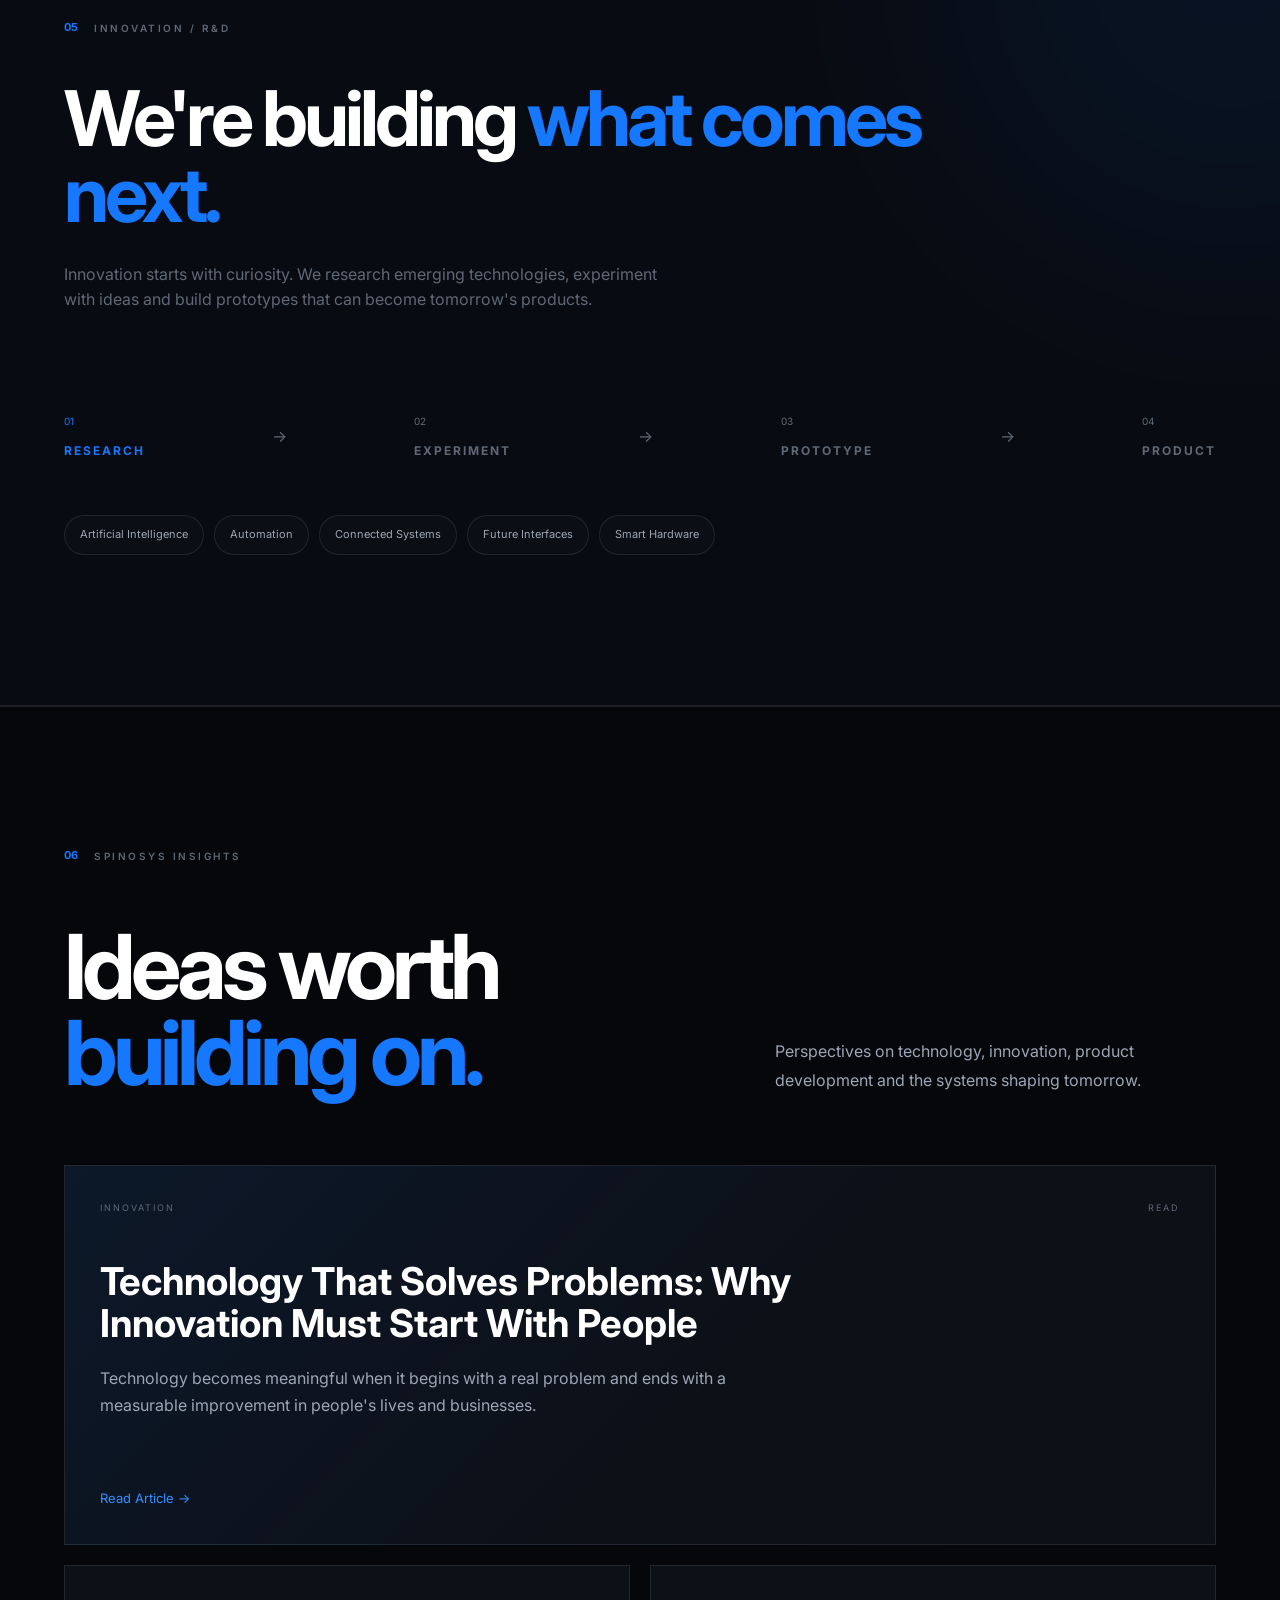
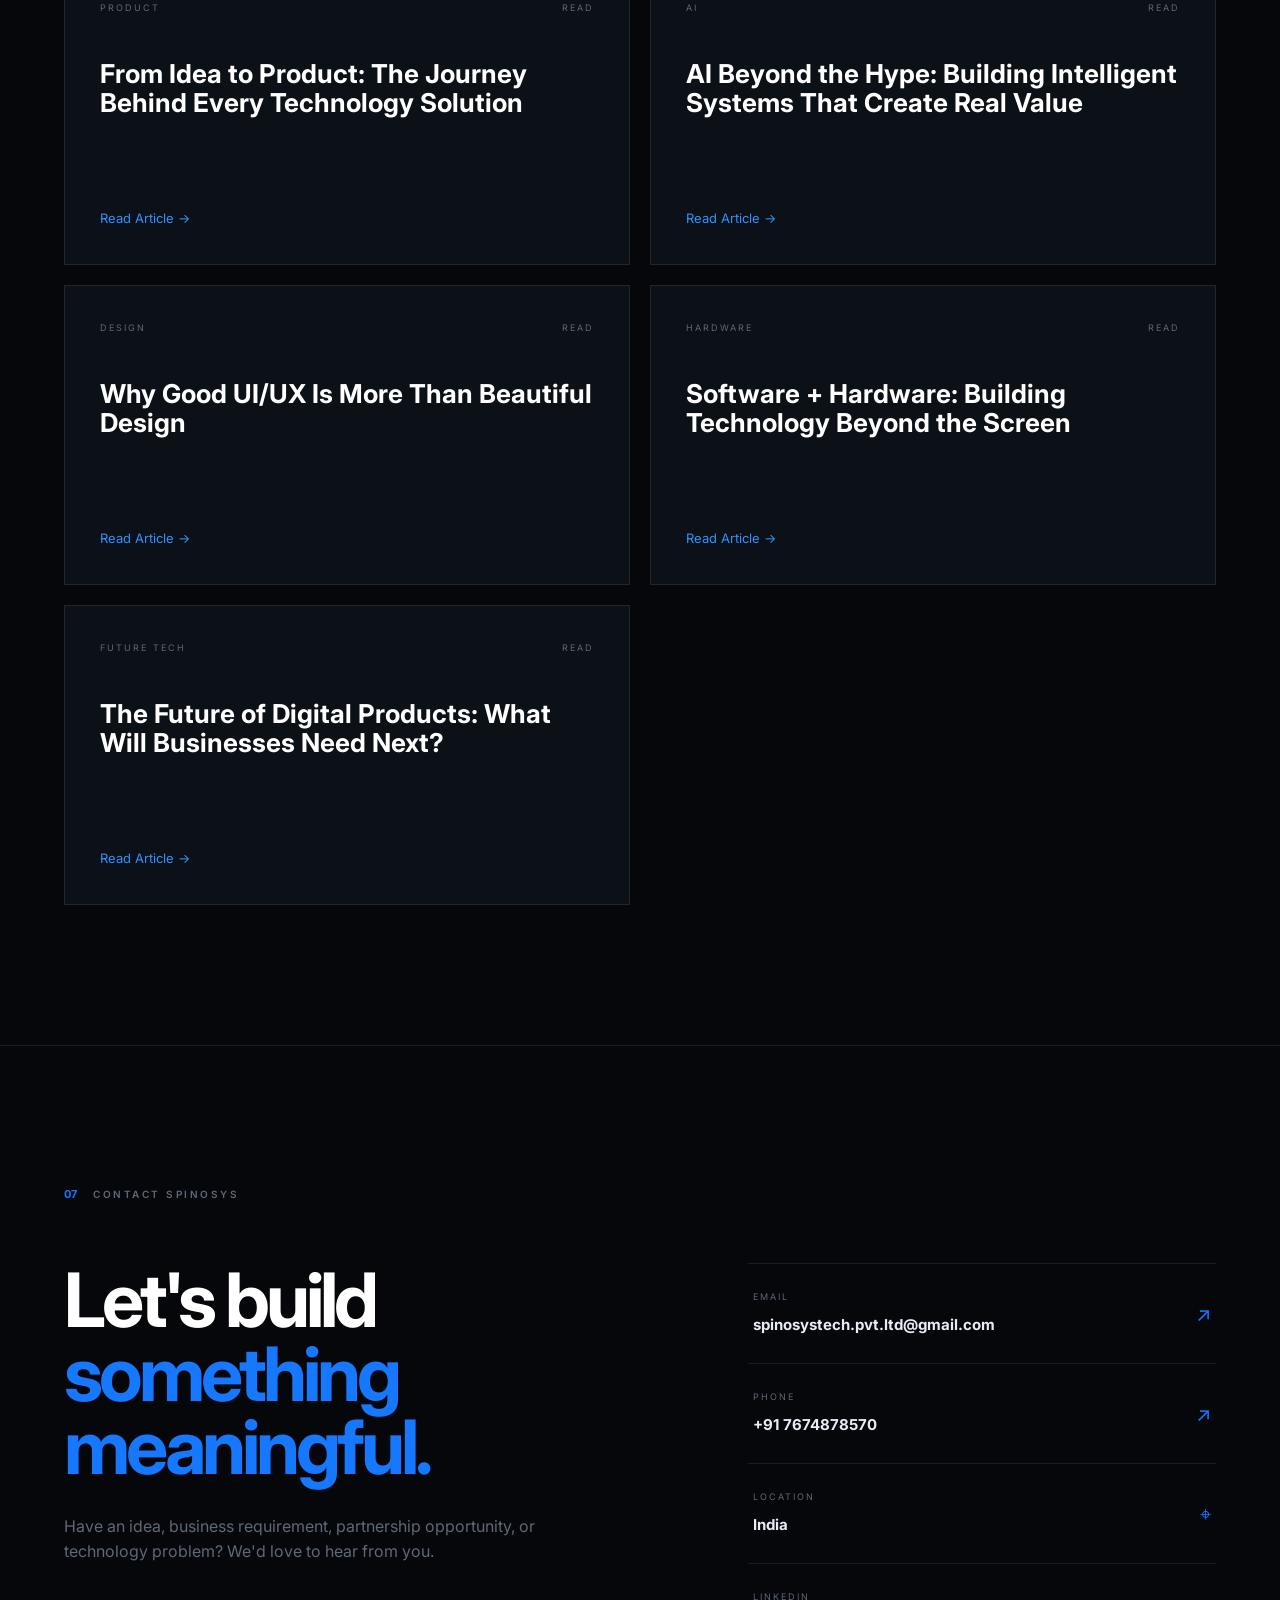
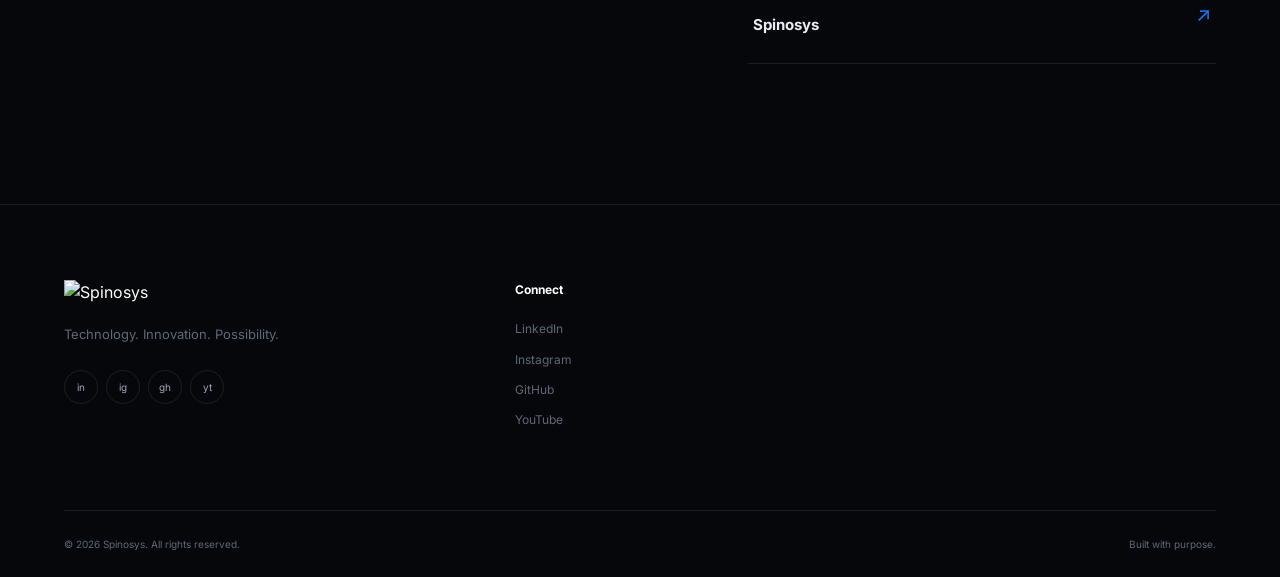
==== commit cee3b4bb: "Update index.html" ====
--- a/index.html
+++ b/index.html
@@ -264,7 +264,7 @@
             <div class="founder-card">
 
                 <div class="founder-image">
-                    <img src="founder-1.jpg" alt="Syam Chandra Paul">
+                    <img src="founder-1.png" alt="Syam Chandra Paul">
                 </div>
 
                 <div class="founder-info">
@@ -309,7 +309,7 @@
                     <p class="founder-bio">
                         Keerthi Priya is the Co-Founder & CTO of Spinosys,
                         responsible for technology, engineering and product
-                        development. He works on transforming ideas into
+                        development. She works on transforming ideas into
                         reliable and scalable technology solutions.
                     </p>
 
--- a/style.css
+++ b/style.css
@@ -1932,31 +1932,3 @@
     border-color: var(--blue);
     color: white;
 }
-
-
-/* MOBILE */
-
-@media (max-width: 700px) {
-
-    .founders-section {
-        padding: 90px 0;
-    }
-
-    .founders-heading {
-        grid-template-columns: 1fr;
-        gap: 30px;
-        margin-top: 40px;
-    }
-
-    .founders-heading h2 {
-        letter-spacing: -3px;
-    }
-
-    .founders-grid {
-        grid-template-columns: 1fr;
-    }
-
-    .founder-image {
-        height: 420px;
-    }
-}
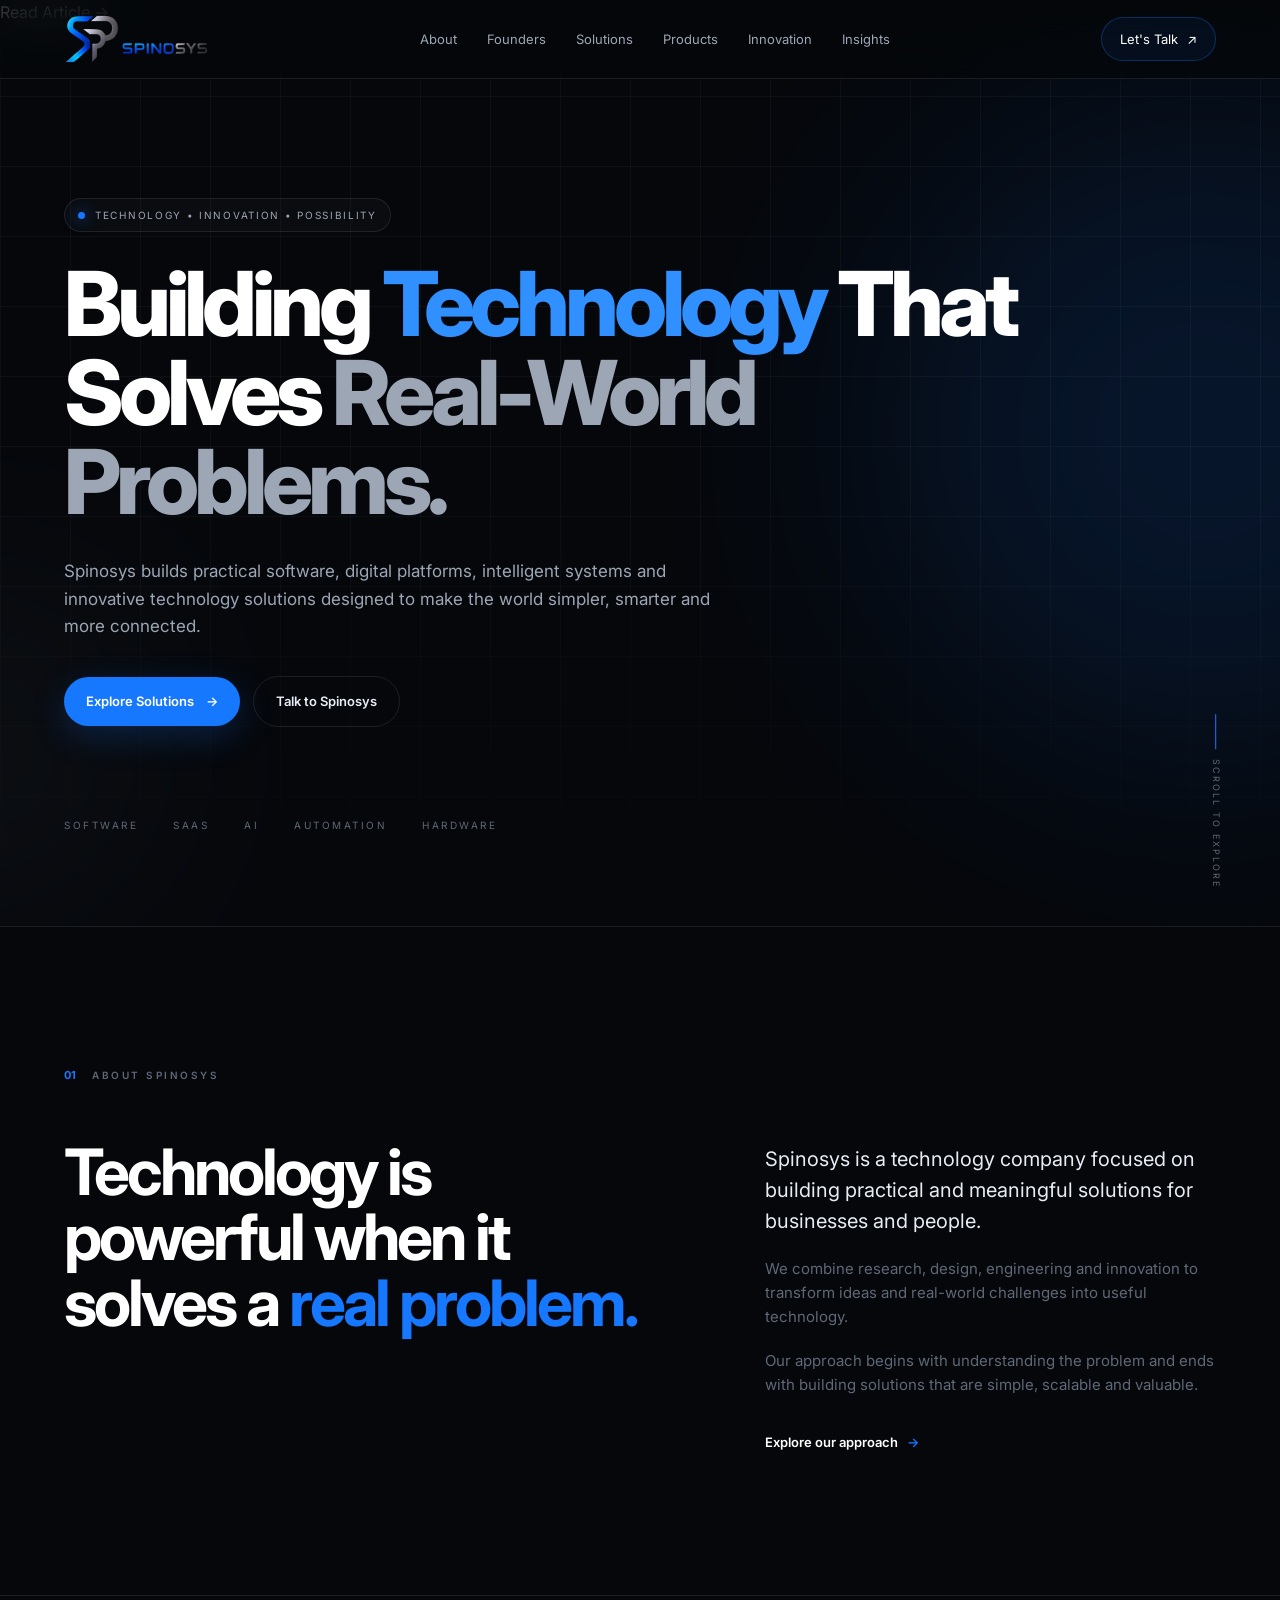
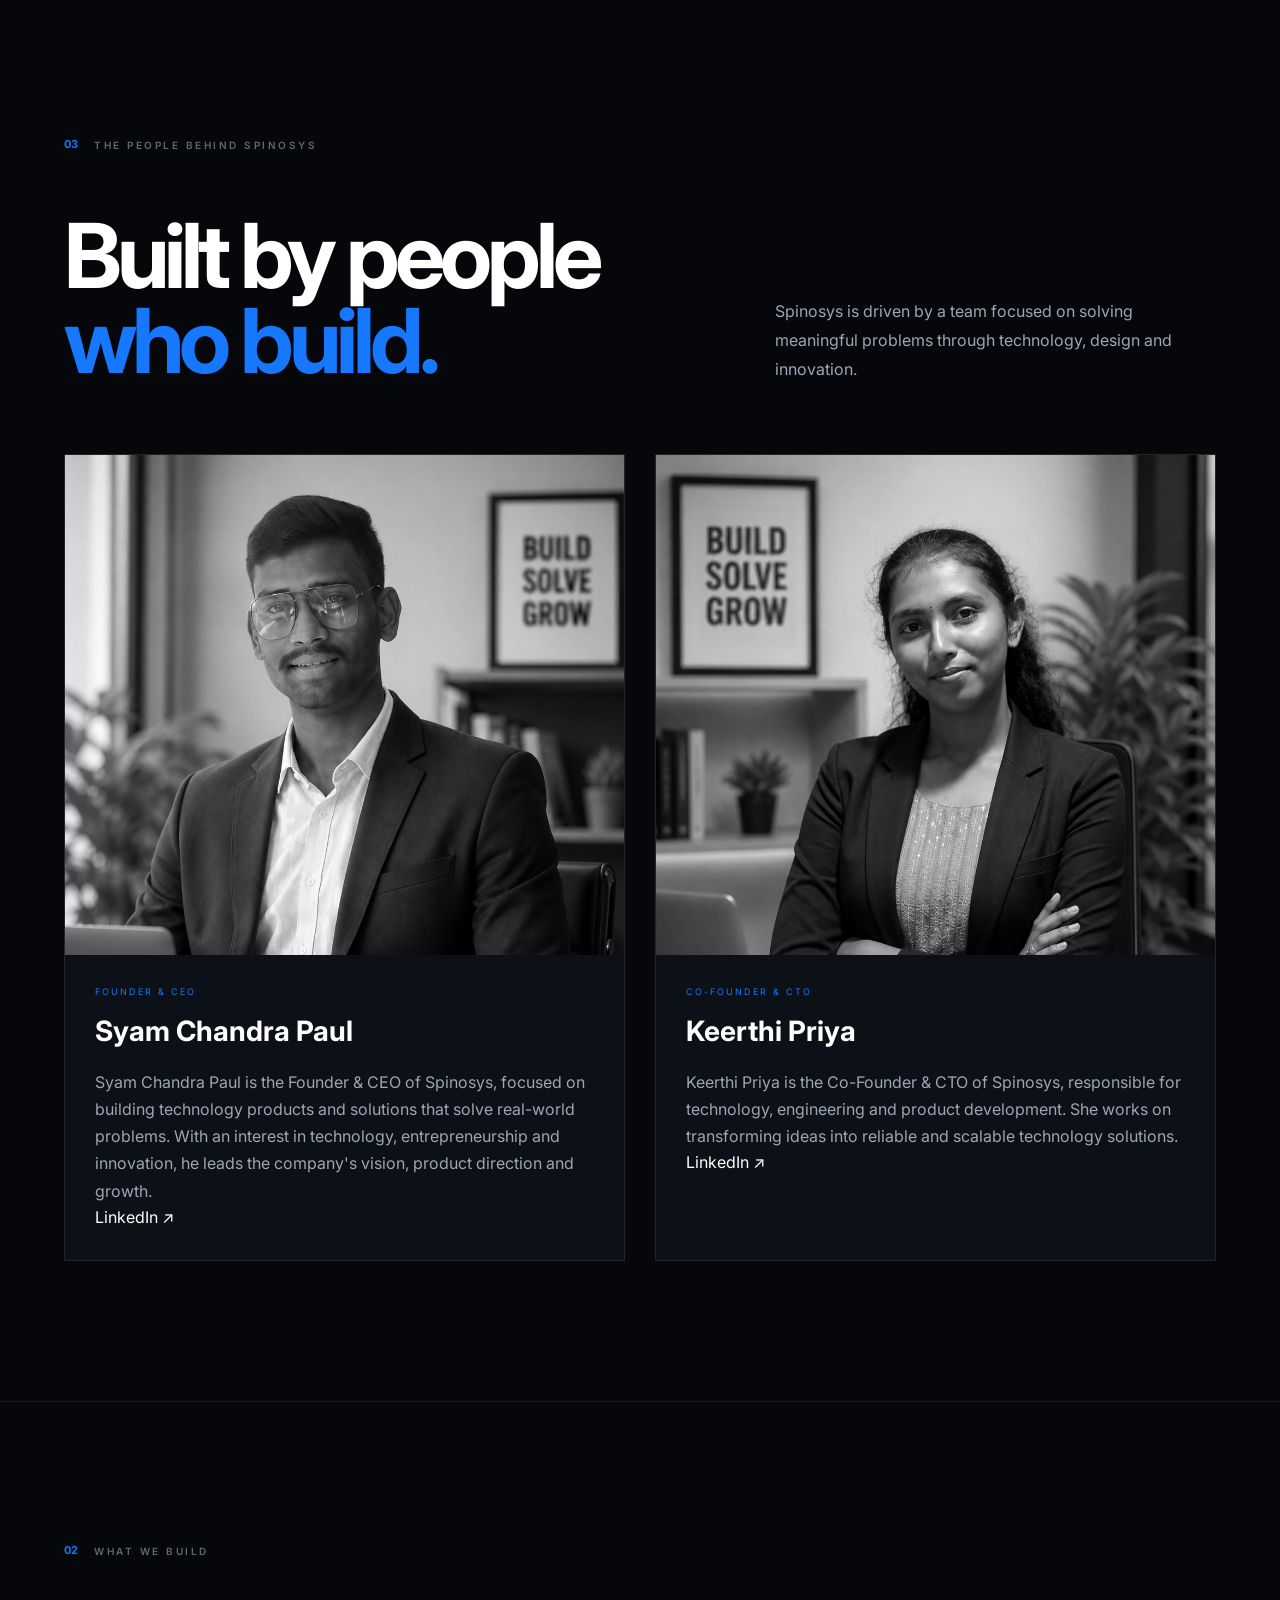
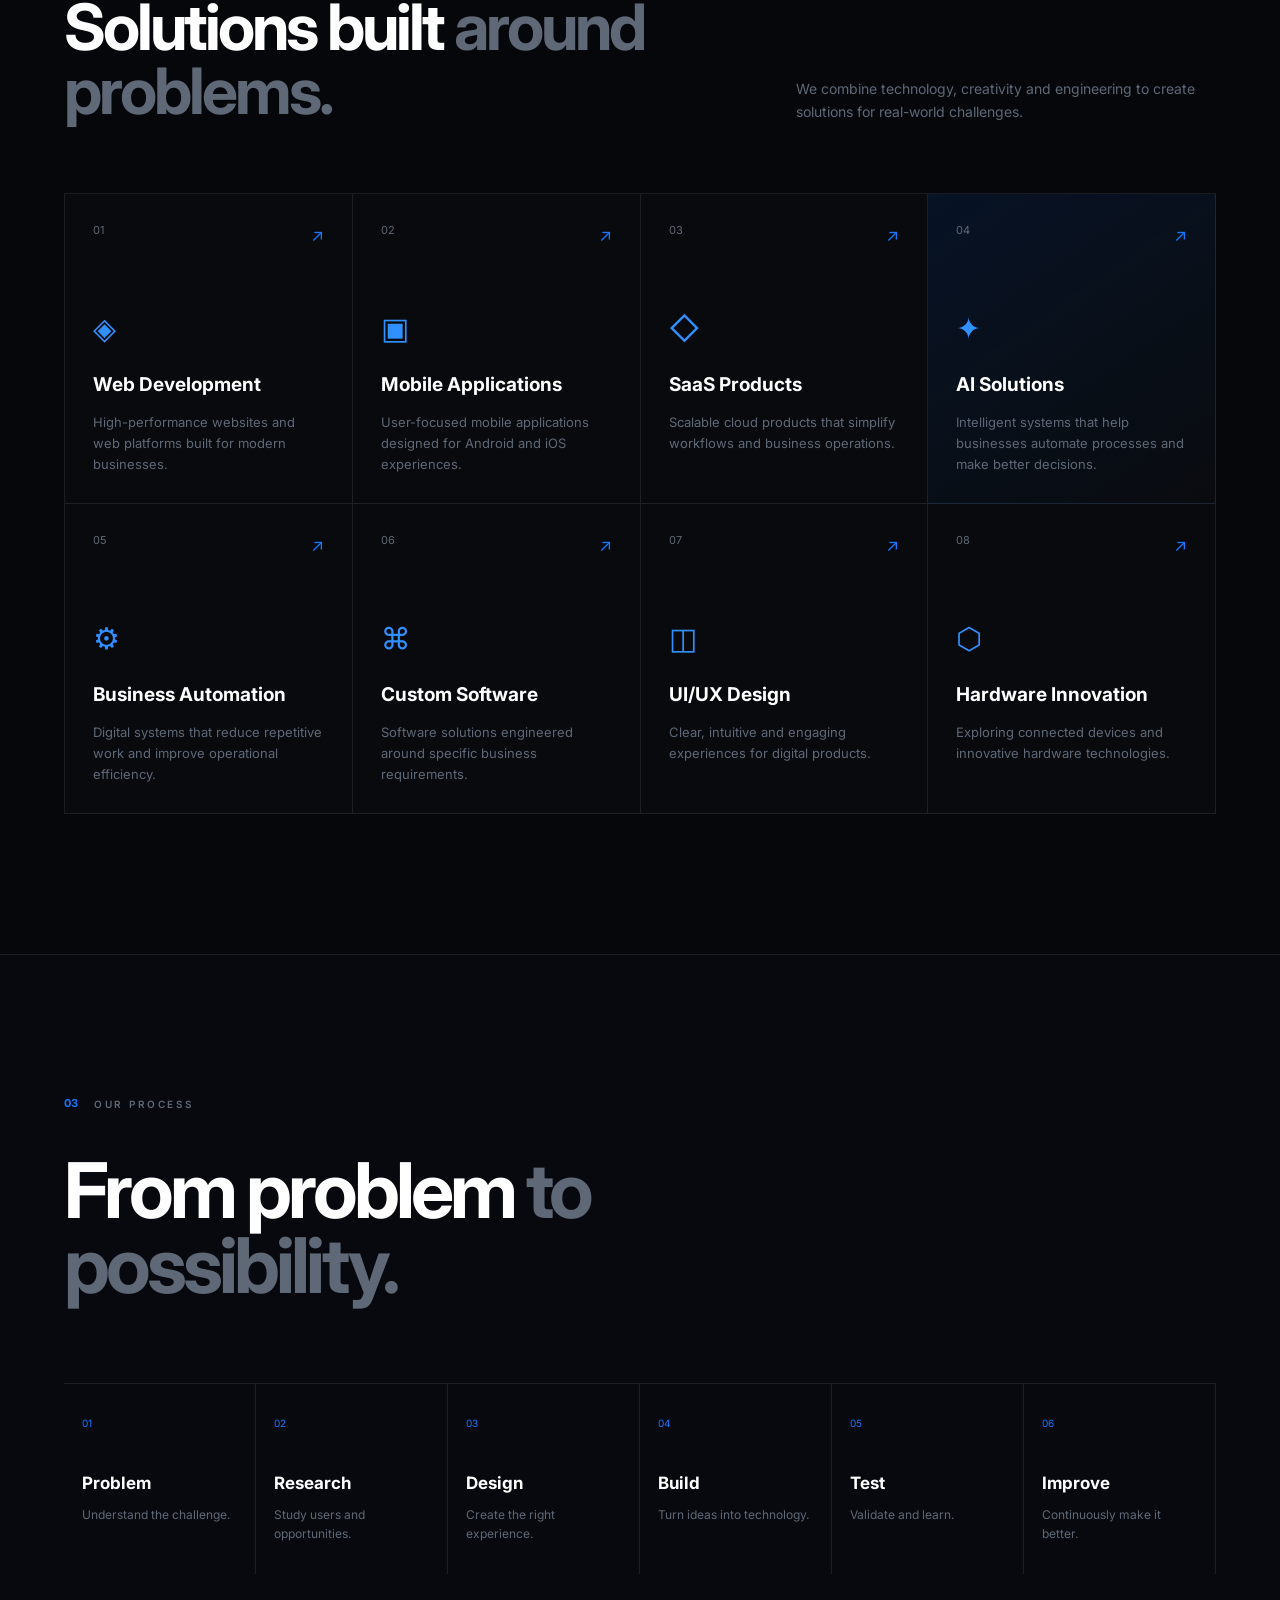
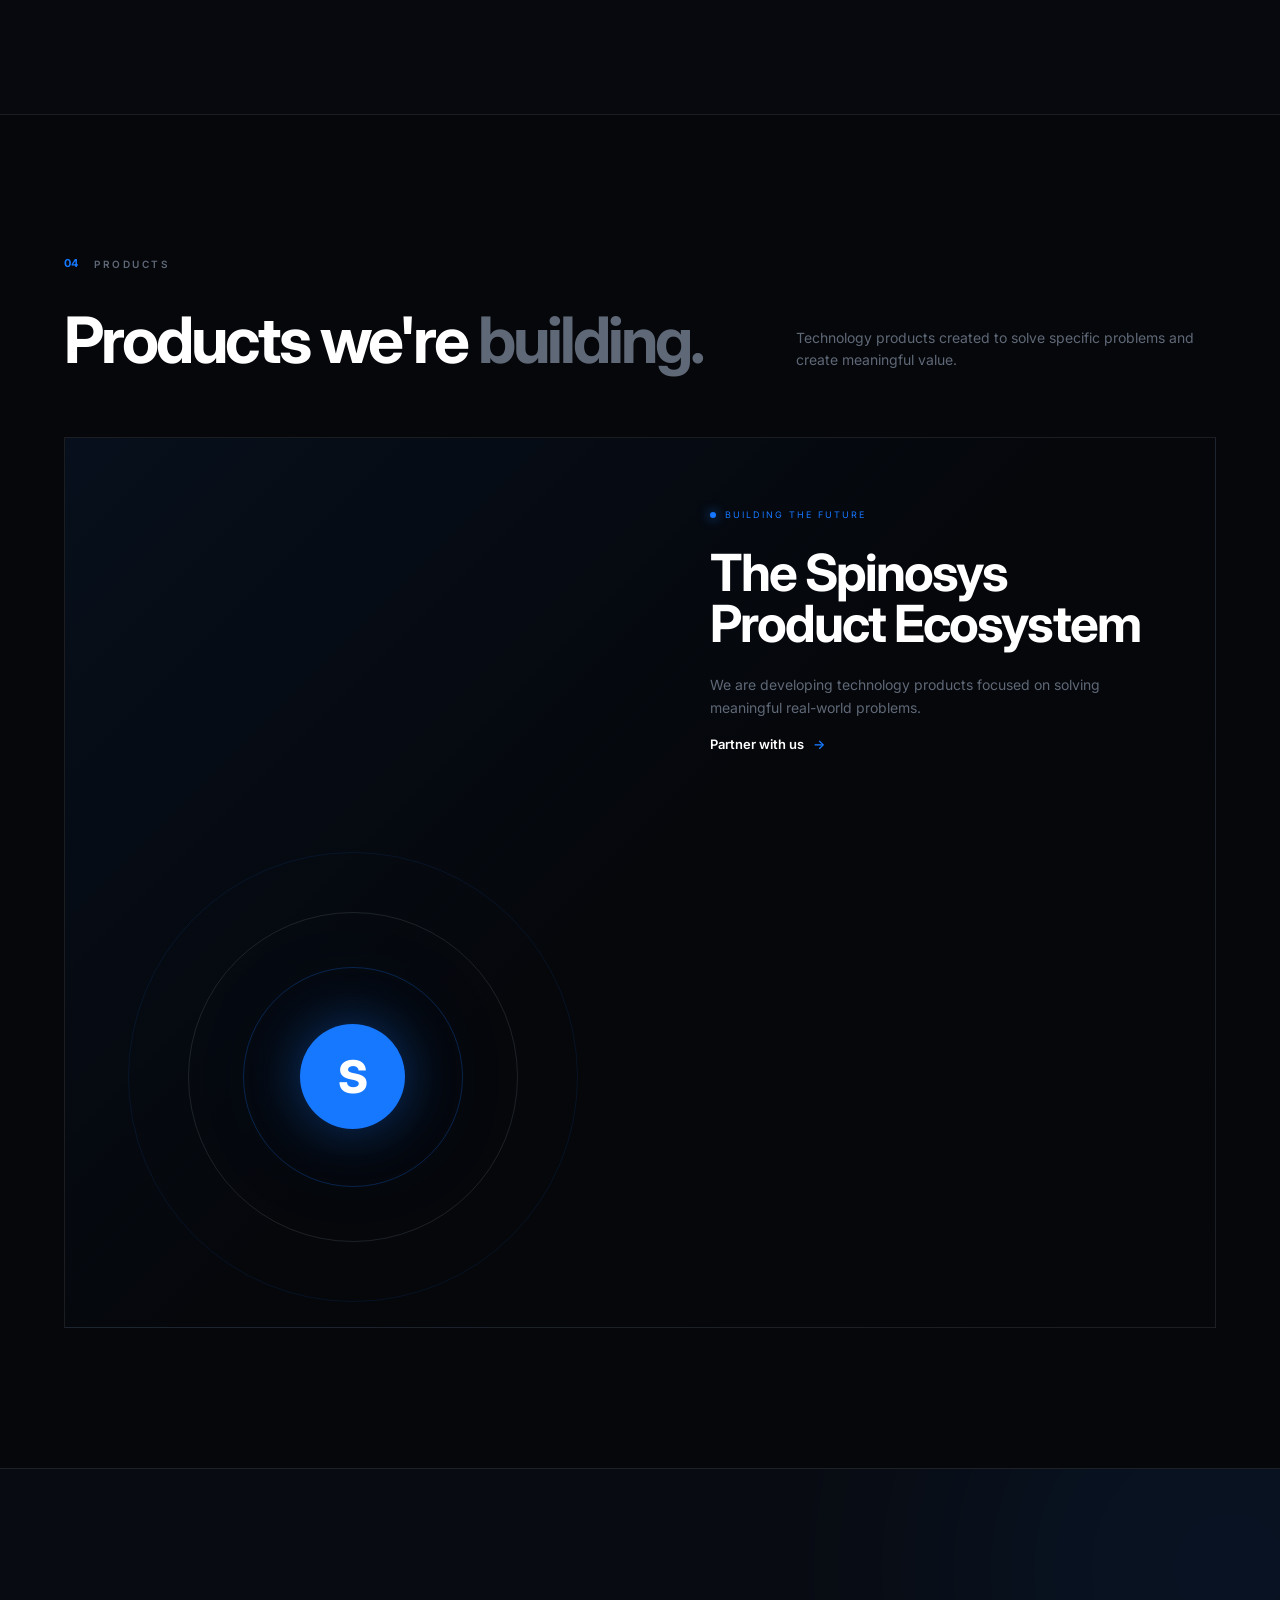
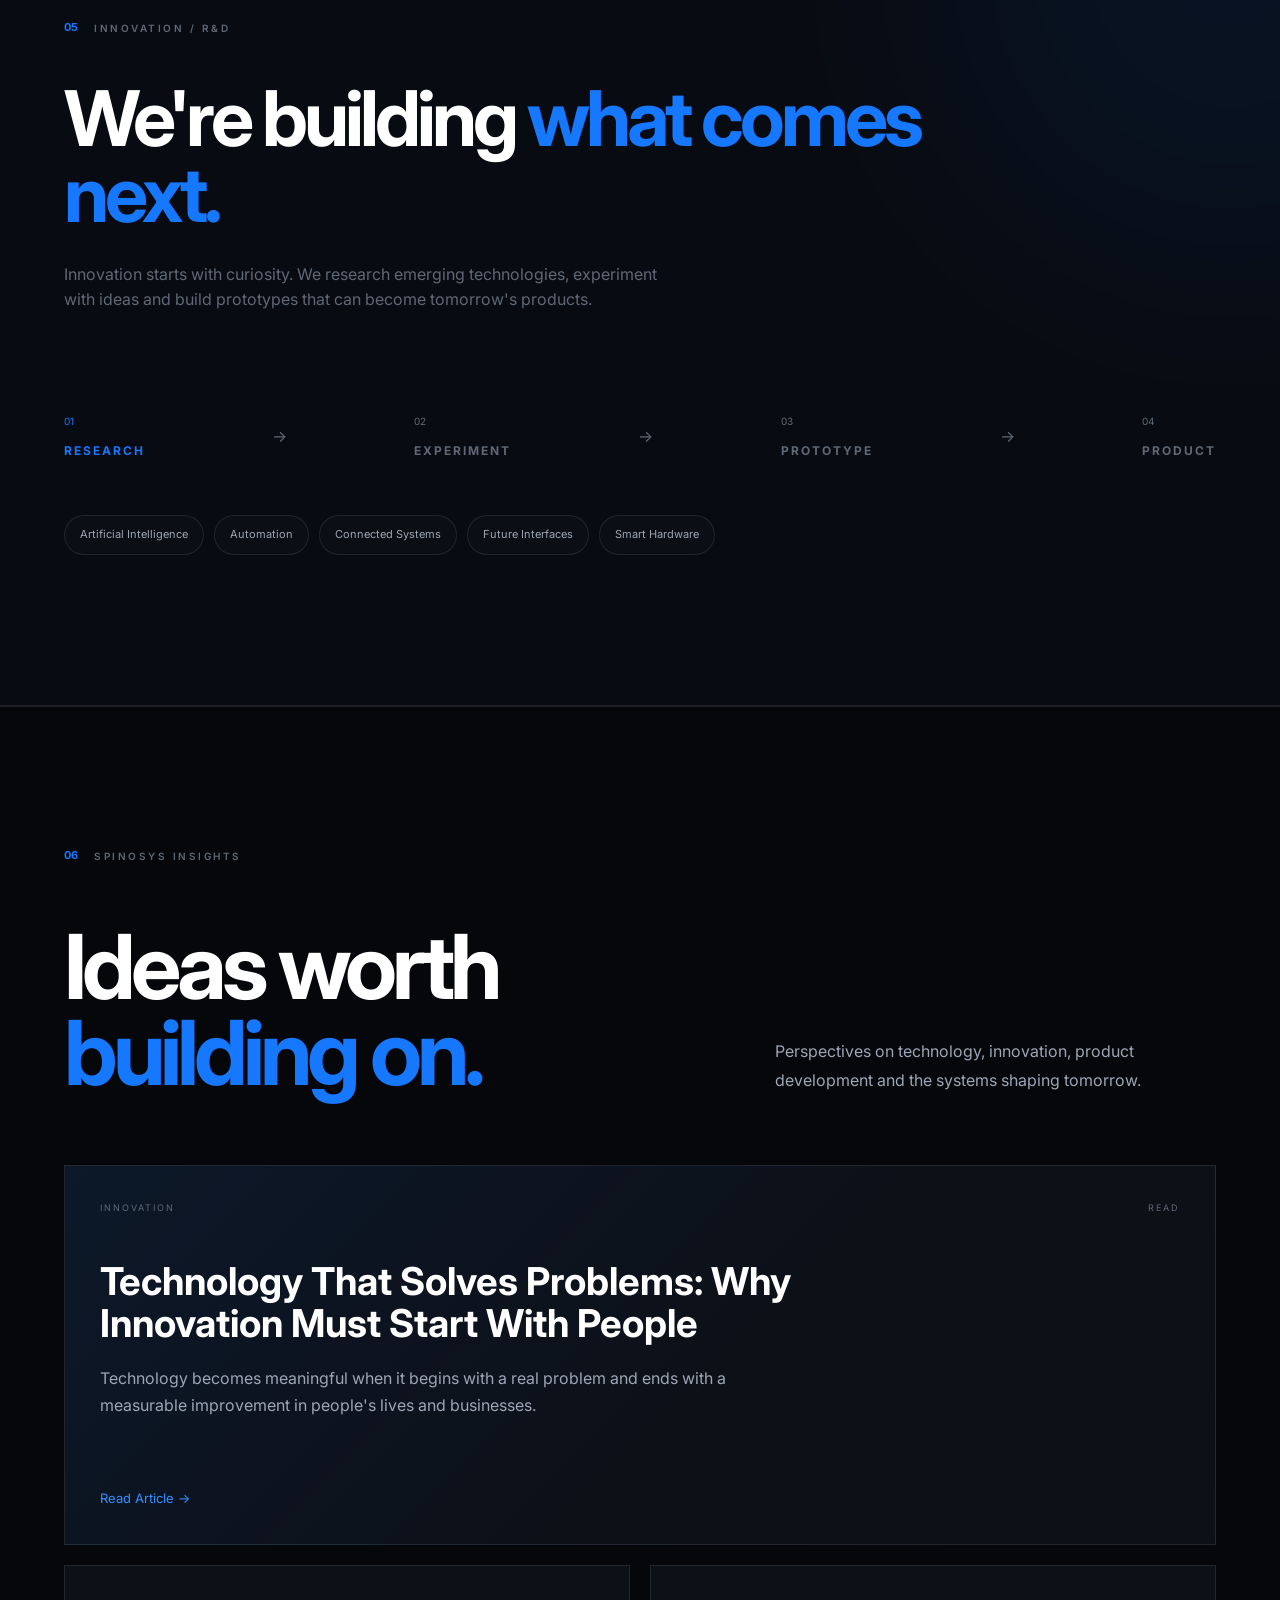
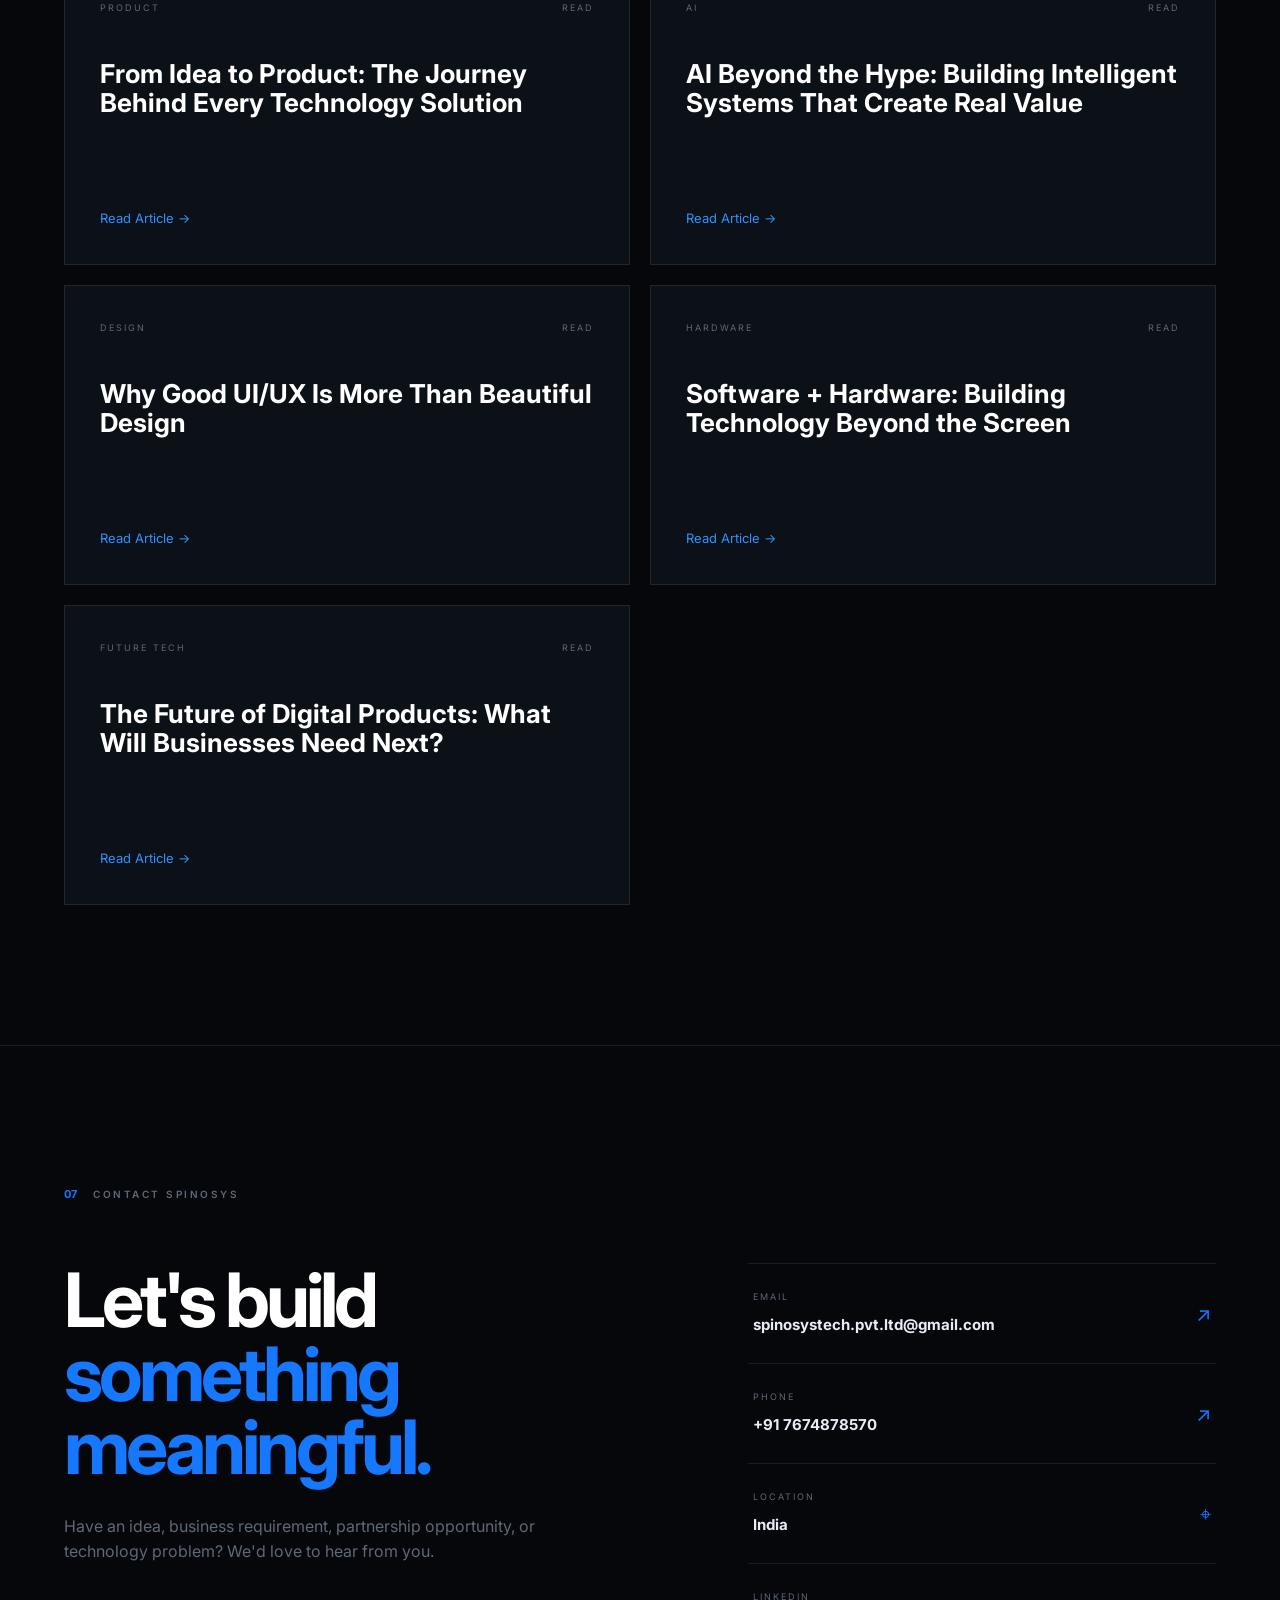
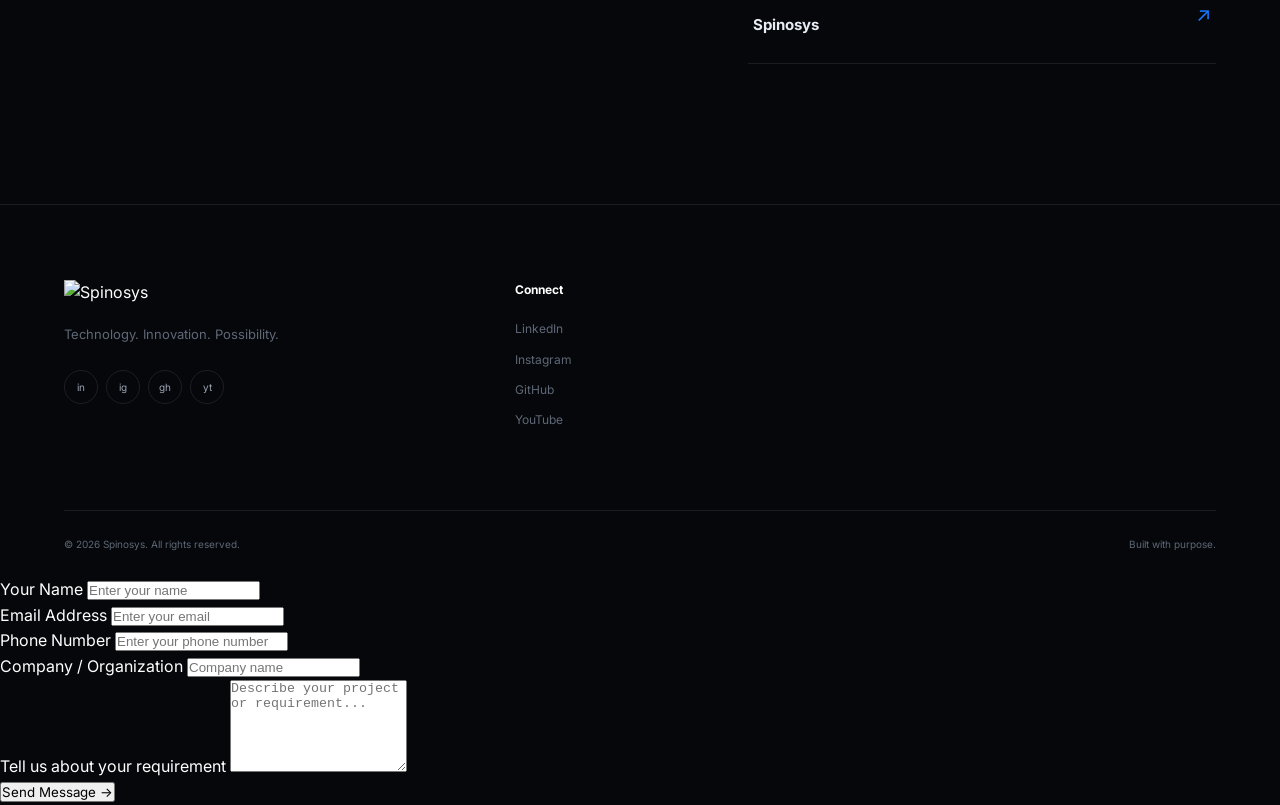
==== commit edc40da4: "Update index.html" ====
--- a/index.html
+++ b/index.html
@@ -1120,6 +1120,84 @@
 
 </footer>
 
+    <!-- =========================
+        Enquiiry form
+    ========================= -->
+
+
+    <form action="https://api.web3forms.com/submit" method="POST" class="contact-form">
+
+    <!-- Web3Forms Access Key -->
+    <input type="hidden" name="access_key" value="bb81dd2a-0d86-458a-87d8-6a4c5f6bcf11">
+
+    <!-- Email Subject -->
+    <input type="hidden" name="subject" value="New Spinosys Website Enquiry">
+
+    <!-- From Name -->
+    <input type="hidden" name="from_name" value="Spinosys Website">
+
+    <div class="form-group">
+        <label>Your Name</label>
+        <input
+            type="text"
+            name="name"
+            placeholder="Enter your name"
+            required
+        >
+    </div>
+
+    <div class="form-group">
+        <label>Email Address</label>
+        <input
+            type="email"
+            name="email"
+            placeholder="Enter your email"
+            required
+        >
+    </div>
+
+    <div class="form-group">
+        <label>Phone Number</label>
+        <input
+            type="tel"
+            name="phone"
+            placeholder="Enter your phone number"
+        >
+    </div>
+
+    <div class="form-group">
+        <label>Company / Organization</label>
+        <input
+            type="text"
+            name="company"
+            placeholder="Company name"
+        >
+    </div>
+
+    <div class="form-group">
+        <label>Tell us about your requirement</label>
+        <textarea
+            name="message"
+            rows="6"
+            placeholder="Describe your project or requirement..."
+            required
+        ></textarea>
+    </div>
+
+    <!-- Spam Protection -->
+    <input
+        type="checkbox"
+        name="botcheck"
+        class="hidden"
+        style="display:none;"
+    >
+
+    <button type="submit" class="submit-button">
+        Send Message →
+    </button>
+
+</form>
+
 
 <script src="script.js"></script>
 
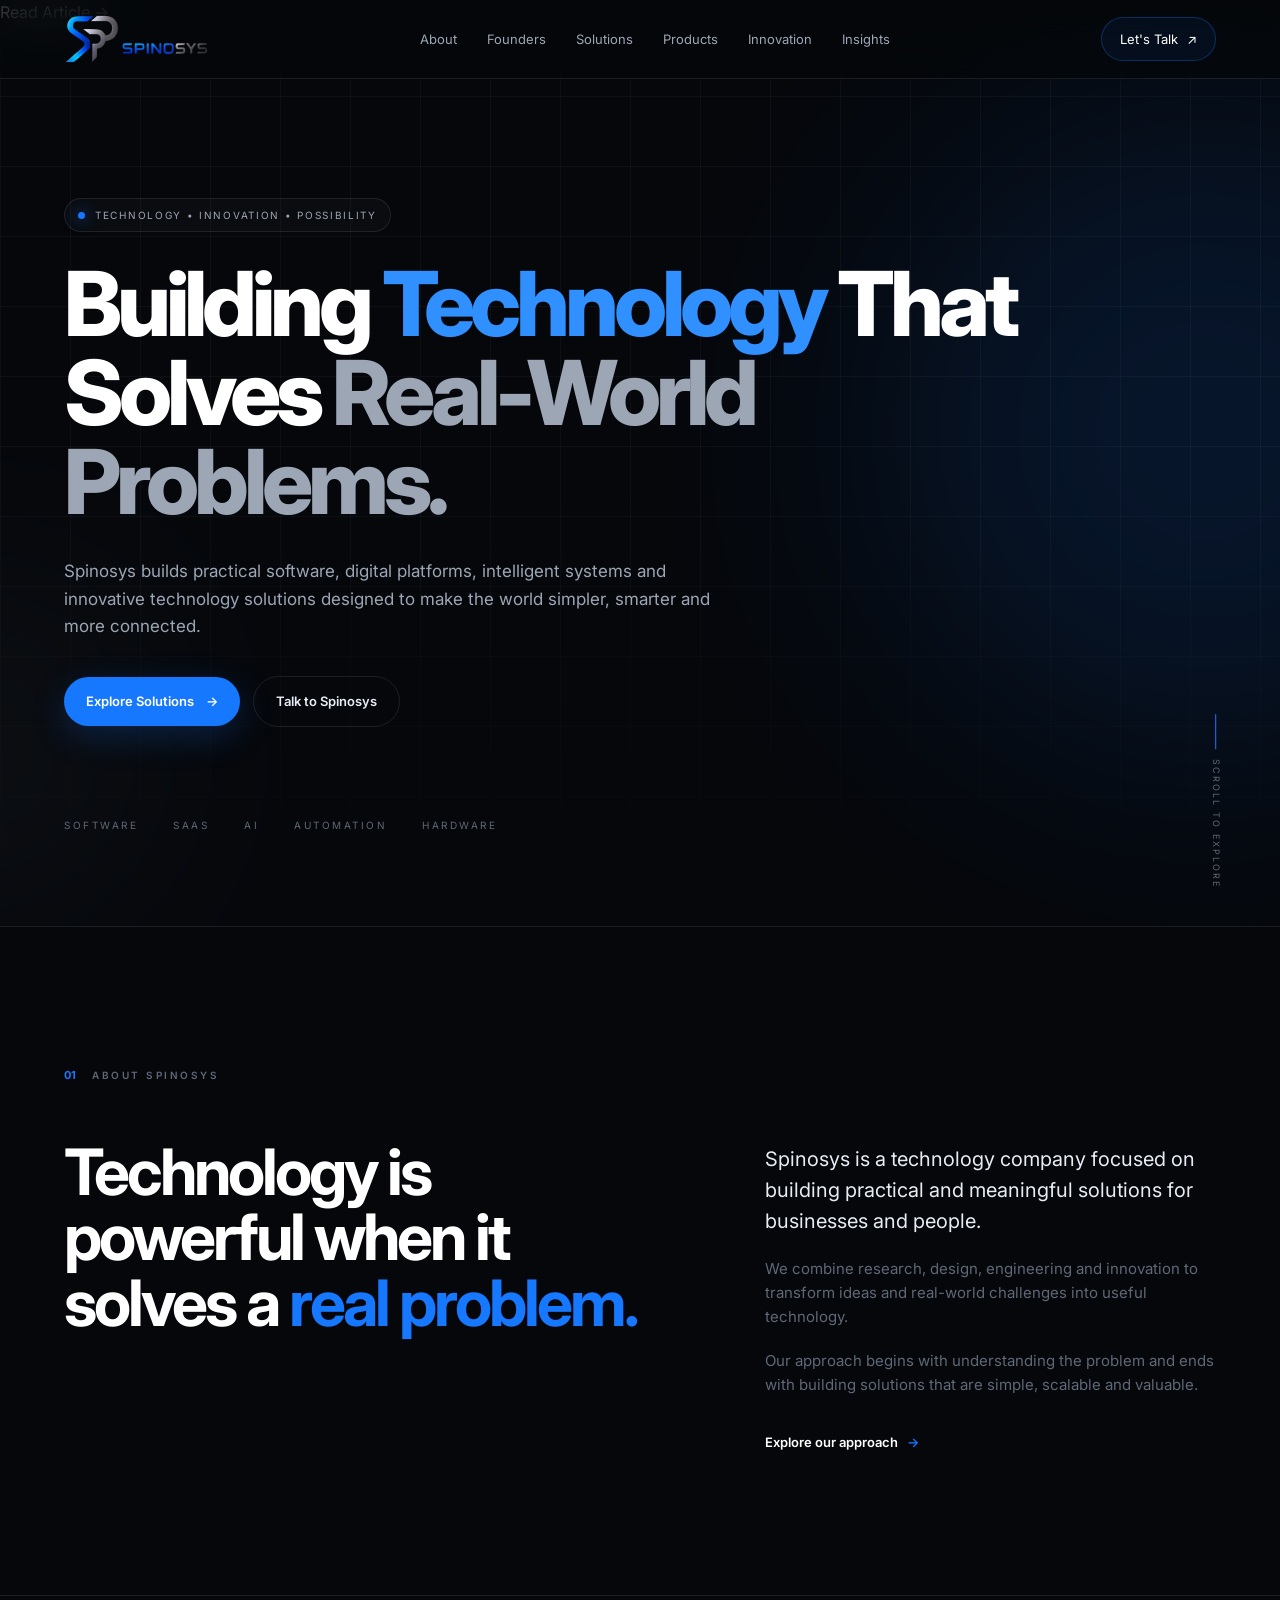
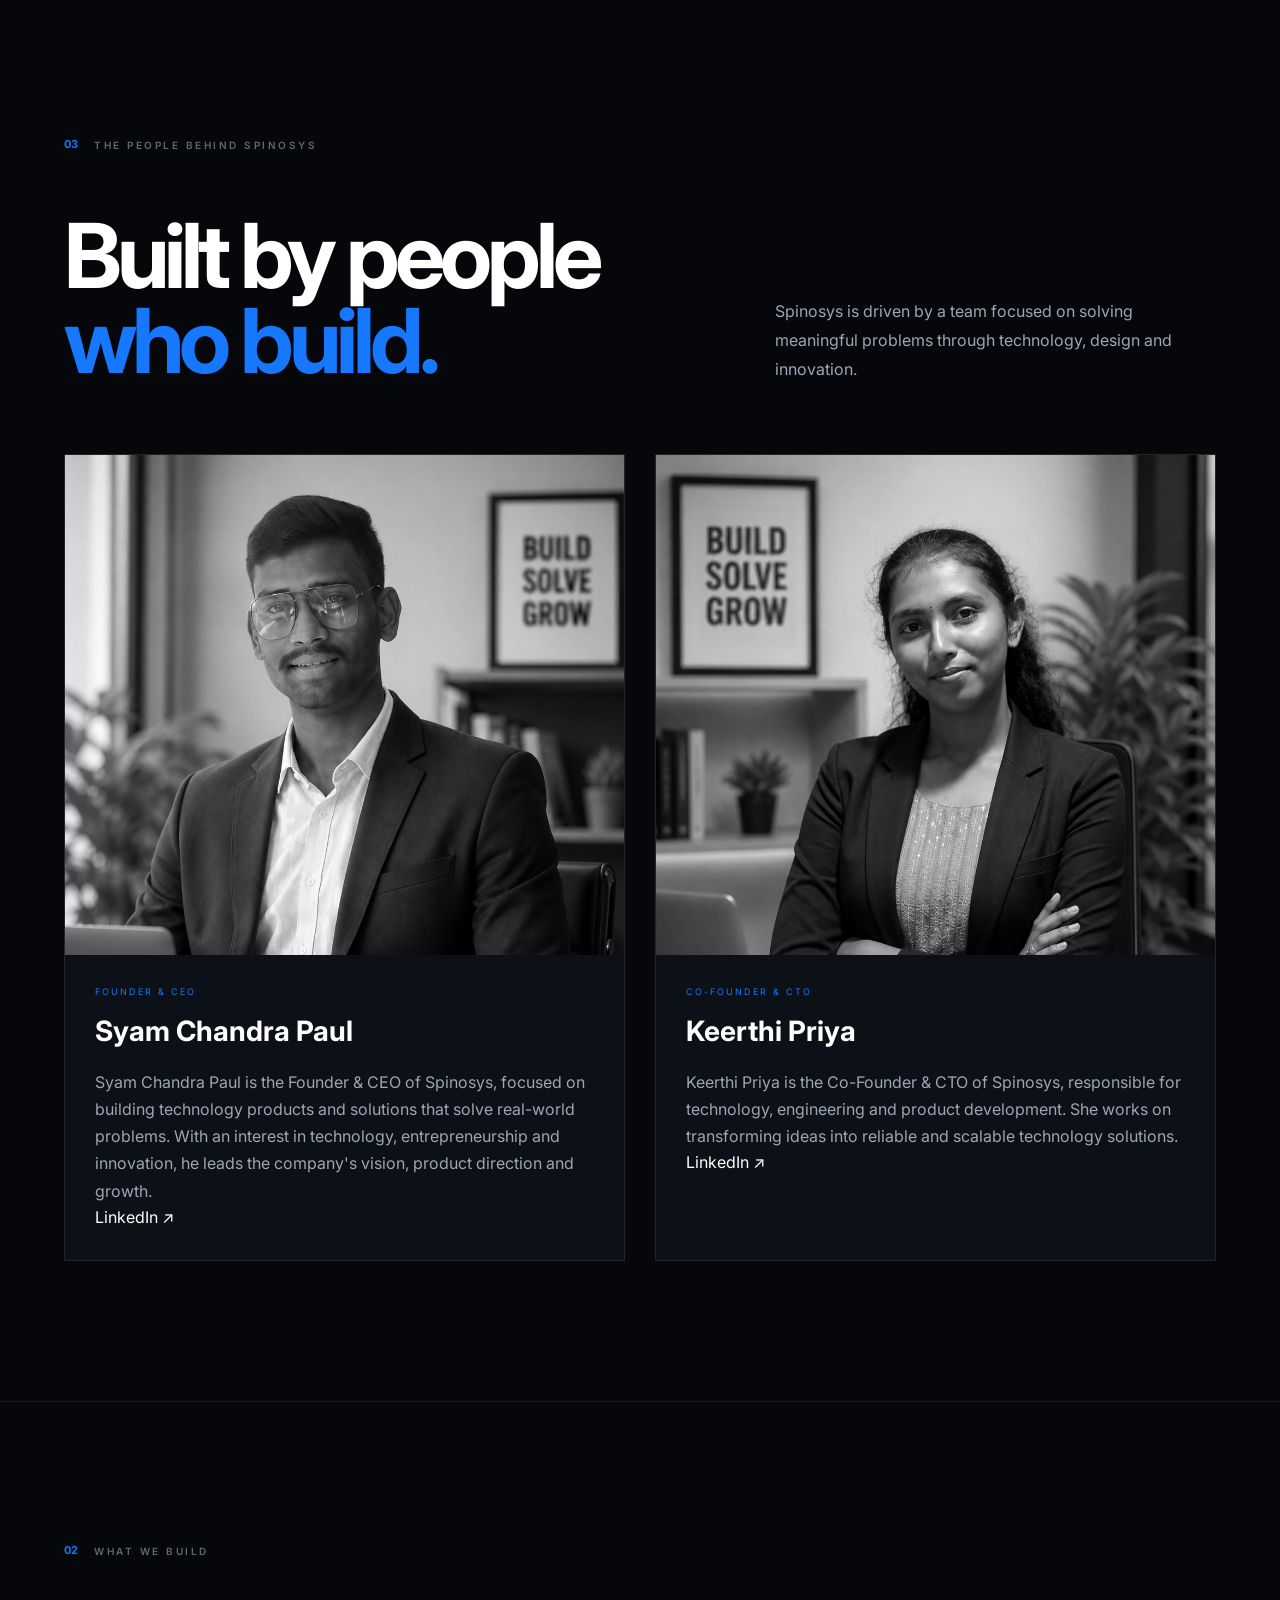
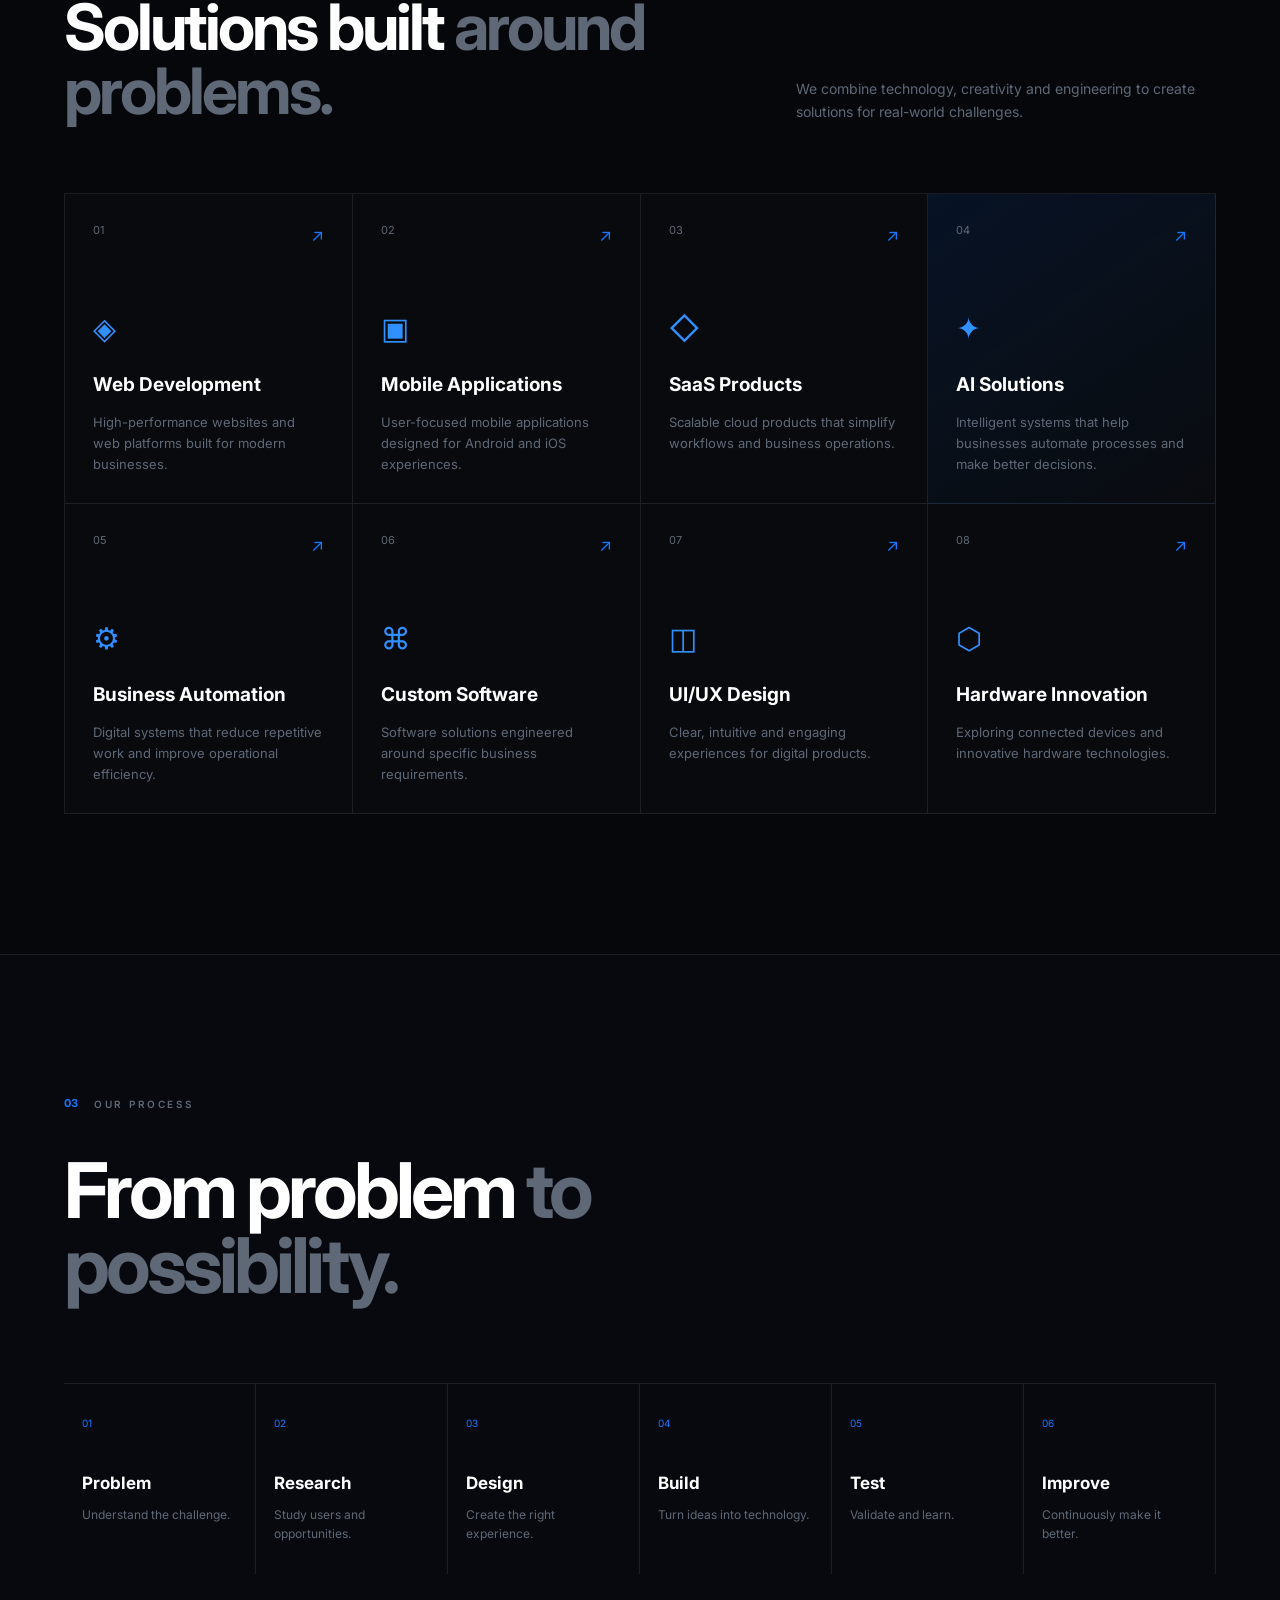
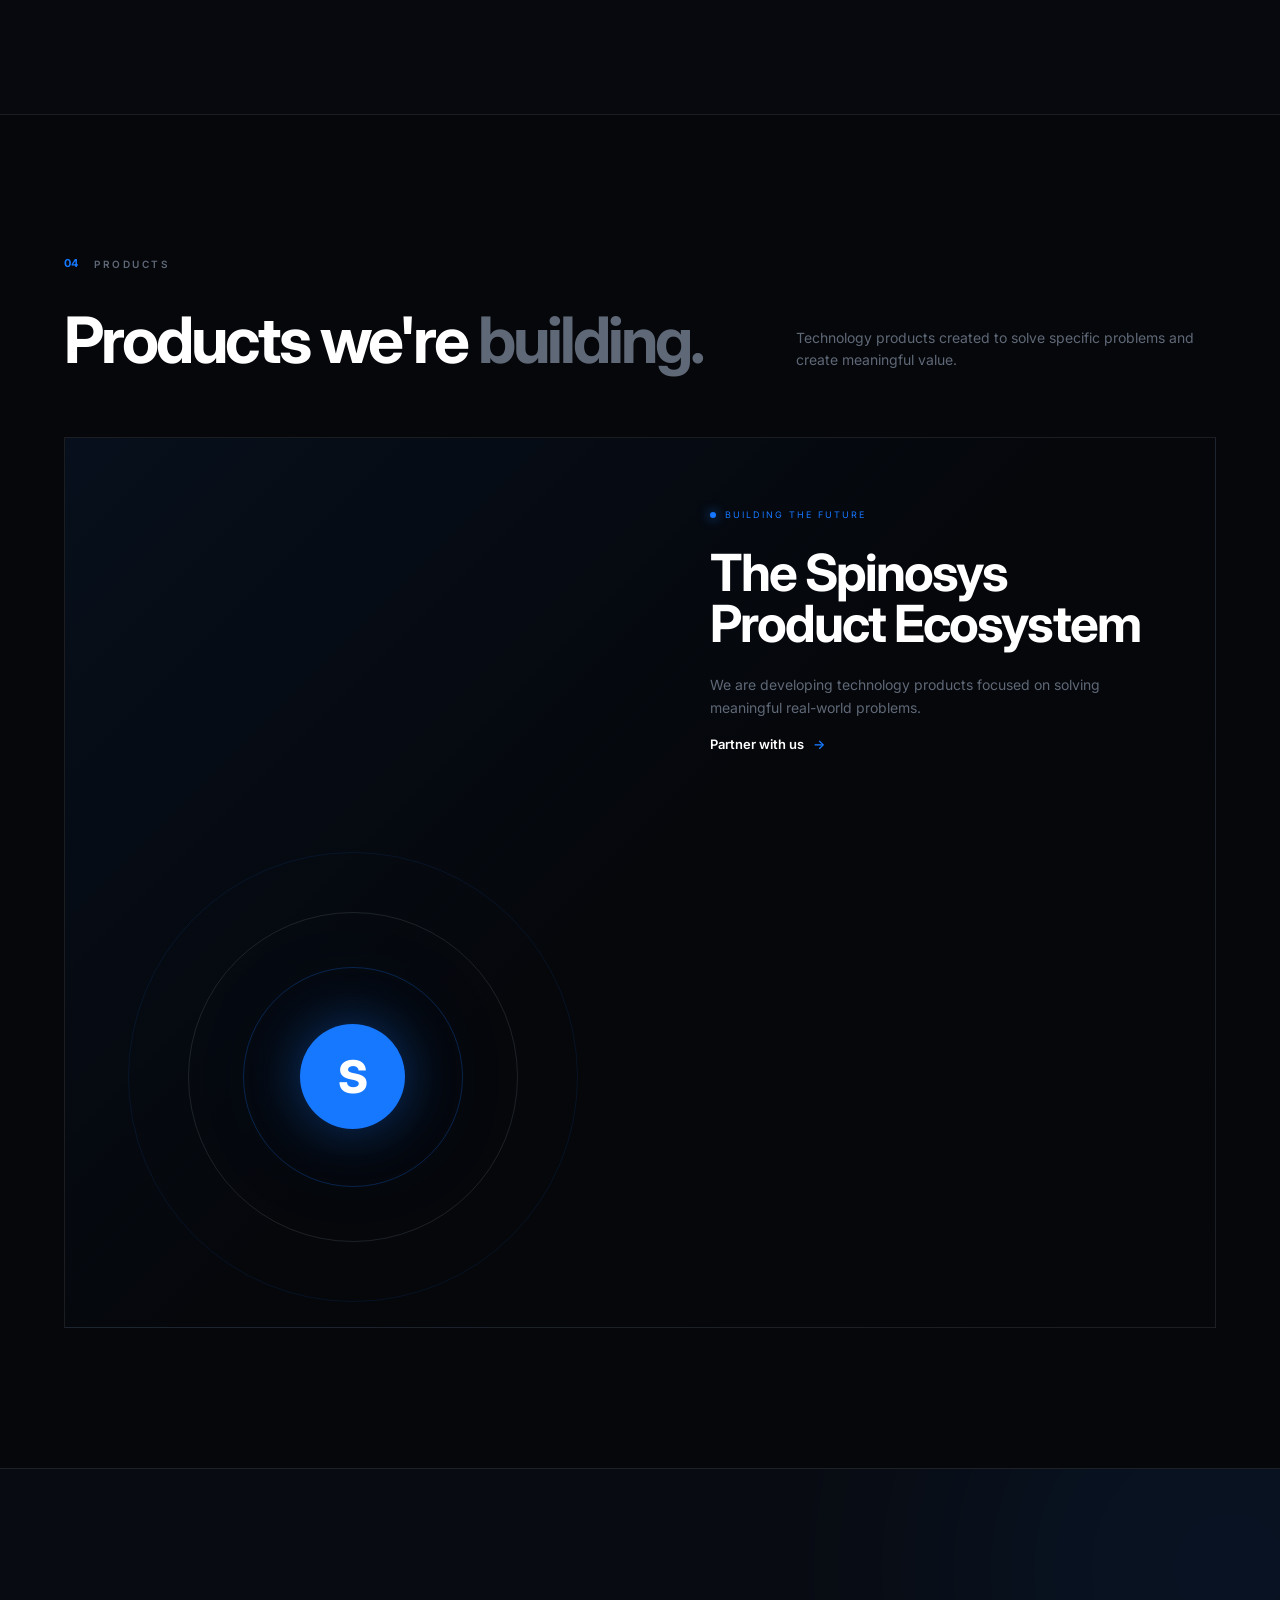
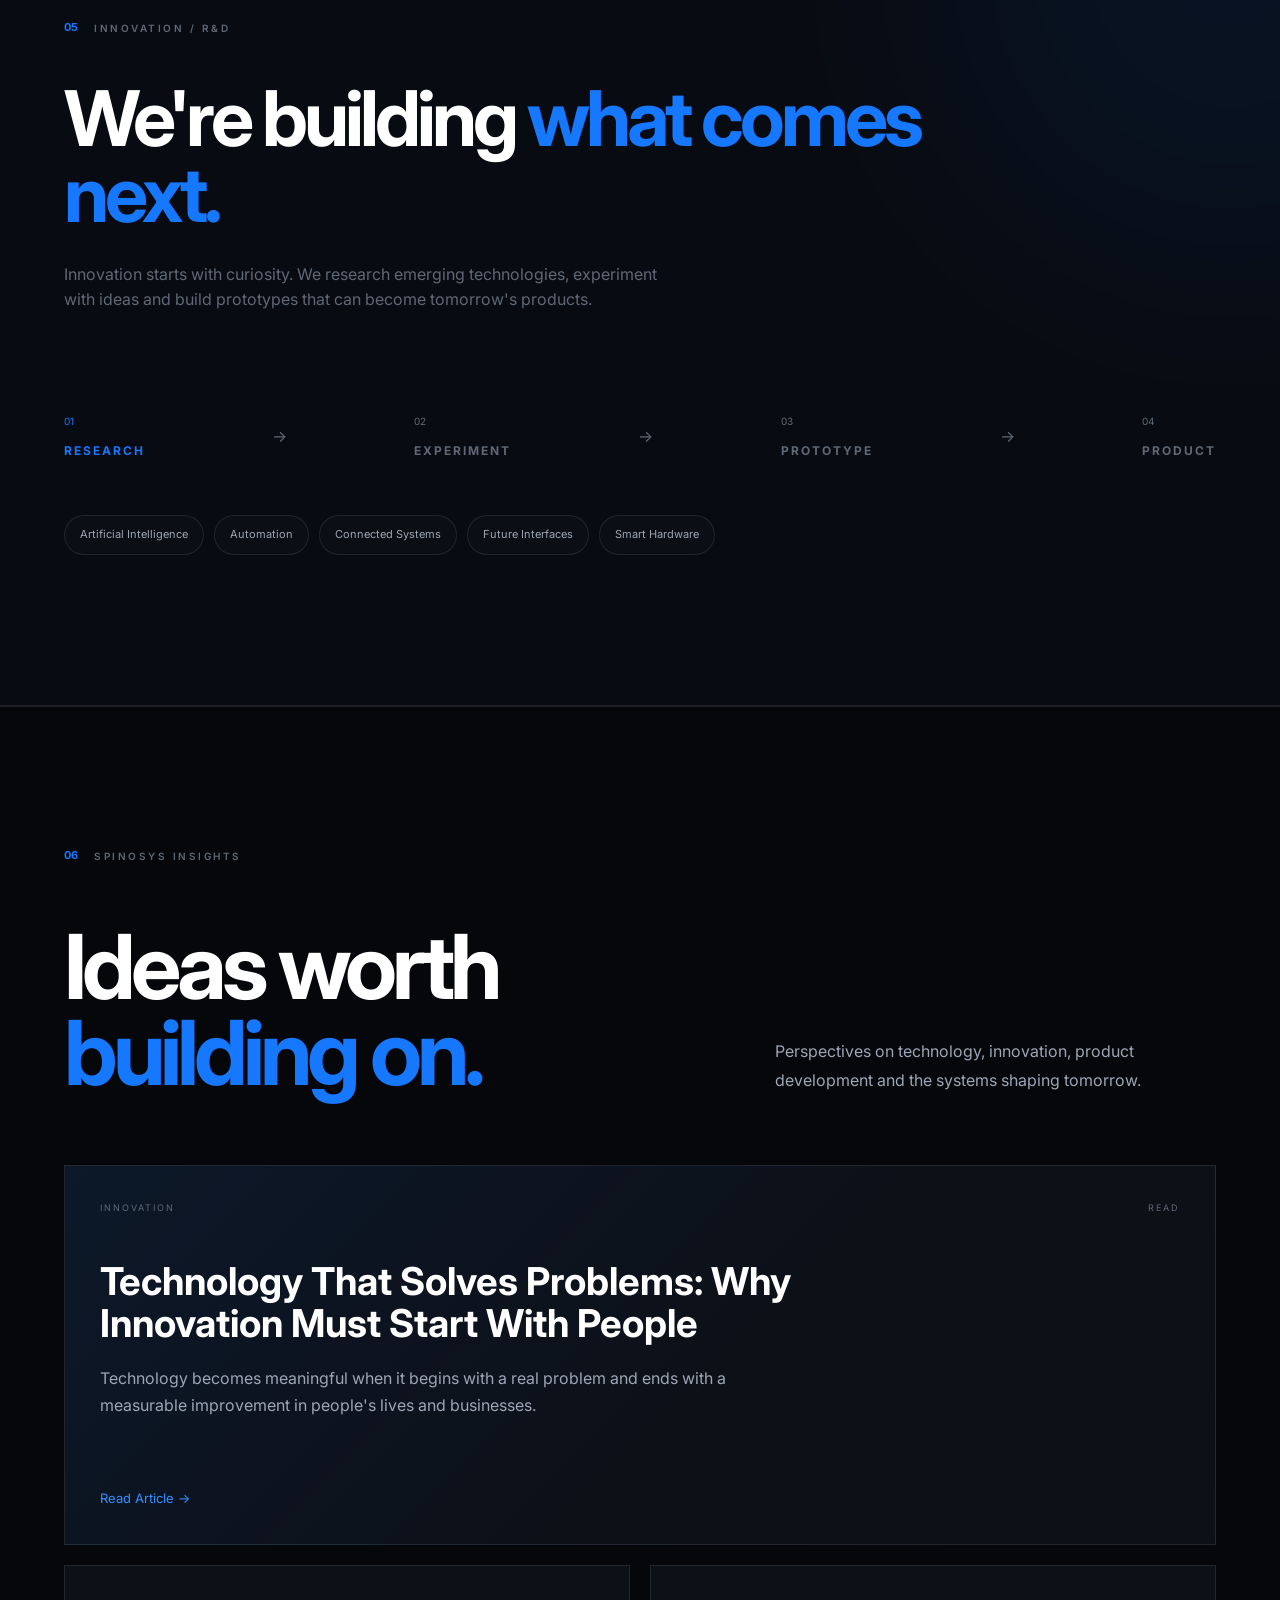
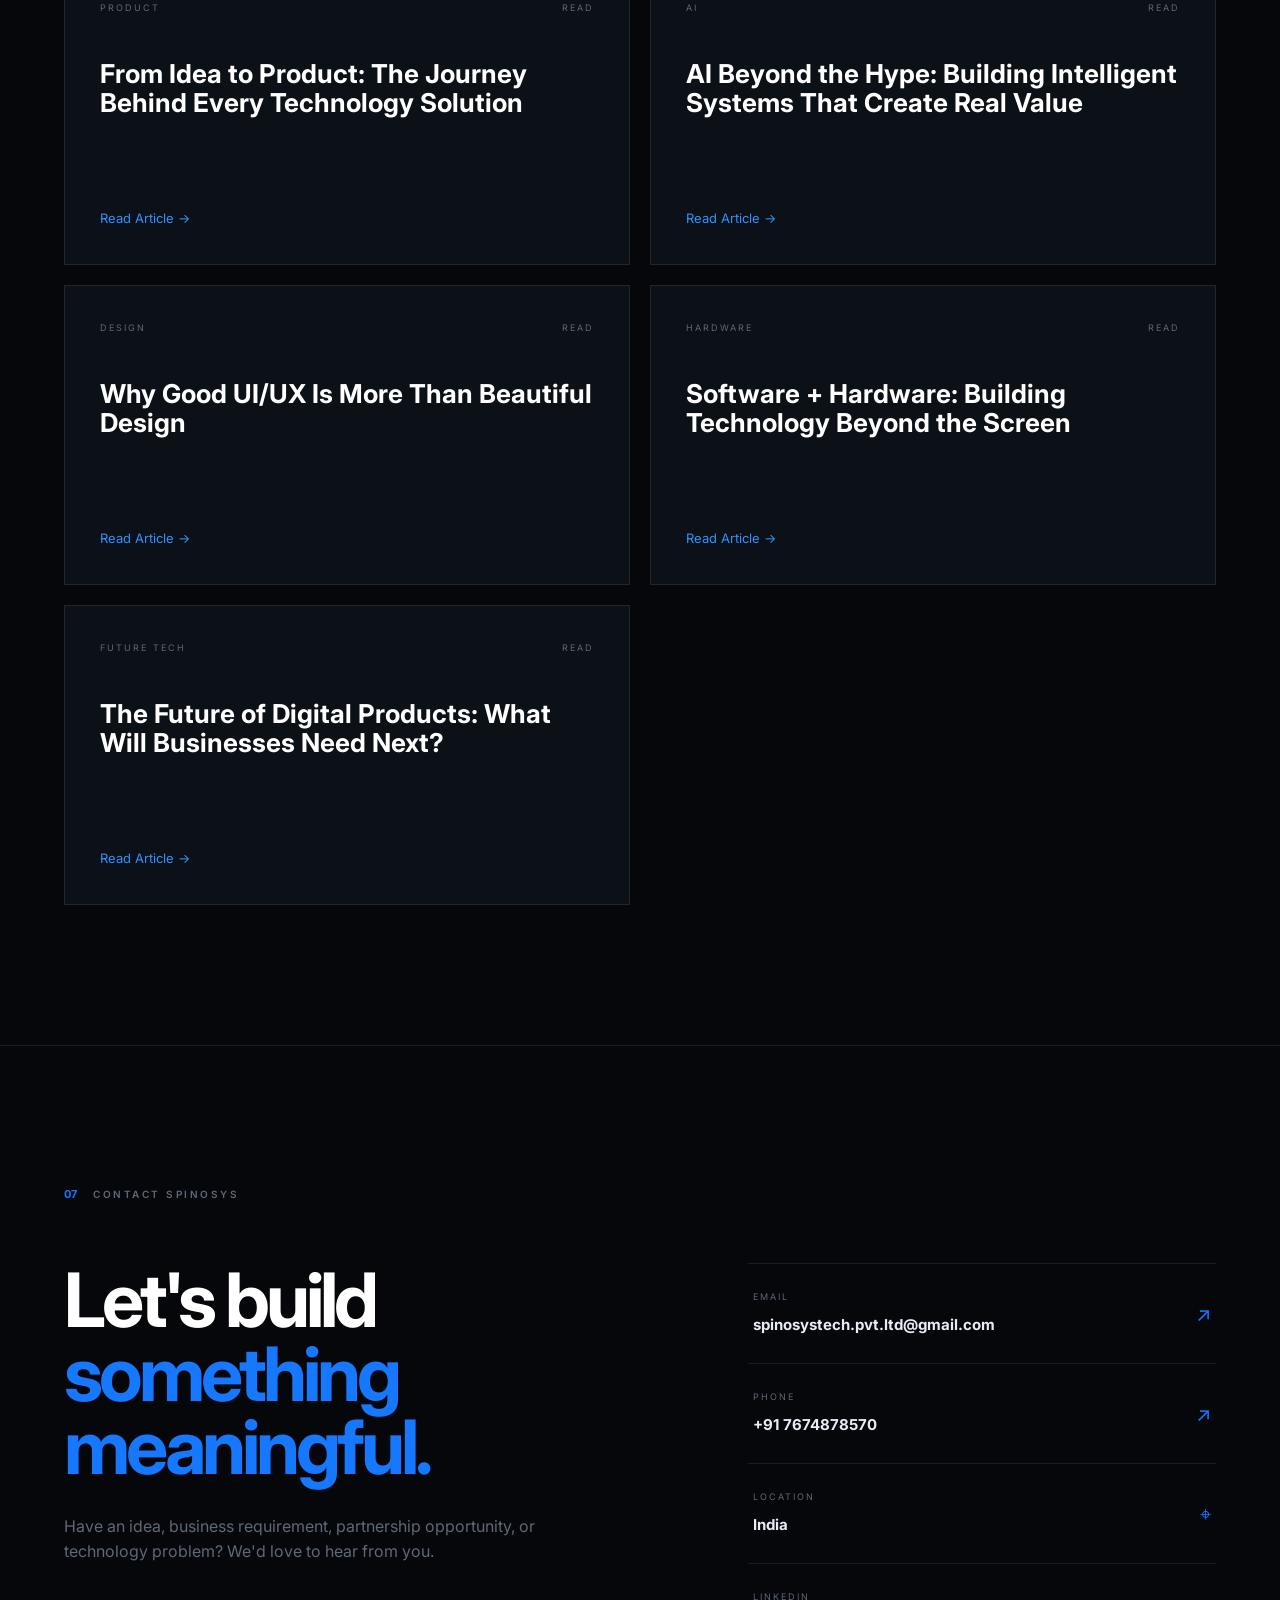
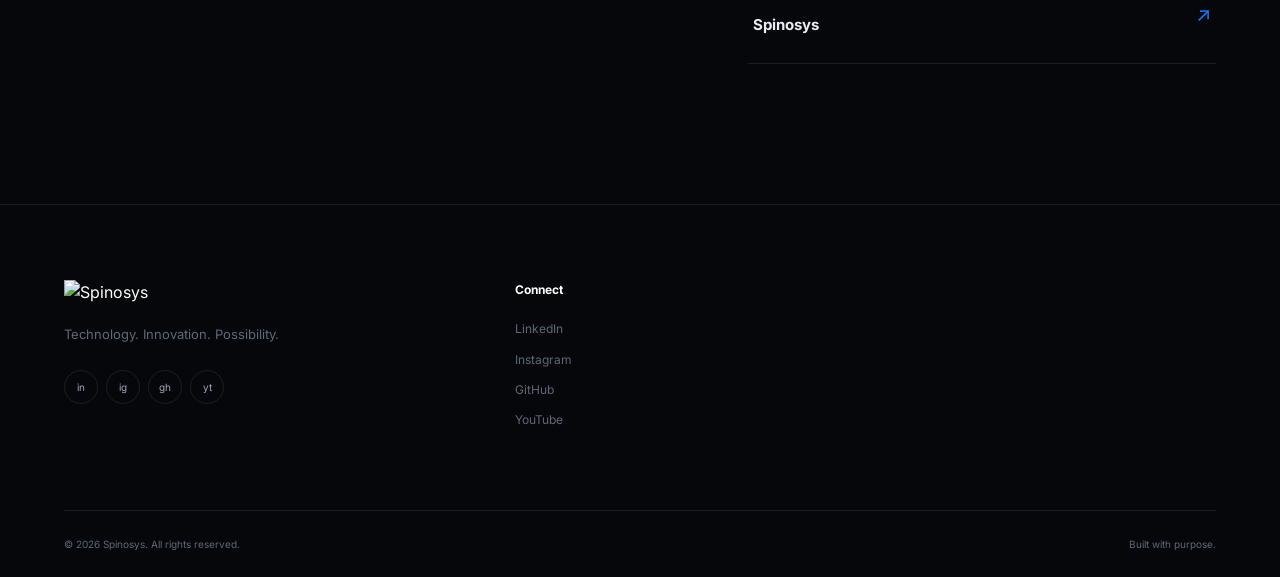
==== commit 77c267e2: "Update index.html" ====
--- a/index.html
+++ b/index.html
@@ -1120,85 +1120,6 @@
 
 </footer>
 
-    <!-- =========================
-        Enquiiry form
-    ========================= -->
-
-
-    <form action="https://api.web3forms.com/submit" method="POST" class="contact-form">
-
-    <!-- Web3Forms Access Key -->
-    <input type="hidden" name="access_key" value="bb81dd2a-0d86-458a-87d8-6a4c5f6bcf11">
-
-    <!-- Email Subject -->
-    <input type="hidden" name="subject" value="New Spinosys Website Enquiry">
-
-    <!-- From Name -->
-    <input type="hidden" name="from_name" value="Spinosys Website">
-
-    <div class="form-group">
-        <label>Your Name</label>
-        <input
-            type="text"
-            name="name"
-            placeholder="Enter your name"
-            required
-        >
-    </div>
-
-    <div class="form-group">
-        <label>Email Address</label>
-        <input
-            type="email"
-            name="email"
-            placeholder="Enter your email"
-            required
-        >
-    </div>
-
-    <div class="form-group">
-        <label>Phone Number</label>
-        <input
-            type="tel"
-            name="phone"
-            placeholder="Enter your phone number"
-        >
-    </div>
-
-    <div class="form-group">
-        <label>Company / Organization</label>
-        <input
-            type="text"
-            name="company"
-            placeholder="Company name"
-        >
-    </div>
-
-    <div class="form-group">
-        <label>Tell us about your requirement</label>
-        <textarea
-            name="message"
-            rows="6"
-            placeholder="Describe your project or requirement..."
-            required
-        ></textarea>
-    </div>
-
-    <!-- Spam Protection -->
-    <input
-        type="checkbox"
-        name="botcheck"
-        class="hidden"
-        style="display:none;"
-    >
-
-    <button type="submit" class="submit-button">
-        Send Message →
-    </button>
-
-</form>
-
-
 <script src="script.js"></script>
 
 </body>
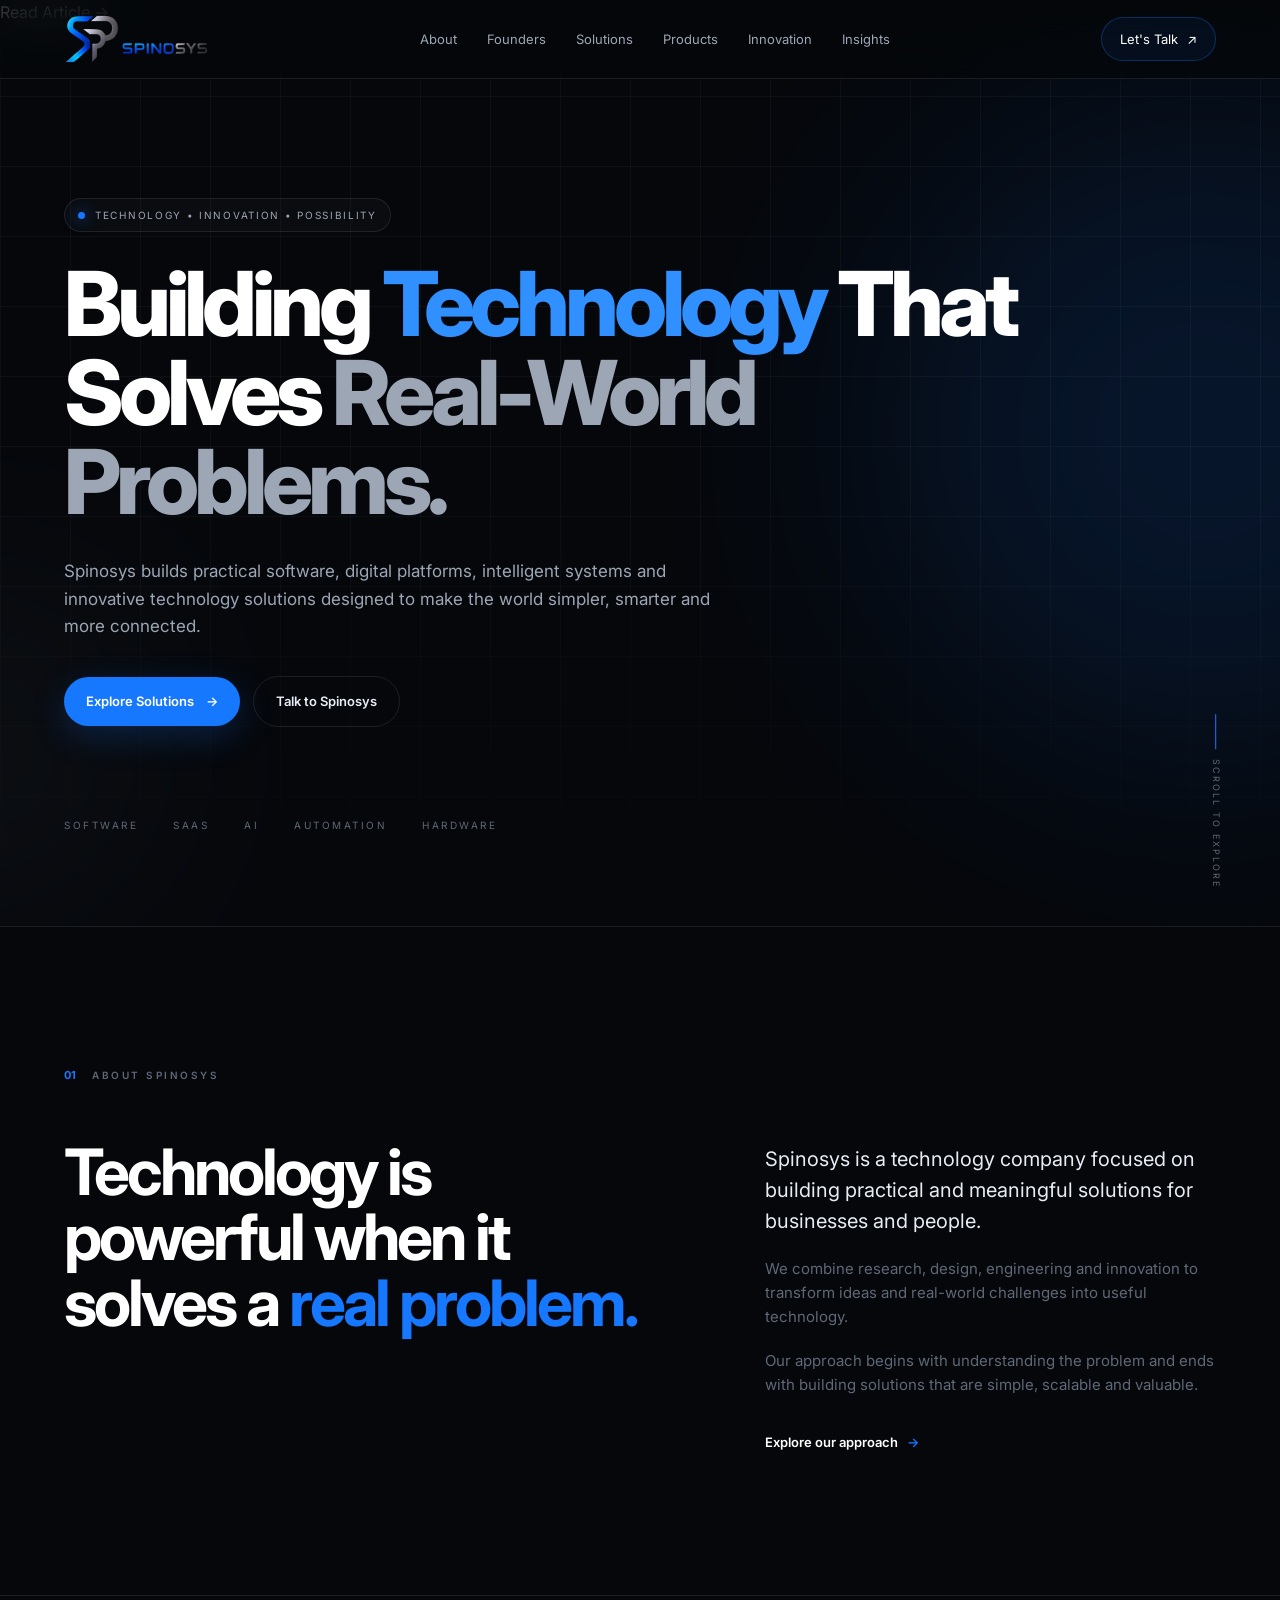
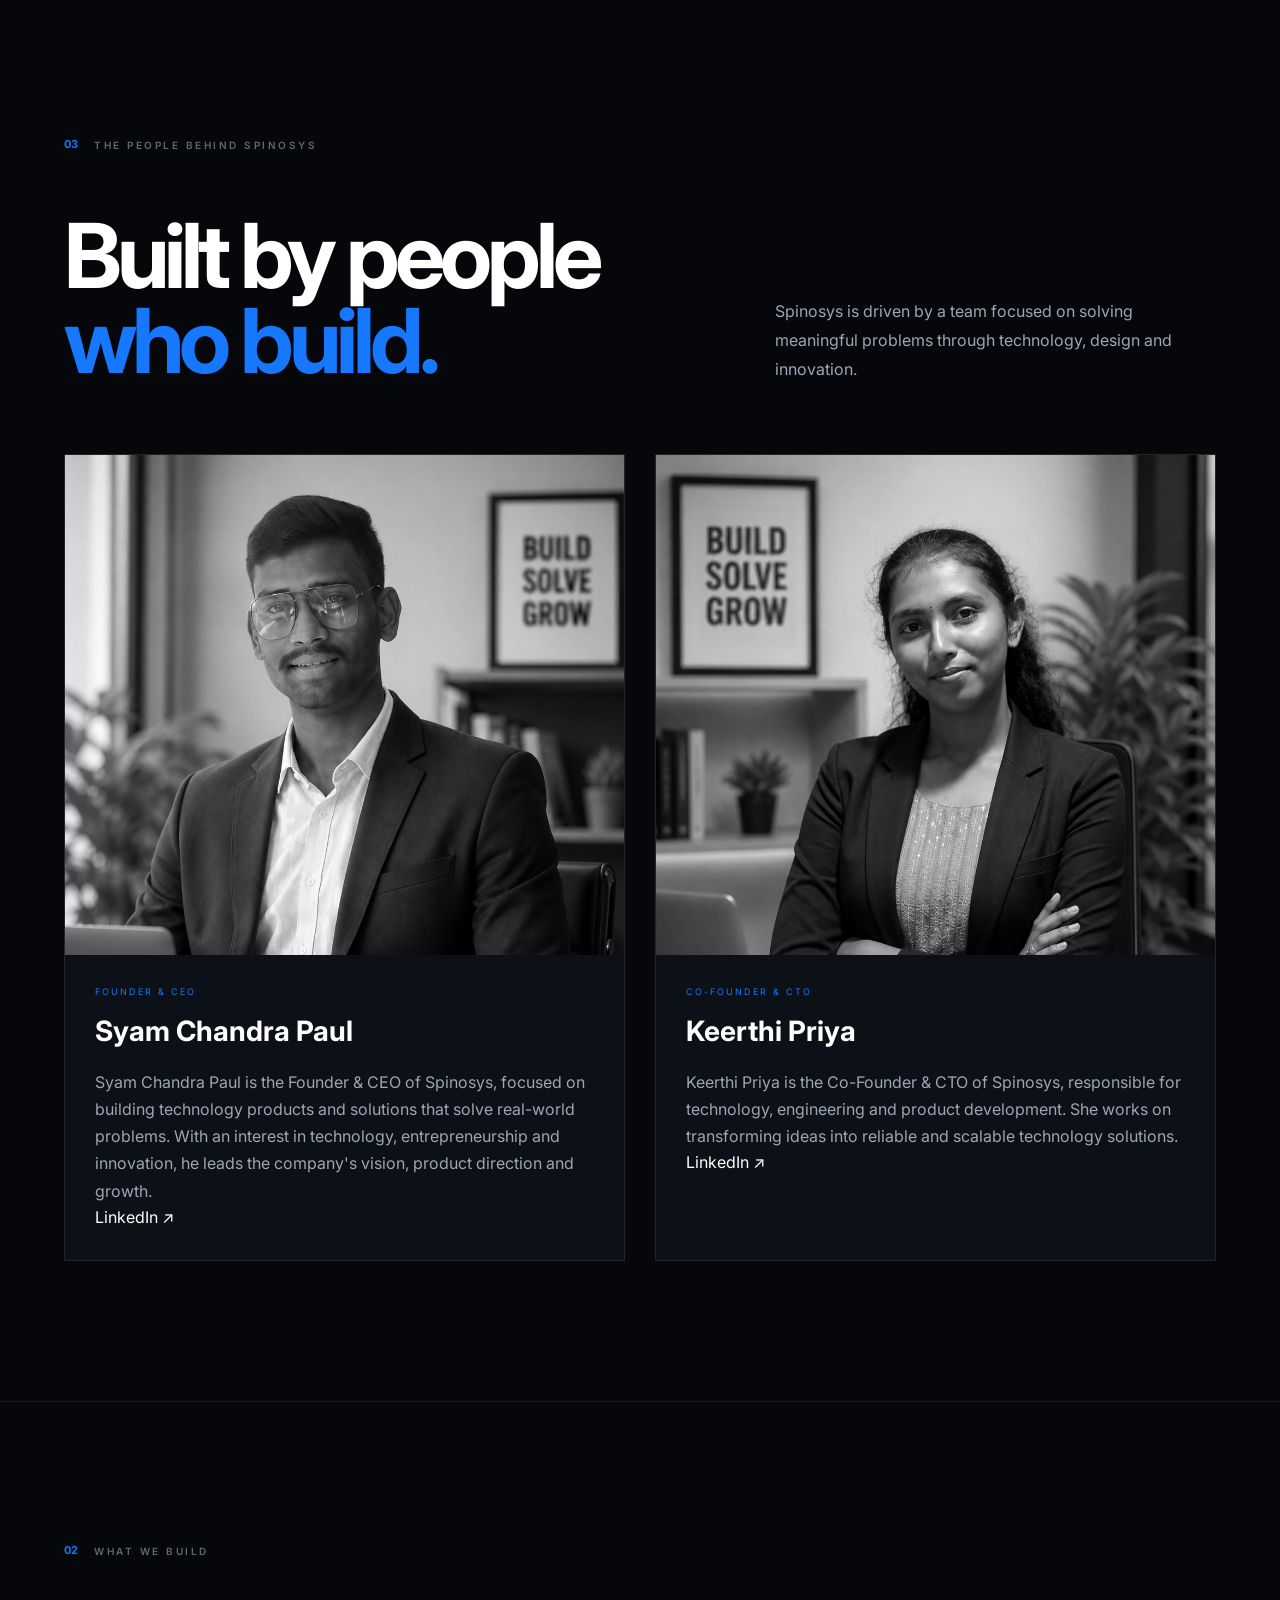
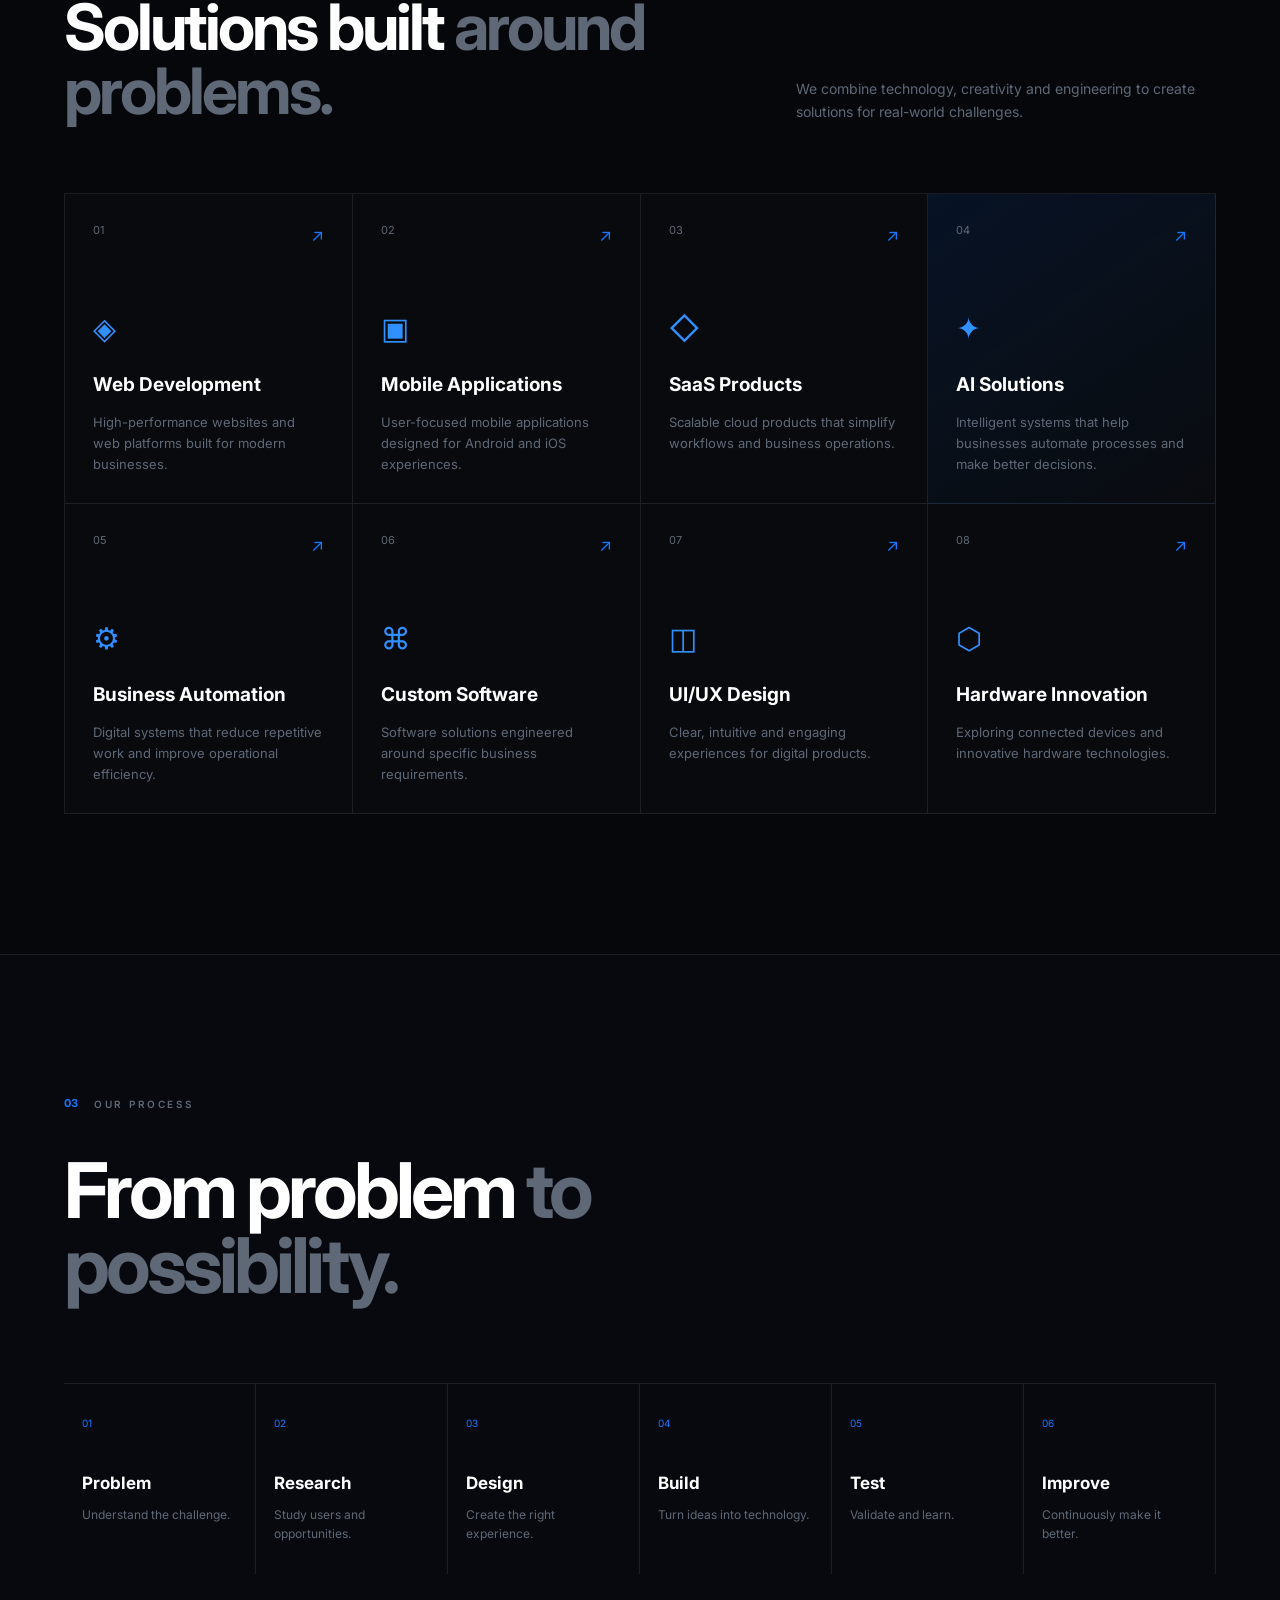
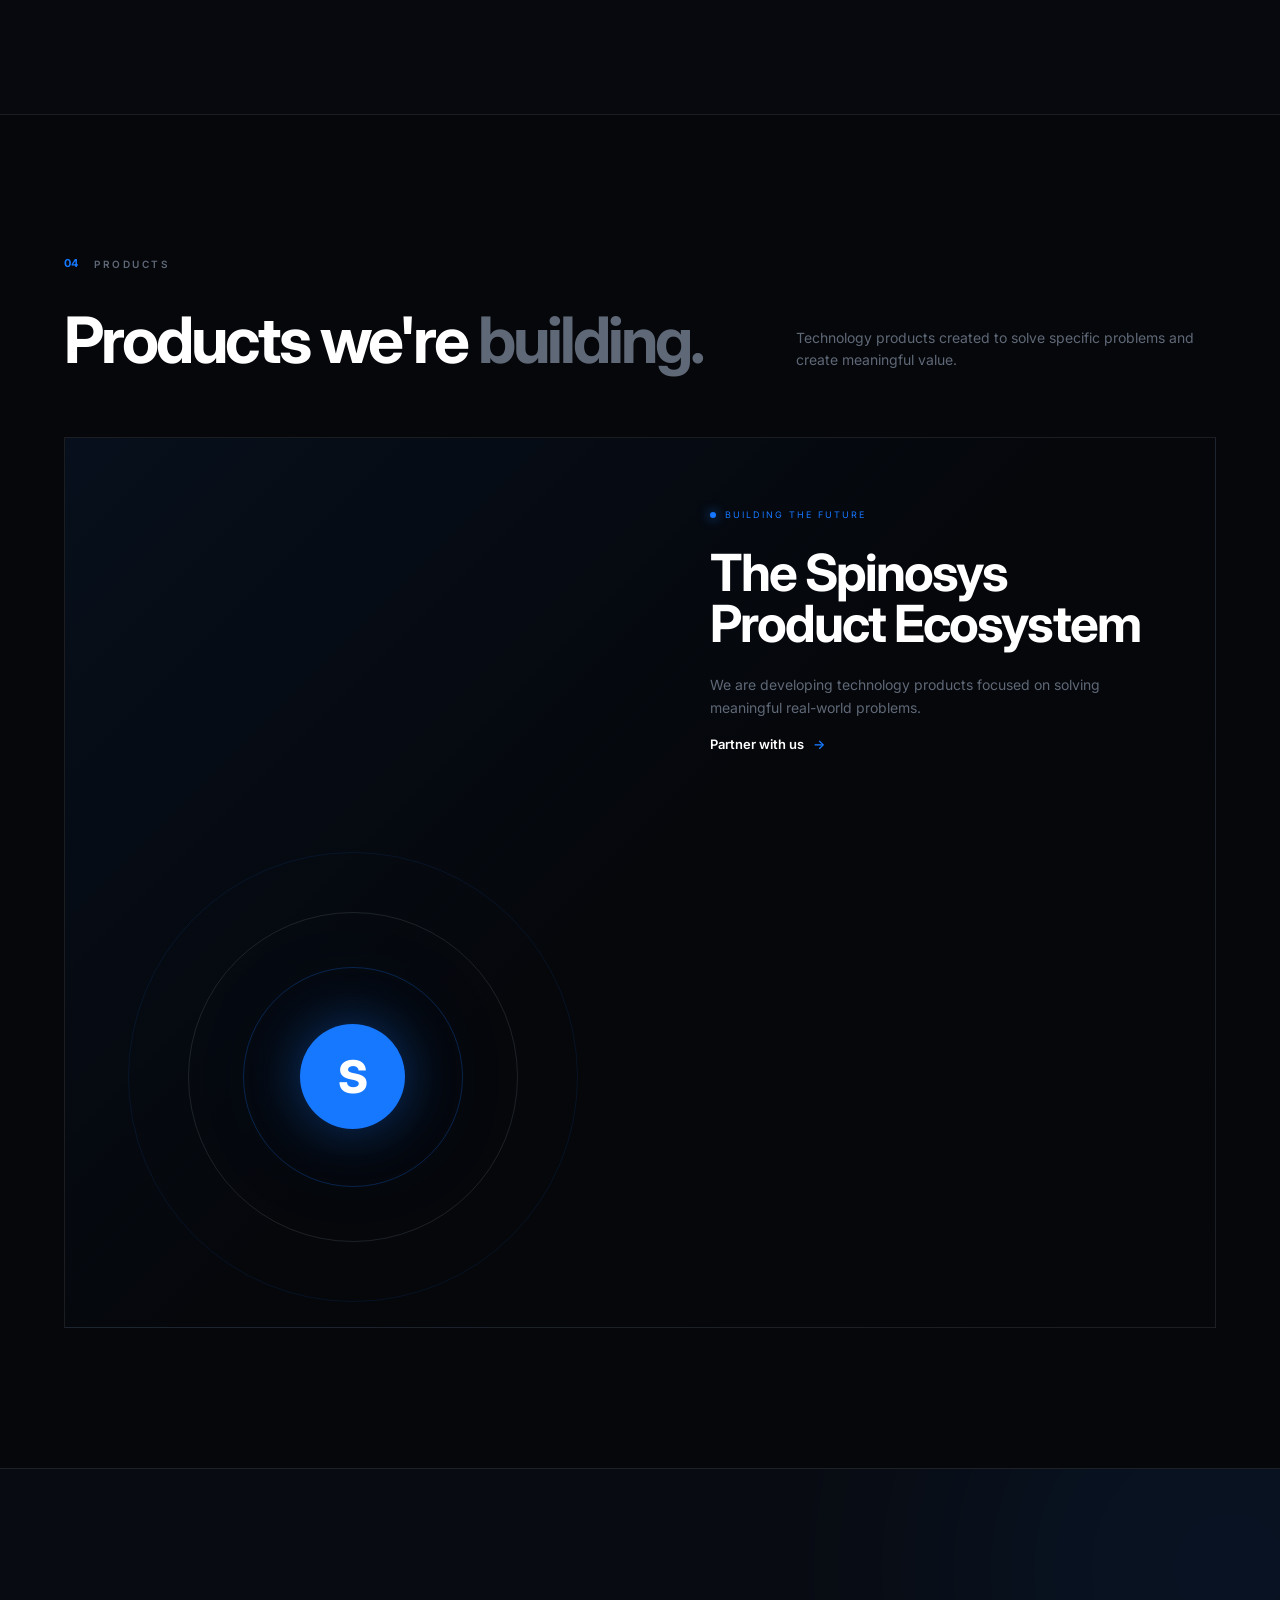
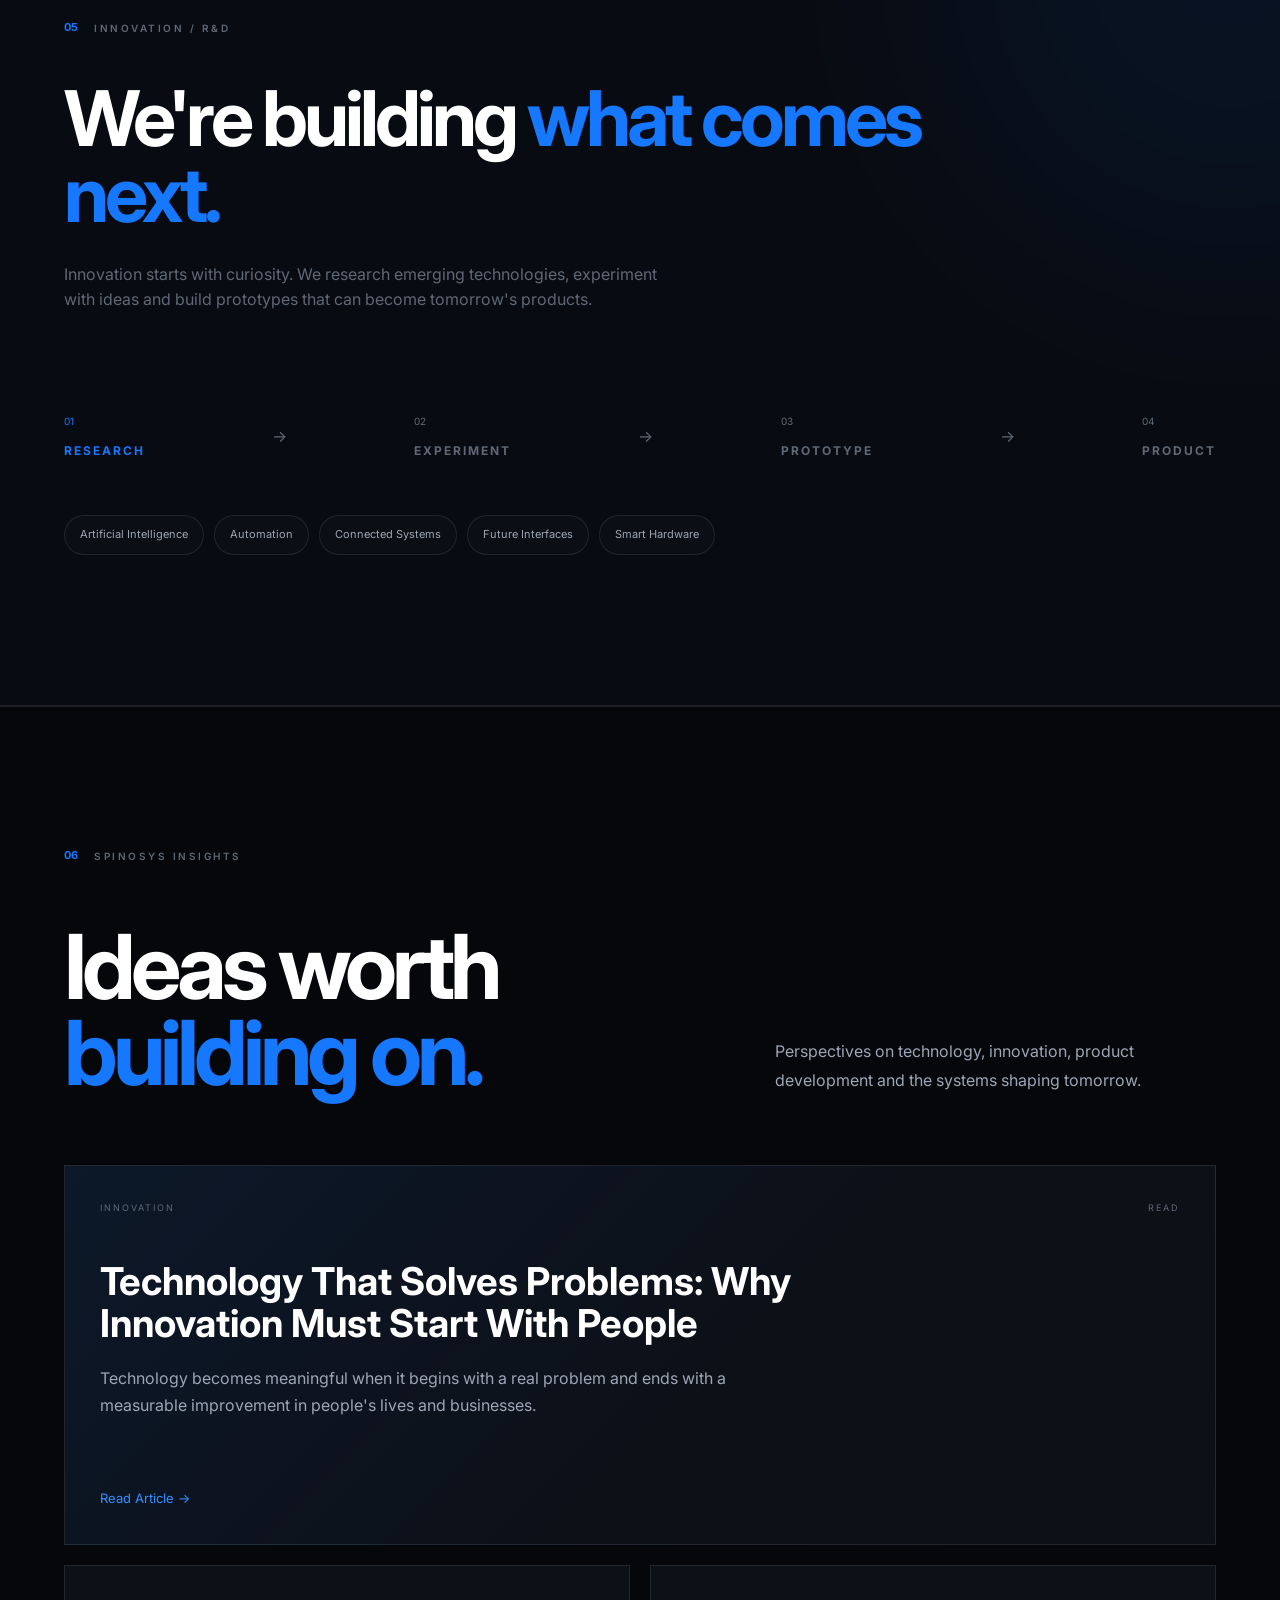
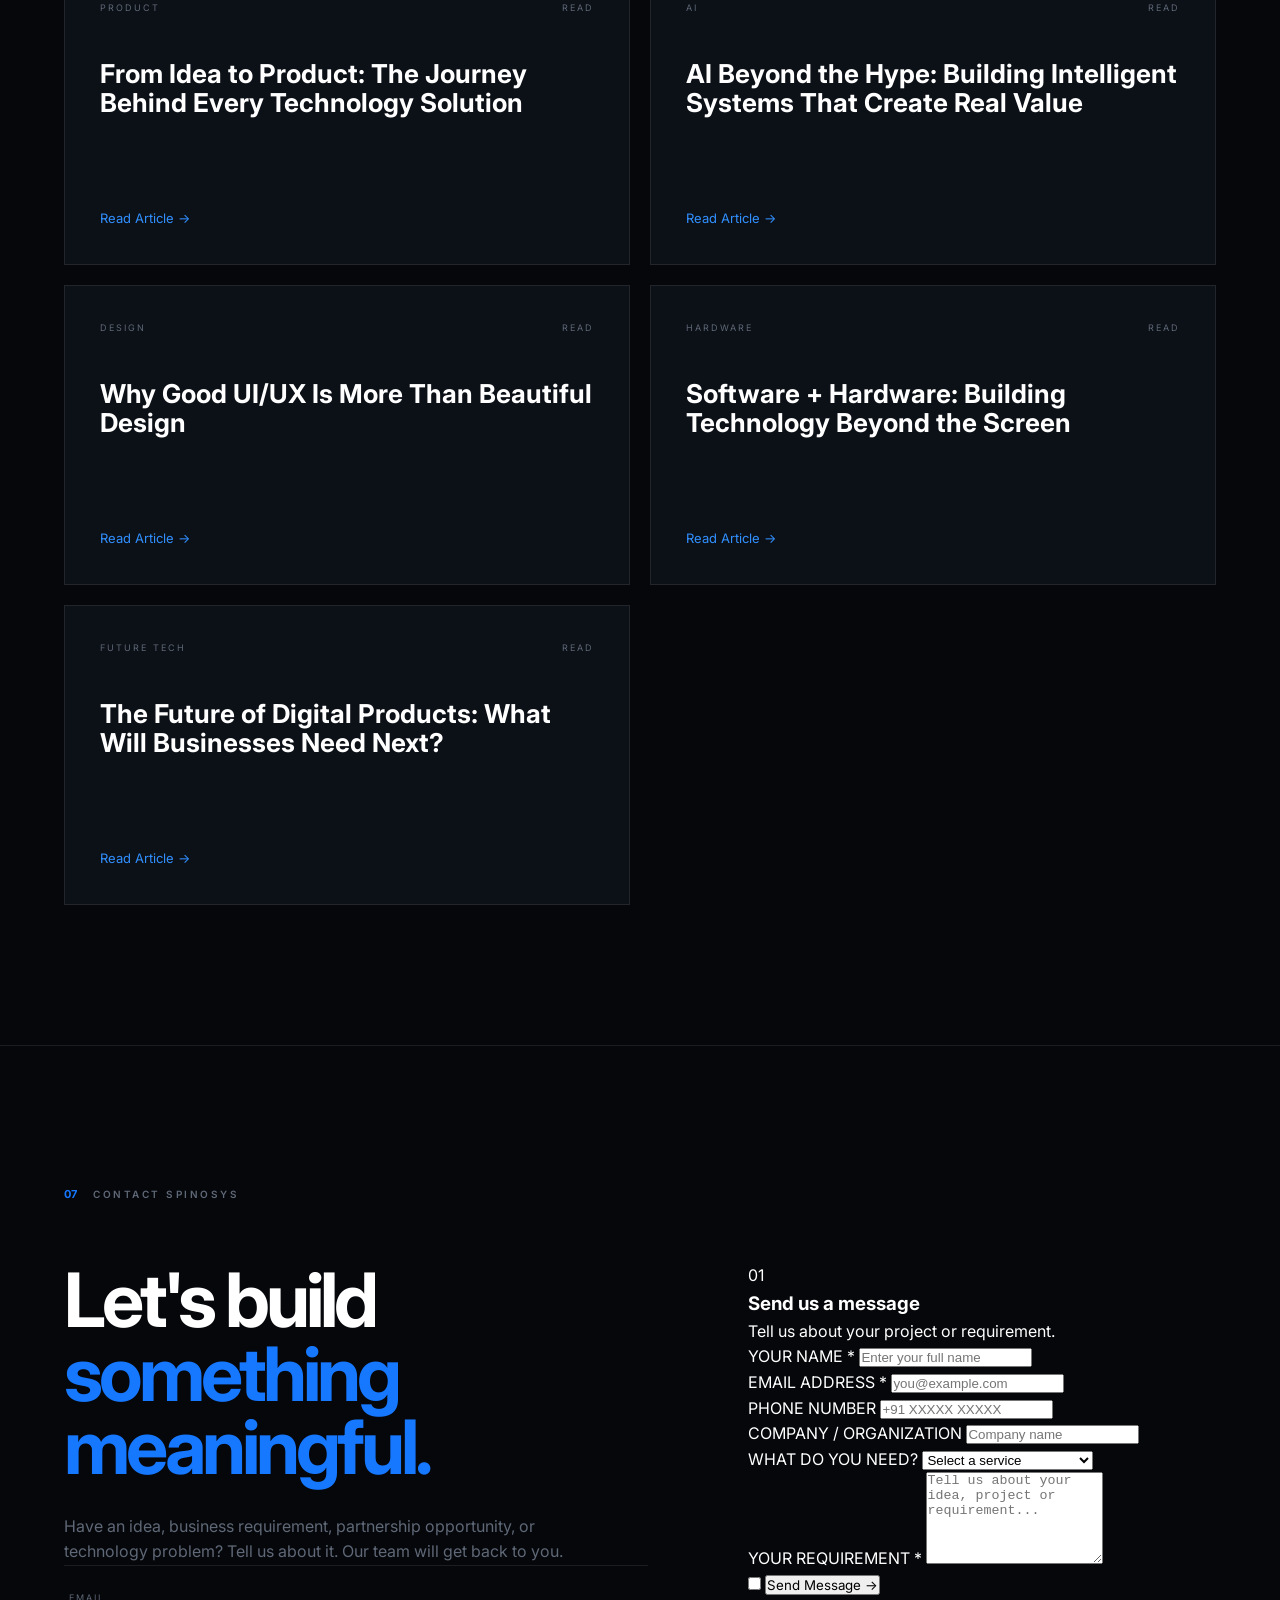
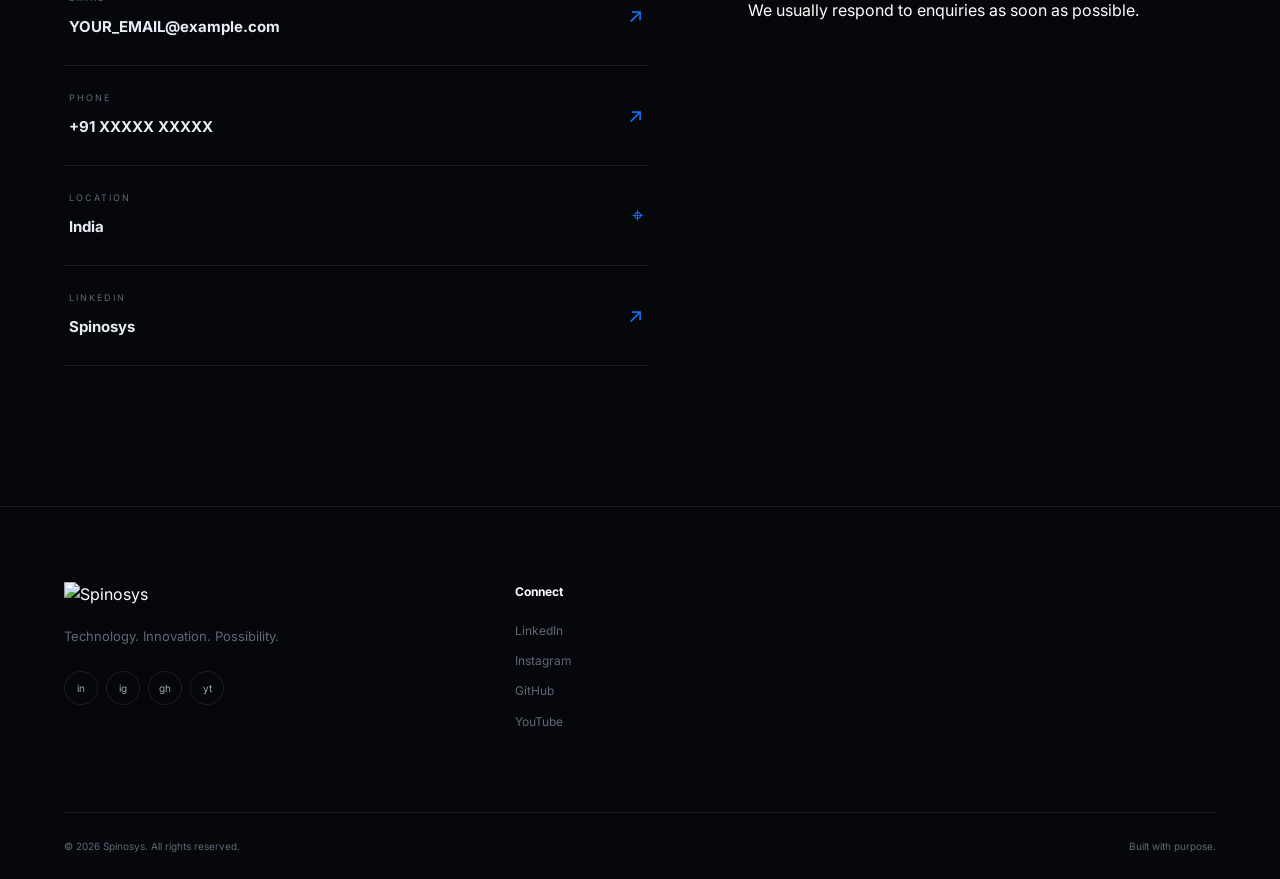
==== commit 9ee139bd: "Update index.html" ====
--- a/index.html
+++ b/index.html
@@ -955,7 +955,7 @@
 
         <div class="contact-grid">
 
-            <!-- LEFT -->
+            <!-- LEFT SIDE -->
             <div class="contact-intro">
 
                 <h2>
@@ -965,70 +965,298 @@
 
                 <p>
                     Have an idea, business requirement, partnership
-                    opportunity, or technology problem?
-                    We'd love to hear from you.
+                    opportunity, or technology problem? Tell us about it.
+                    Our team will get back to you.
                 </p>
 
-            </div>
-
-
-            <!-- RIGHT -->
-            <div class="contact-details">
-
-                <!-- Email -->
-                <a
-                    href="mailto:spinosystech.pvt.ltd@gmail.com"
-                    class="contact-item"
+                <div class="contact-details">
+
+                    <a href="mailto:YOUR_EMAIL@example.com"
+                       class="contact-item">
+
+                        <div>
+                            <small>EMAIL</small>
+                            <strong>YOUR_EMAIL@example.com</strong>
+                        </div>
+
+                        <span>↗</span>
+
+                    </a>
+
+
+                    <a href="tel:+91XXXXXXXXXX"
+                       class="contact-item">
+
+                        <div>
+                            <small>PHONE</small>
+                            <strong>+91 XXXXX XXXXX</strong>
+                        </div>
+
+                        <span>↗</span>
+
+                    </a>
+
+
+                    <div class="contact-item">
+
+                        <div>
+                            <small>LOCATION</small>
+                            <strong>India</strong>
+                        </div>
+
+                        <span>⌖</span>
+
+                    </div>
+
+
+                    <a href="YOUR_LINKEDIN_URL"
+                       target="_blank"
+                       rel="noopener noreferrer"
+                       class="contact-item">
+
+                        <div>
+                            <small>LINKEDIN</small>
+                            <strong>Spinosys</strong>
+                        </div>
+
+                        <span>↗</span>
+
+                    </a>
+
+                </div>
+
+            </div>
+
+
+            <!-- RIGHT SIDE -->
+            <div class="contact-form-wrapper">
+
+                <div class="form-header">
+
+                    <span>01</span>
+
+                    <h3>Send us a message</h3>
+
+                    <p>
+                        Tell us about your project or requirement.
+                    </p>
+
+                </div>
+
+
+                <!-- WEB3FORMS -->
+
+                <form
+                    action="https://api.web3forms.com/submit"
+                    method="POST"
+                    class="contact-form"
                 >
-                    <div>
-                        <small>EMAIL</small>
-                        <strong>spinosystech.pvt.ltd@gmail.com</strong>
+
+                    <!-- YOUR WEB3FORMS ACCESS KEY -->
+                    <input
+                        type="hidden"
+                        name="access_key"
+                        value="YOUR_WEB3FORMS_ACCESS_KEY"
+                    >
+
+
+                    <!-- EMAIL SUBJECT -->
+                    <input
+                        type="hidden"
+                        name="subject"
+                        value="New Spinosys Website Enquiry"
+                    >
+
+
+                    <!-- FROM NAME -->
+                    <input
+                        type="hidden"
+                        name="from_name"
+                        value="Spinosys Website"
+                    >
+
+
+                    <!-- NAME -->
+
+                    <div class="form-group">
+
+                        <label for="name">
+                            YOUR NAME <span>*</span>
+                        </label>
+
+                        <input
+                            type="text"
+                            id="name"
+                            name="name"
+                            placeholder="Enter your full name"
+                            required
+                        >
+
                     </div>
 
-                    <span>↗</span>
-                </a>
-
-
-                <!-- Phone -->
-                <a
-                    href="tel:+917674878570"
-                    class="contact-item"
-                >
-                    <div>
-                        <small>PHONE</small>
-                        <strong>+91 7674878570</strong>
+
+                    <!-- EMAIL -->
+
+                    <div class="form-group">
+
+                        <label for="email">
+                            EMAIL ADDRESS <span>*</span>
+                        </label>
+
+                        <input
+                            type="email"
+                            id="email"
+                            name="email"
+                            placeholder="you@example.com"
+                            required
+                        >
+
                     </div>
 
-                    <span>↗</span>
-                </a>
-
-
-                <!-- Location -->
-                <div class="contact-item">
-
-                    <div>
-                        <small>LOCATION</small>
-                        <strong>India</strong>
+
+                    <!-- PHONE -->
+
+                    <div class="form-group">
+
+                        <label for="phone">
+                            PHONE NUMBER
+                        </label>
+
+                        <input
+                            type="tel"
+                            id="phone"
+                            name="phone"
+                            placeholder="+91 XXXXX XXXXX"
+                        >
+
                     </div>
 
-                    <span>⌖</span>
-
-                </div>
-
-
-                <!-- LinkedIn -->
-                <a
-                    href="https://www.linkedin.com/company/spinosys"
-                    target="_blank"
-                    class="contact-item"
-                >
-                    <div>
-                        <small>LINKEDIN</small>
-                        <strong>Spinosys</strong>
+
+                    <!-- COMPANY -->
+
+                    <div class="form-group">
+
+                        <label for="company">
+                            COMPANY / ORGANIZATION
+                        </label>
+
+                        <input
+                            type="text"
+                            id="company"
+                            name="company"
+                            placeholder="Company name"
+                        >
+
                     </div>
 
-                    <span>↗</span>
-                </a>
+
+                    <!-- SERVICE -->
+
+                    <div class="form-group">
+
+                        <label for="service">
+                            WHAT DO YOU NEED?
+                        </label>
+
+                        <select
+                            id="service"
+                            name="service"
+                        >
+
+                            <option value="">
+                                Select a service
+                            </option>
+
+                            <option value="Website Development">
+                                Website Development
+                            </option>
+
+                            <option value="Mobile App Development">
+                                Mobile App Development
+                            </option>
+
+                            <option value="SaaS Development">
+                                SaaS Development
+                            </option>
+
+                            <option value="AI Solutions">
+                                AI Solutions
+                            </option>
+
+                            <option value="Business Automation">
+                                Business Automation
+                            </option>
+
+                            <option value="UI/UX Design">
+                                UI/UX Design
+                            </option>
+
+                            <option value="Custom Software">
+                                Custom Software
+                            </option>
+
+                            <option value="Hardware Innovation">
+                                Hardware Innovation
+                            </option>
+
+                            <option value="Other">
+                                Other
+                            </option>
+
+                        </select>
+
+                    </div>
+
+
+                    <!-- MESSAGE -->
+
+                    <div class="form-group">
+
+                        <label for="message">
+                            YOUR REQUIREMENT <span>*</span>
+                        </label>
+
+                        <textarea
+                            id="message"
+                            name="message"
+                            rows="6"
+                            placeholder="Tell us about your idea, project or requirement..."
+                            required
+                        ></textarea>
+
+                    </div>
+
+
+                    <!-- SPAM PROTECTION -->
+
+                    <input
+                        type="checkbox"
+                        name="botcheck"
+                        class="botcheck"
+                        tabindex="-1"
+                        autocomplete="off"
+                    >
+
+
+                    <!-- SUBMIT BUTTON -->
+
+                    <button
+                        type="submit"
+                        class="submit-button"
+                    >
+
+                        <span>Send Message</span>
+
+                        <span>→</span>
+
+                    </button>
+
+
+                    <p class="form-note">
+                        We usually respond to enquiries as soon as possible.
+                    </p>
+
+                </form>
 
             </div>
 
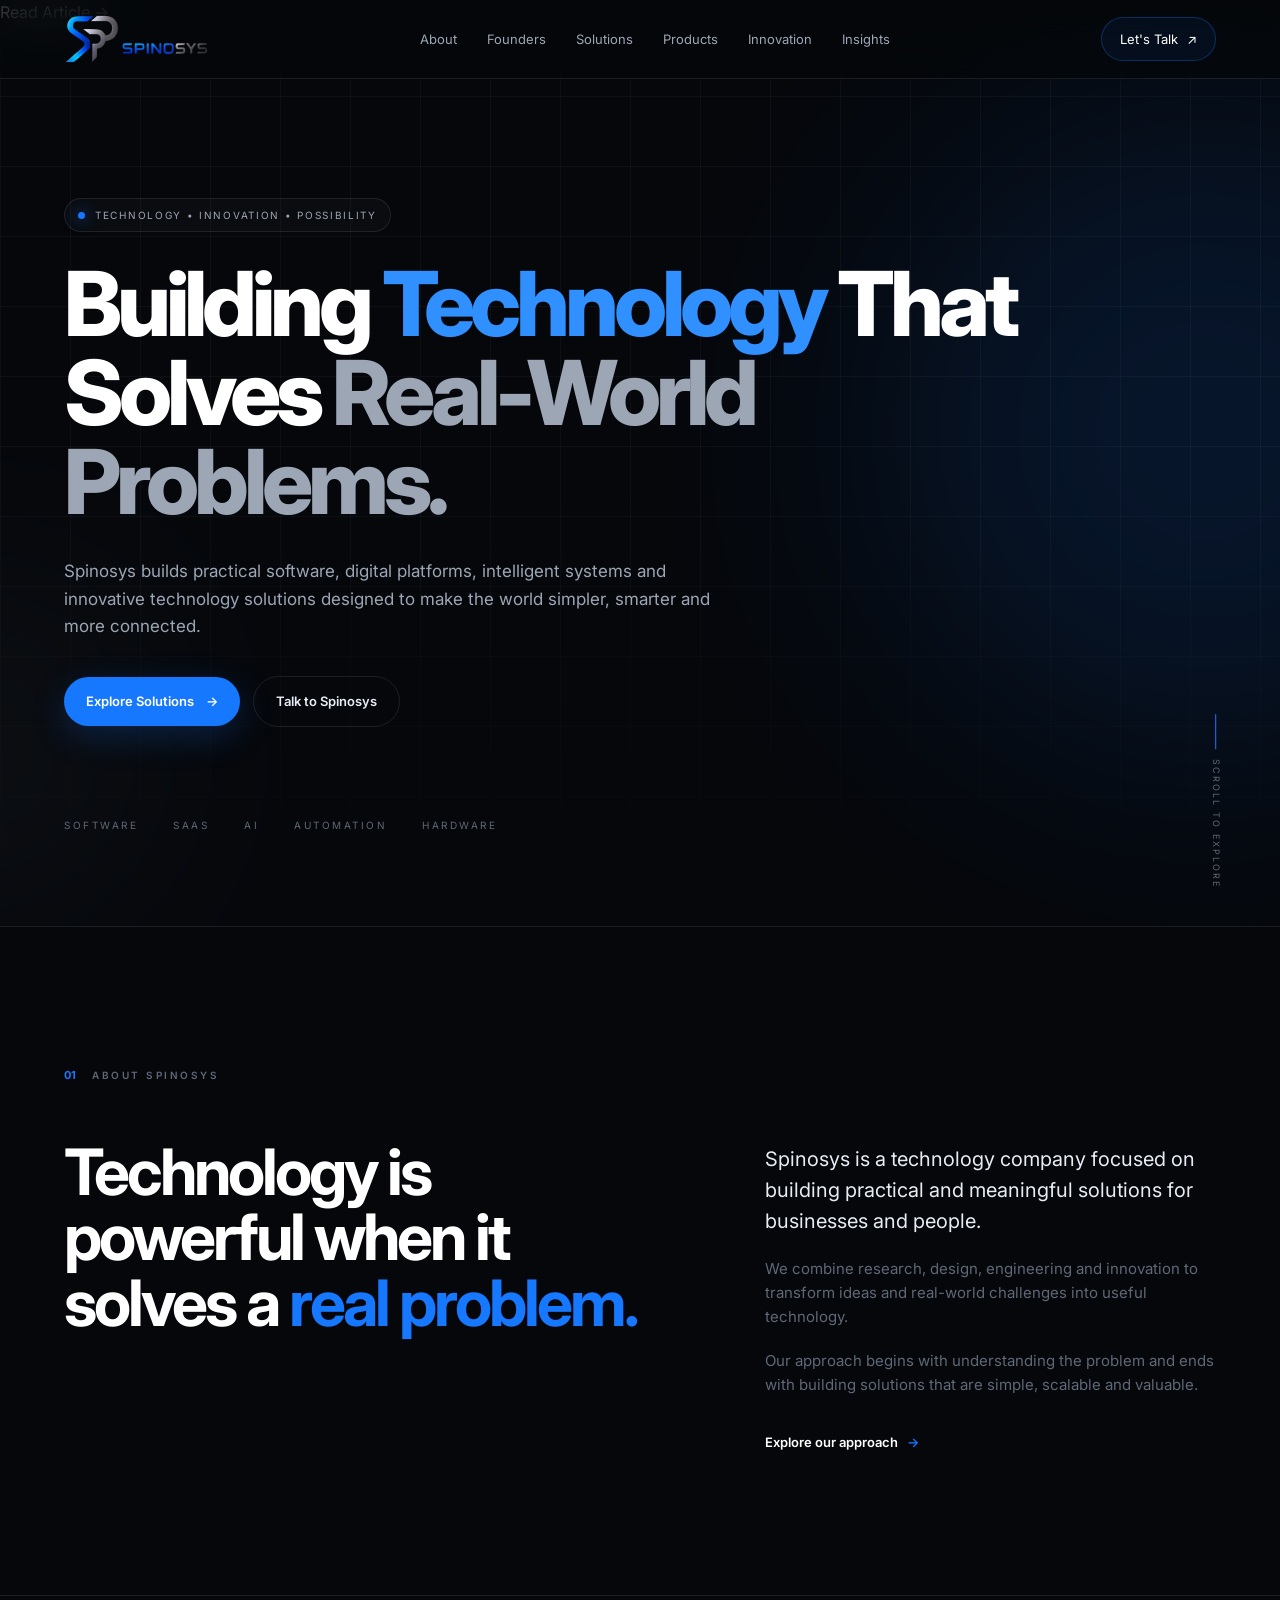
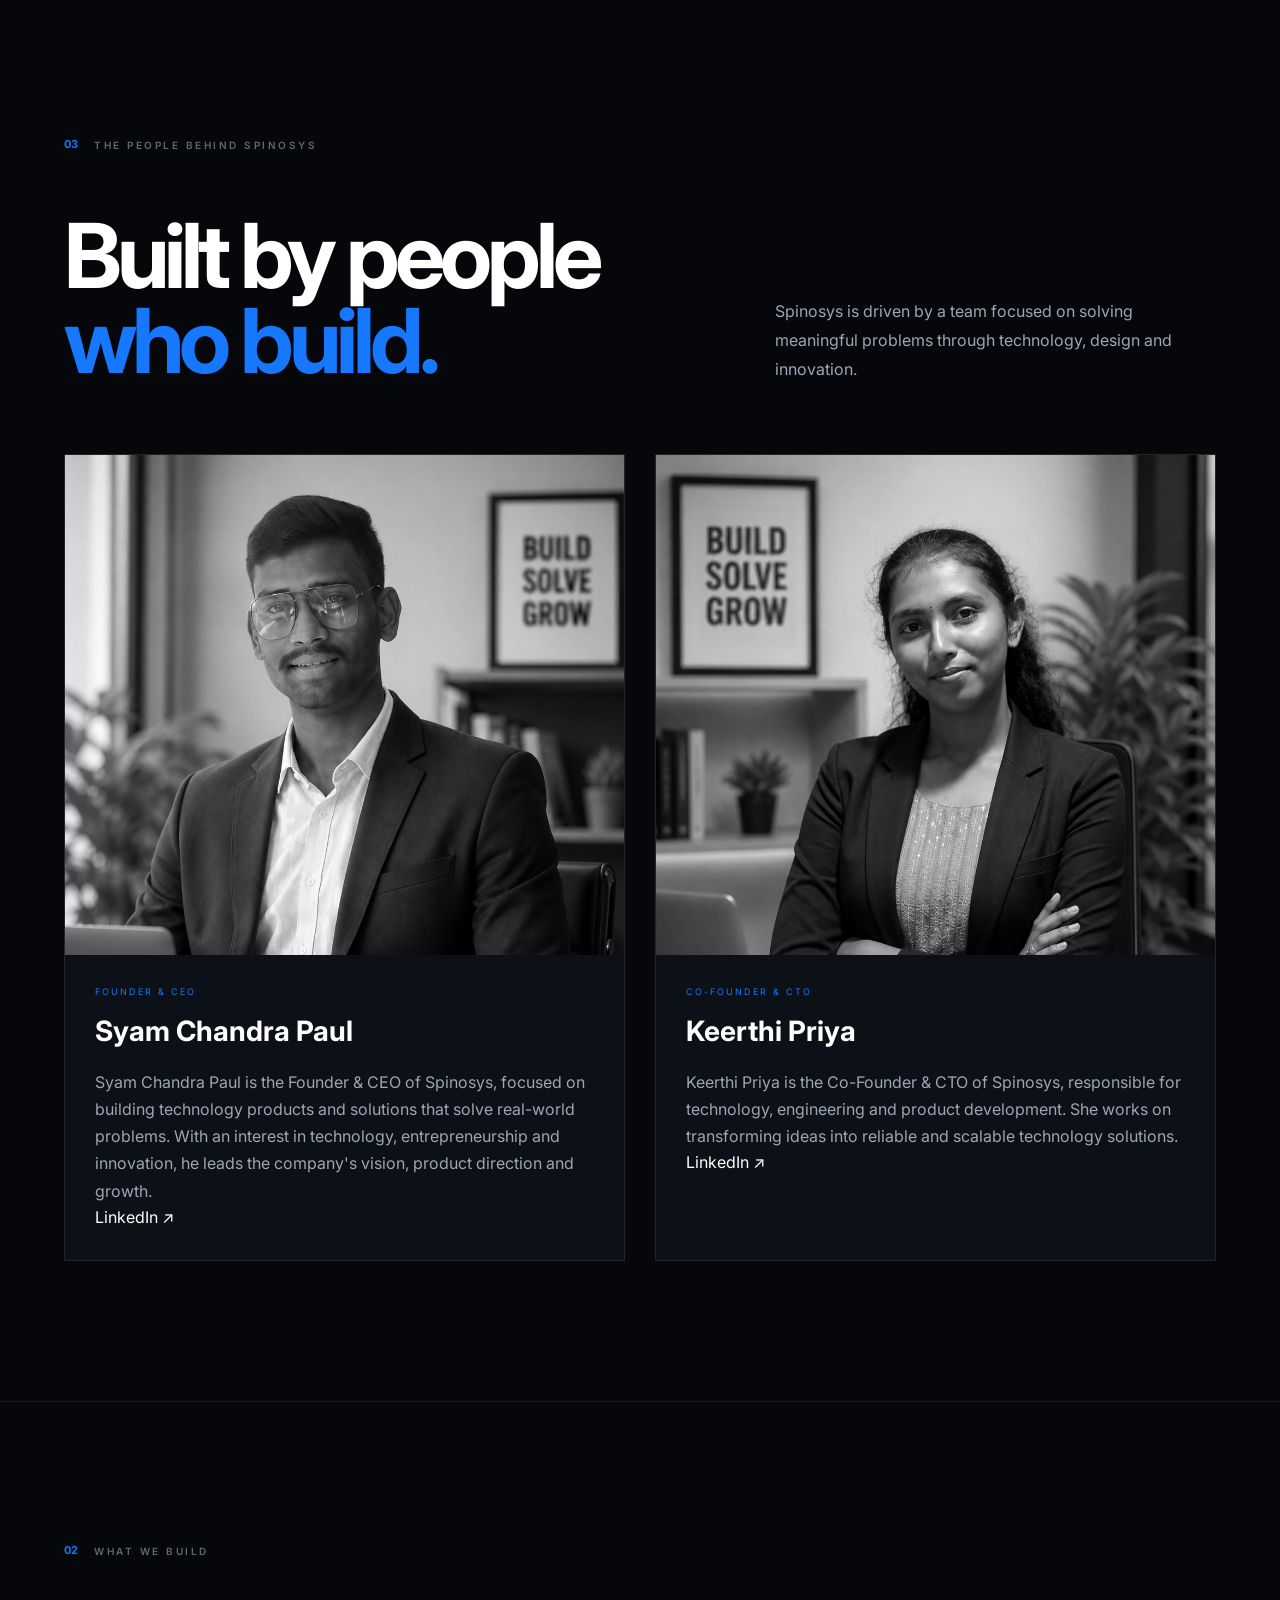
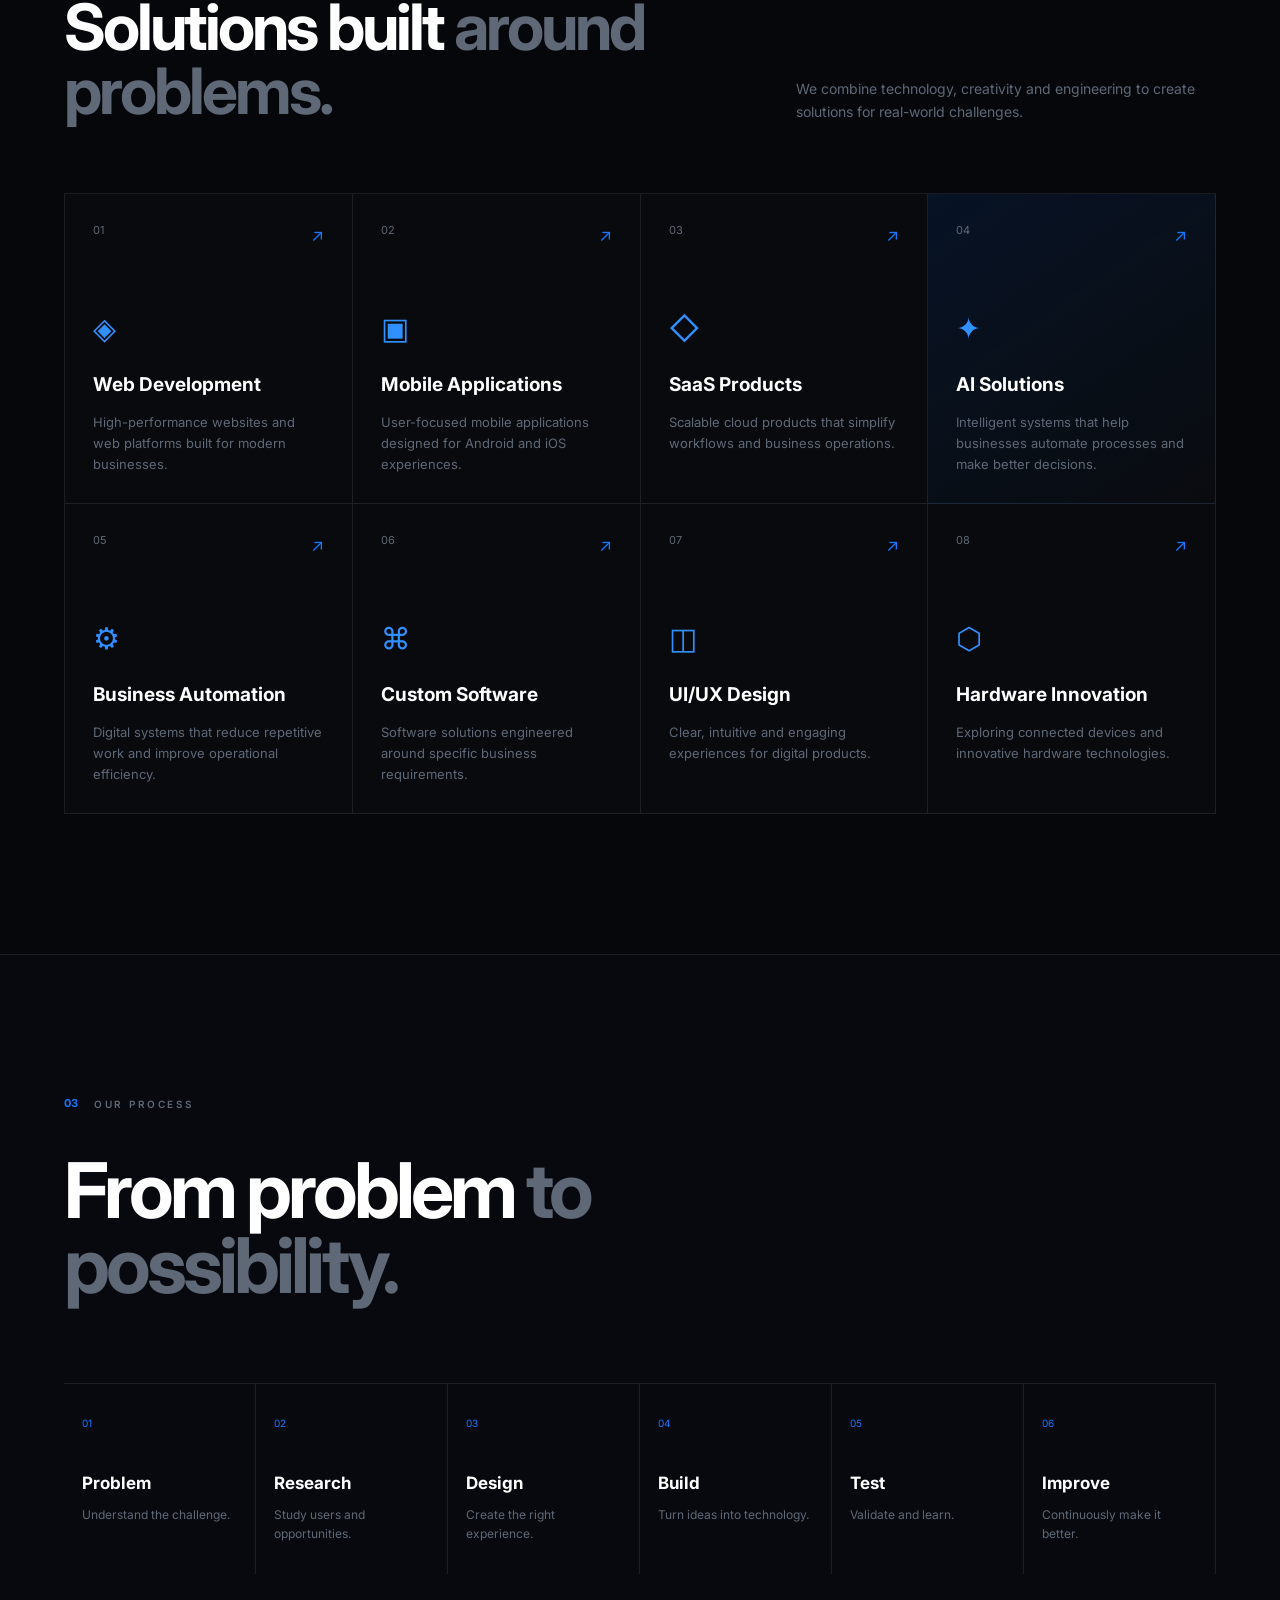
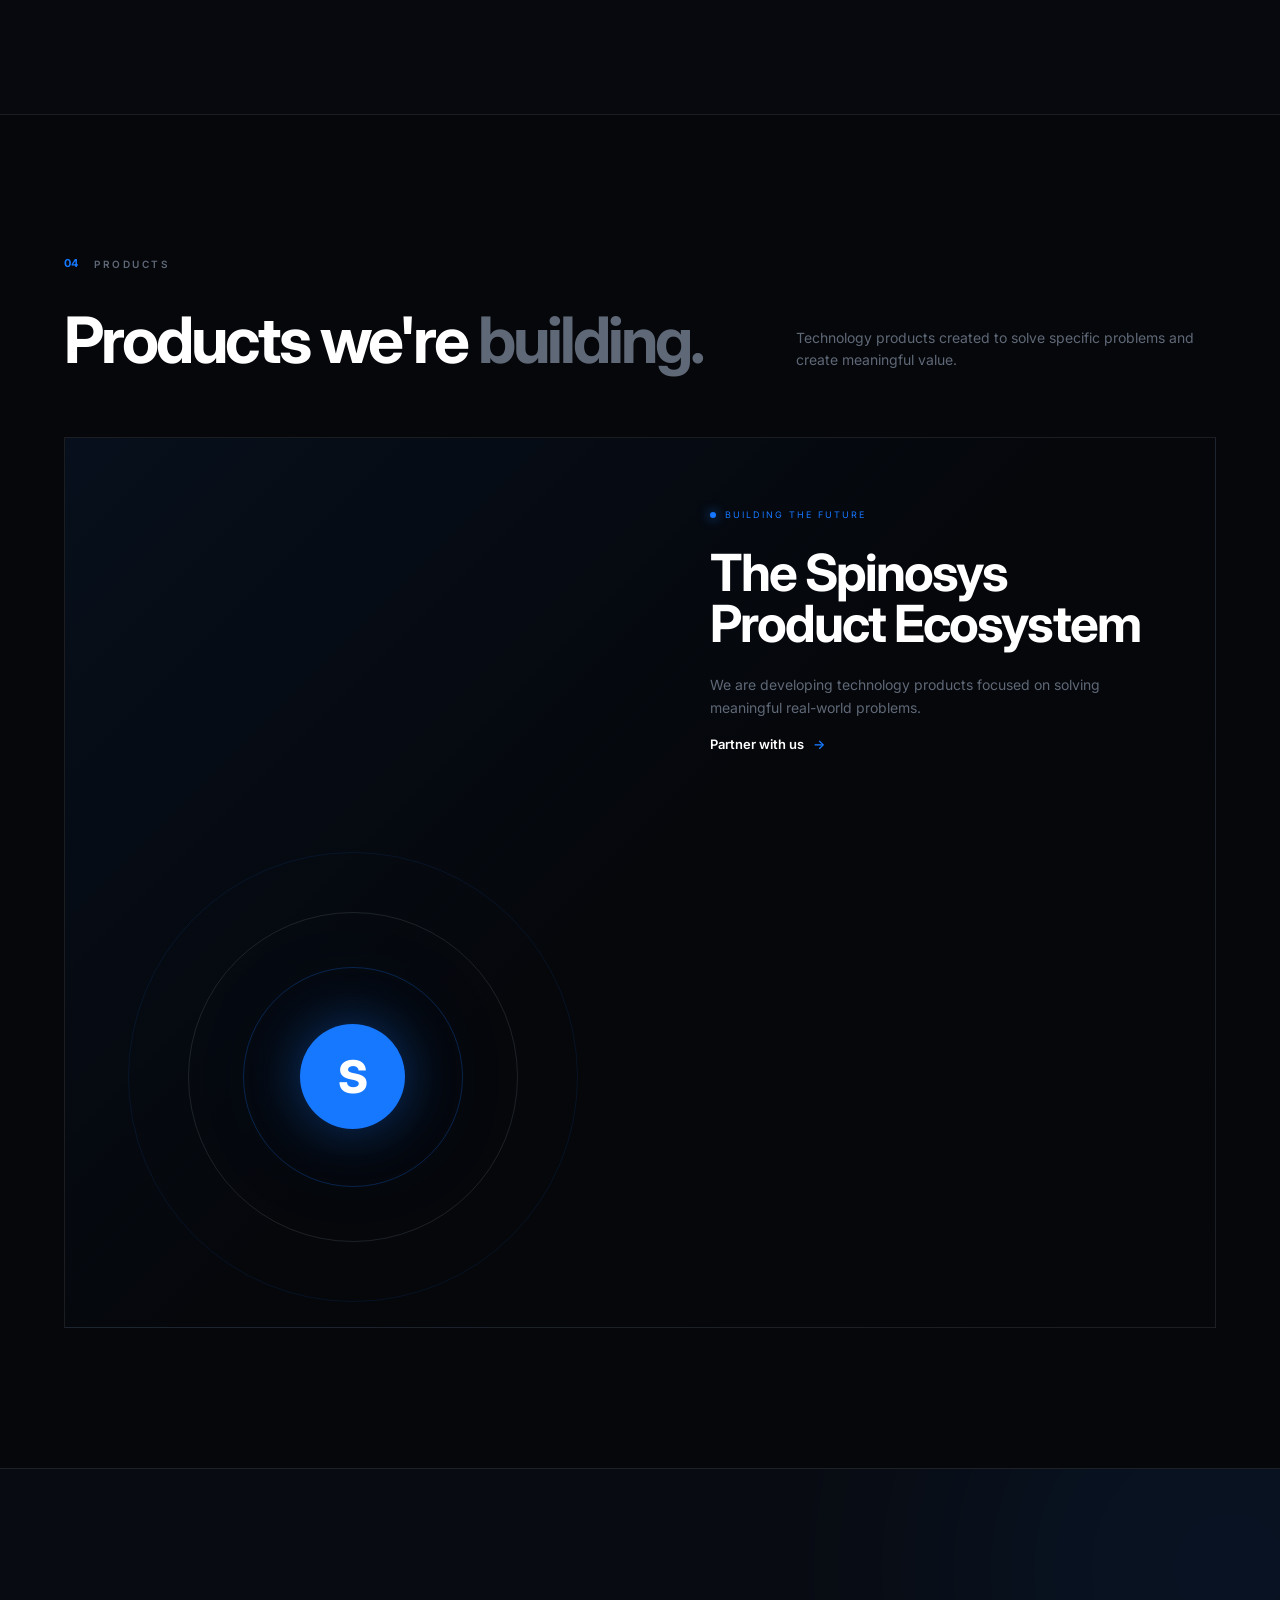
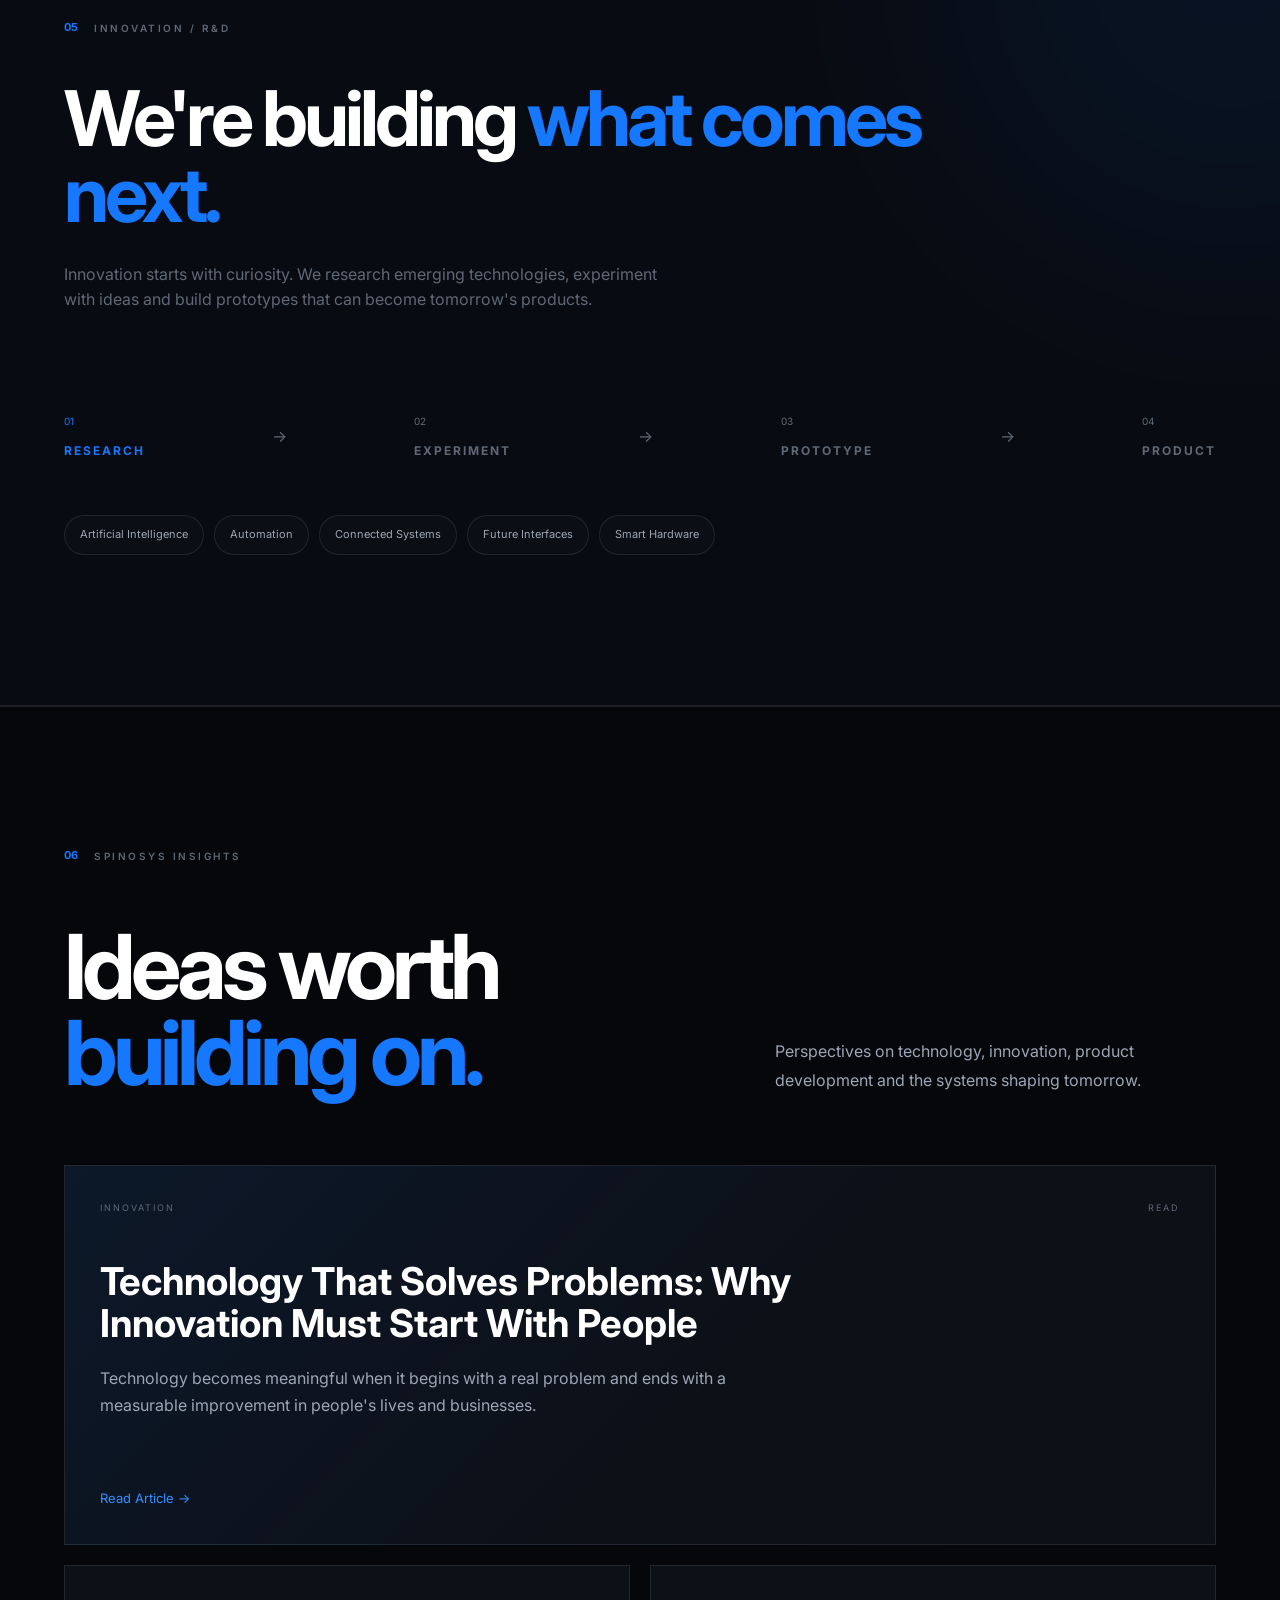
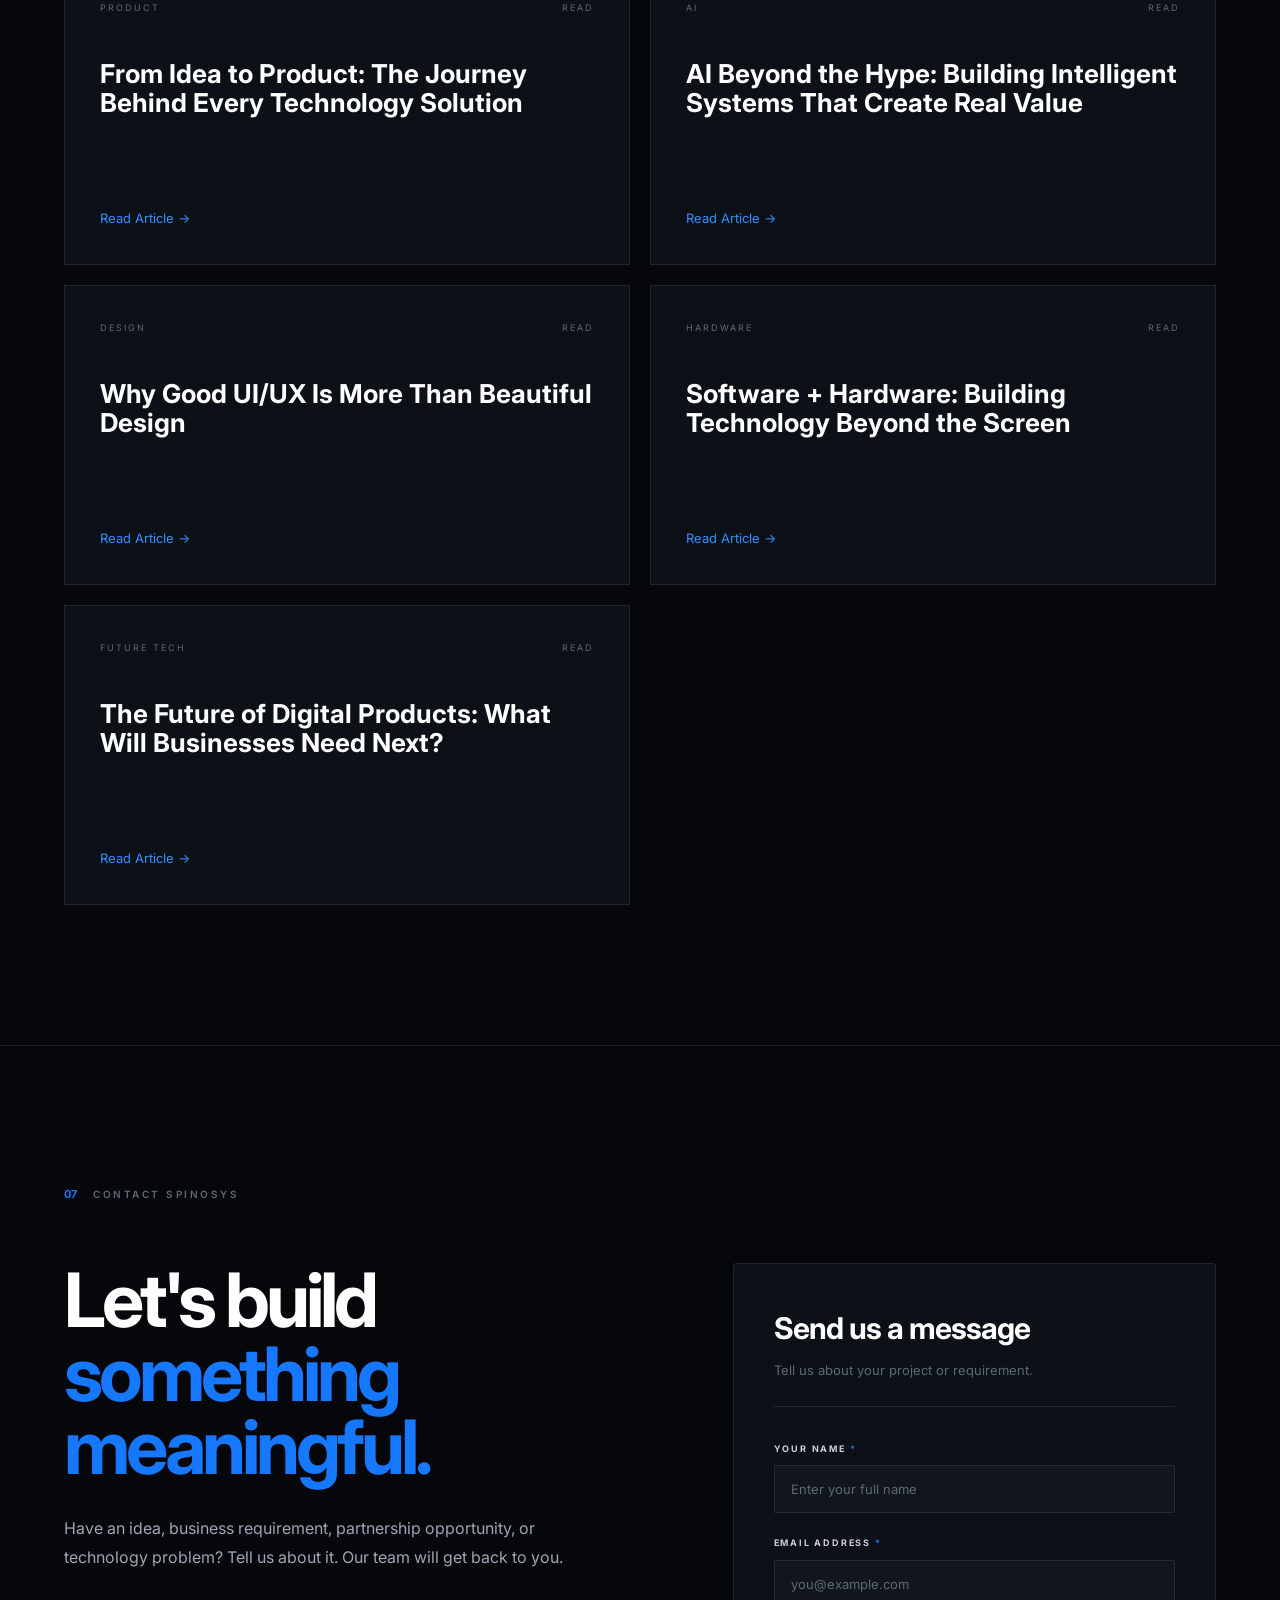
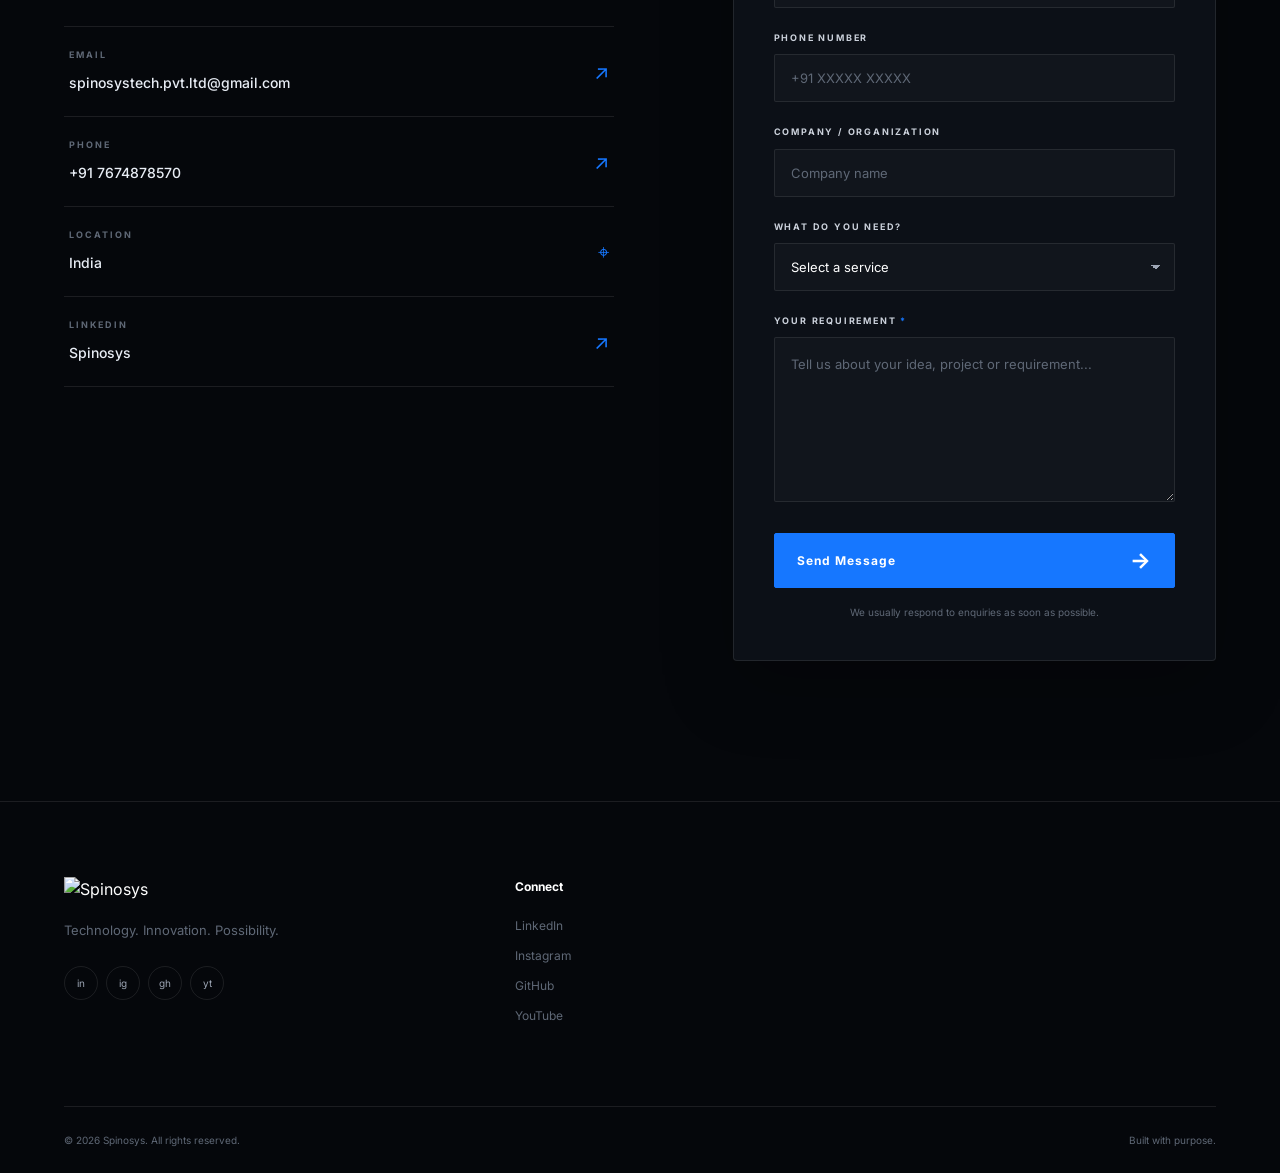
==== commit 133e6e68: "Update index.html" ====
--- a/index.html
+++ b/index.html
@@ -976,7 +976,7 @@
 
                         <div>
                             <small>EMAIL</small>
-                            <strong>YOUR_EMAIL@example.com</strong>
+                            <strong>spinosystech.pvt.ltd@gmail.com</strong>
                         </div>
 
                         <span>↗</span>
@@ -984,12 +984,12 @@
                     </a>
 
 
-                    <a href="tel:+91XXXXXXXXXX"
+                    <a href="tel:+917674878570"
                        class="contact-item">
 
                         <div>
                             <small>PHONE</small>
-                            <strong>+91 XXXXX XXXXX</strong>
+                            <strong>+91 7674878570</strong>
                         </div>
 
                         <span>↗</span>
@@ -1009,7 +1009,7 @@
                     </div>
 
 
-                    <a href="YOUR_LINKEDIN_URL"
+                    <a href="https://www.linkedin.com/company/143134927/admin/dashboard/"
                        target="_blank"
                        rel="noopener noreferrer"
                        class="contact-item">
@@ -1032,8 +1032,6 @@
             <div class="contact-form-wrapper">
 
                 <div class="form-header">
-
-                    <span>01</span>
 
                     <h3>Send us a message</h3>
 
@@ -1056,7 +1054,7 @@
                     <input
                         type="hidden"
                         name="access_key"
-                        value="YOUR_WEB3FORMS_ACCESS_KEY"
+                        value="bb81dd2a-0d86-458a-87d8-6a4c5f6bcf11"
                     >
 
 
--- a/style.css
+++ b/style.css
@@ -1932,3 +1932,419 @@
     border-color: var(--blue);
     color: white;
 }
+
+/* =========================================
+   SPINOSYS CONTACT FORM
+   ========================================= */
+
+.contact-section {
+    padding: 140px 0;
+    border-top: 1px solid var(--border);
+}
+
+.contact-grid {
+    display: grid;
+    grid-template-columns: 1fr 0.85fr;
+    gap: 100px;
+    margin-top: 60px;
+    align-items: start;
+}
+
+
+/* =========================================
+   CONTACT INTRO
+   ========================================= */
+
+.contact-intro h2 {
+    font-size: clamp(45px, 6vw, 75px);
+    line-height: 0.98;
+    letter-spacing: -4px;
+}
+
+.contact-intro h2 span {
+    display: block;
+    color: var(--blue);
+}
+
+.contact-intro > p {
+    max-width: 550px;
+    margin-top: 30px;
+    color: var(--silver);
+    line-height: 1.8;
+}
+
+
+/* =========================================
+   CONTACT DETAILS
+   ========================================= */
+
+.contact-details {
+    max-width: 550px;
+    margin-top: 55px;
+    border-top: 1px solid var(--border);
+}
+
+.contact-item {
+    min-height: 90px;
+
+    display: flex;
+    align-items: center;
+    justify-content: space-between;
+
+    padding: 20px 5px;
+
+    border-bottom: 1px solid var(--border);
+
+    color: inherit;
+    text-decoration: none;
+
+    transition: 0.3s ease;
+}
+
+.contact-item:hover {
+    padding-left: 15px;
+    background: rgba(22, 119, 255, 0.04);
+}
+
+.contact-item small {
+    display: block;
+
+    margin-bottom: 8px;
+
+    color: var(--silver-dark);
+
+    font-size: 9px;
+    font-weight: 700;
+
+    letter-spacing: 2px;
+}
+
+.contact-item strong {
+    color: var(--white-soft);
+
+    font-size: 14px;
+    font-weight: 500;
+}
+
+.contact-item > span {
+    color: var(--blue);
+    font-size: 20px;
+}
+
+
+/* =========================================
+   FORM WRAPPER
+   ========================================= */
+
+.contact-form-wrapper {
+    padding: 40px;
+
+    background: var(--black-card);
+
+    border: 1px solid var(--border);
+
+    border-radius: 4px;
+
+    box-shadow:
+        0 25px 70px rgba(0, 0, 0, 0.25);
+}
+
+
+/* =========================================
+   FORM HEADER
+   ========================================= */
+
+.form-header {
+    margin-bottom: 35px;
+
+    padding-bottom: 25px;
+
+    border-bottom: 1px solid var(--border);
+}
+
+.form-header > span {
+    display: block;
+
+    margin-bottom: 10px;
+
+    color: var(--blue);
+
+    font-size: 10px;
+    font-weight: 700;
+
+    letter-spacing: 2px;
+}
+
+.form-header h3 {
+    margin-bottom: 8px;
+
+    color: var(--white);
+
+    font-size: 30px;
+
+    letter-spacing: -1px;
+}
+
+.form-header p {
+    color: var(--silver-dark);
+
+    font-size: 13px;
+}
+
+
+/* =========================================
+   FORM GROUP
+   ========================================= */
+
+.form-group {
+    margin-bottom: 23px;
+}
+
+.form-group label {
+    display: block;
+
+    margin-bottom: 9px;
+
+    color: var(--silver-light);
+
+    font-size: 9px;
+    font-weight: 700;
+
+    letter-spacing: 1.8px;
+}
+
+.form-group label span {
+    color: var(--blue);
+}
+
+
+/* =========================================
+   INPUTS
+   ========================================= */
+
+.form-group input,
+.form-group textarea,
+.form-group select {
+    width: 100%;
+
+    padding: 15px 16px;
+
+    background: rgba(255, 255, 255, 0.025);
+
+    border: 1px solid var(--border);
+
+    border-radius: 2px;
+
+    outline: none;
+
+    color: var(--white);
+
+    font-family: inherit;
+
+    font-size: 13px;
+
+    transition: 0.3s ease;
+}
+
+.form-group input::placeholder,
+.form-group textarea::placeholder {
+    color: var(--silver-dark);
+}
+
+.form-group input:focus,
+.form-group textarea:focus,
+.form-group select:focus {
+    border-color: var(--blue);
+
+    background: rgba(22, 119, 255, 0.035);
+
+    box-shadow:
+        0 0 0 3px rgba(22, 119, 255, 0.08);
+}
+
+.form-group textarea {
+    min-height: 150px;
+
+    resize: vertical;
+
+    line-height: 1.7;
+}
+
+
+/* =========================================
+   SELECT
+   ========================================= */
+
+.form-group select {
+    cursor: pointer;
+
+    appearance: none;
+
+    background-image:
+        linear-gradient(
+            45deg,
+            transparent 50%,
+            var(--silver) 50%
+        ),
+        linear-gradient(
+            135deg,
+            var(--silver) 50%,
+            transparent 50%
+        );
+
+    background-position:
+        calc(100% - 18px) 21px,
+        calc(100% - 13px) 21px;
+
+    background-size:
+        5px 5px,
+        5px 5px;
+
+    background-repeat: no-repeat;
+}
+
+.form-group select option {
+    background: var(--black-card);
+    color: var(--white);
+}
+
+
+/* =========================================
+   SUBMIT BUTTON
+   ========================================= */
+
+.submit-button {
+    width: 100%;
+
+    min-height: 55px;
+
+    padding: 0 22px;
+
+    display: flex;
+
+    align-items: center;
+    justify-content: space-between;
+
+    background: var(--blue);
+
+    border: 1px solid var(--blue);
+
+    border-radius: 2px;
+
+    color: var(--white);
+
+    font-family: inherit;
+
+    font-size: 12px;
+    font-weight: 700;
+
+    letter-spacing: 1px;
+
+    cursor: pointer;
+
+    transition: 0.3s ease;
+}
+
+.submit-button:hover {
+    background: var(--blue-bright);
+
+    border-color: var(--blue-bright);
+
+    transform: translateY(-2px);
+}
+
+.submit-button span:last-child {
+    font-size: 22px;
+
+    transition: 0.3s ease;
+}
+
+.submit-button:hover span:last-child {
+    transform: translateX(5px);
+}
+
+
+/* =========================================
+   FORM NOTE
+   ========================================= */
+
+.form-note {
+    margin-top: 16px;
+
+    color: var(--silver-dark);
+
+    font-size: 10px;
+
+    line-height: 1.6;
+
+    text-align: center;
+}
+
+
+/* =========================================
+   HONEYPOT
+   ========================================= */
+
+.botcheck {
+    position: absolute;
+
+    left: -9999px;
+
+    width: 1px;
+    height: 1px;
+
+    opacity: 0;
+}
+
+
+/* =========================================
+   RESPONSIVE
+   ========================================= */
+
+@media (max-width: 900px) {
+
+    .contact-grid {
+        grid-template-columns: 1fr;
+
+        gap: 60px;
+    }
+
+    .contact-form-wrapper {
+        padding: 30px;
+    }
+
+}
+
+
+@media (max-width: 700px) {
+
+    .contact-section {
+        padding: 90px 0;
+    }
+
+    .contact-grid {
+        gap: 45px;
+    }
+
+    .contact-intro h2 {
+        letter-spacing: -2px;
+    }
+
+}
+
+
+@media (max-width: 500px) {
+
+    .contact-form-wrapper {
+        padding: 22px 18px;
+    }
+
+    .form-header h3 {
+        font-size: 25px;
+    }
+
+    .contact-item strong {
+        font-size: 12px;
+    }
+
+}
